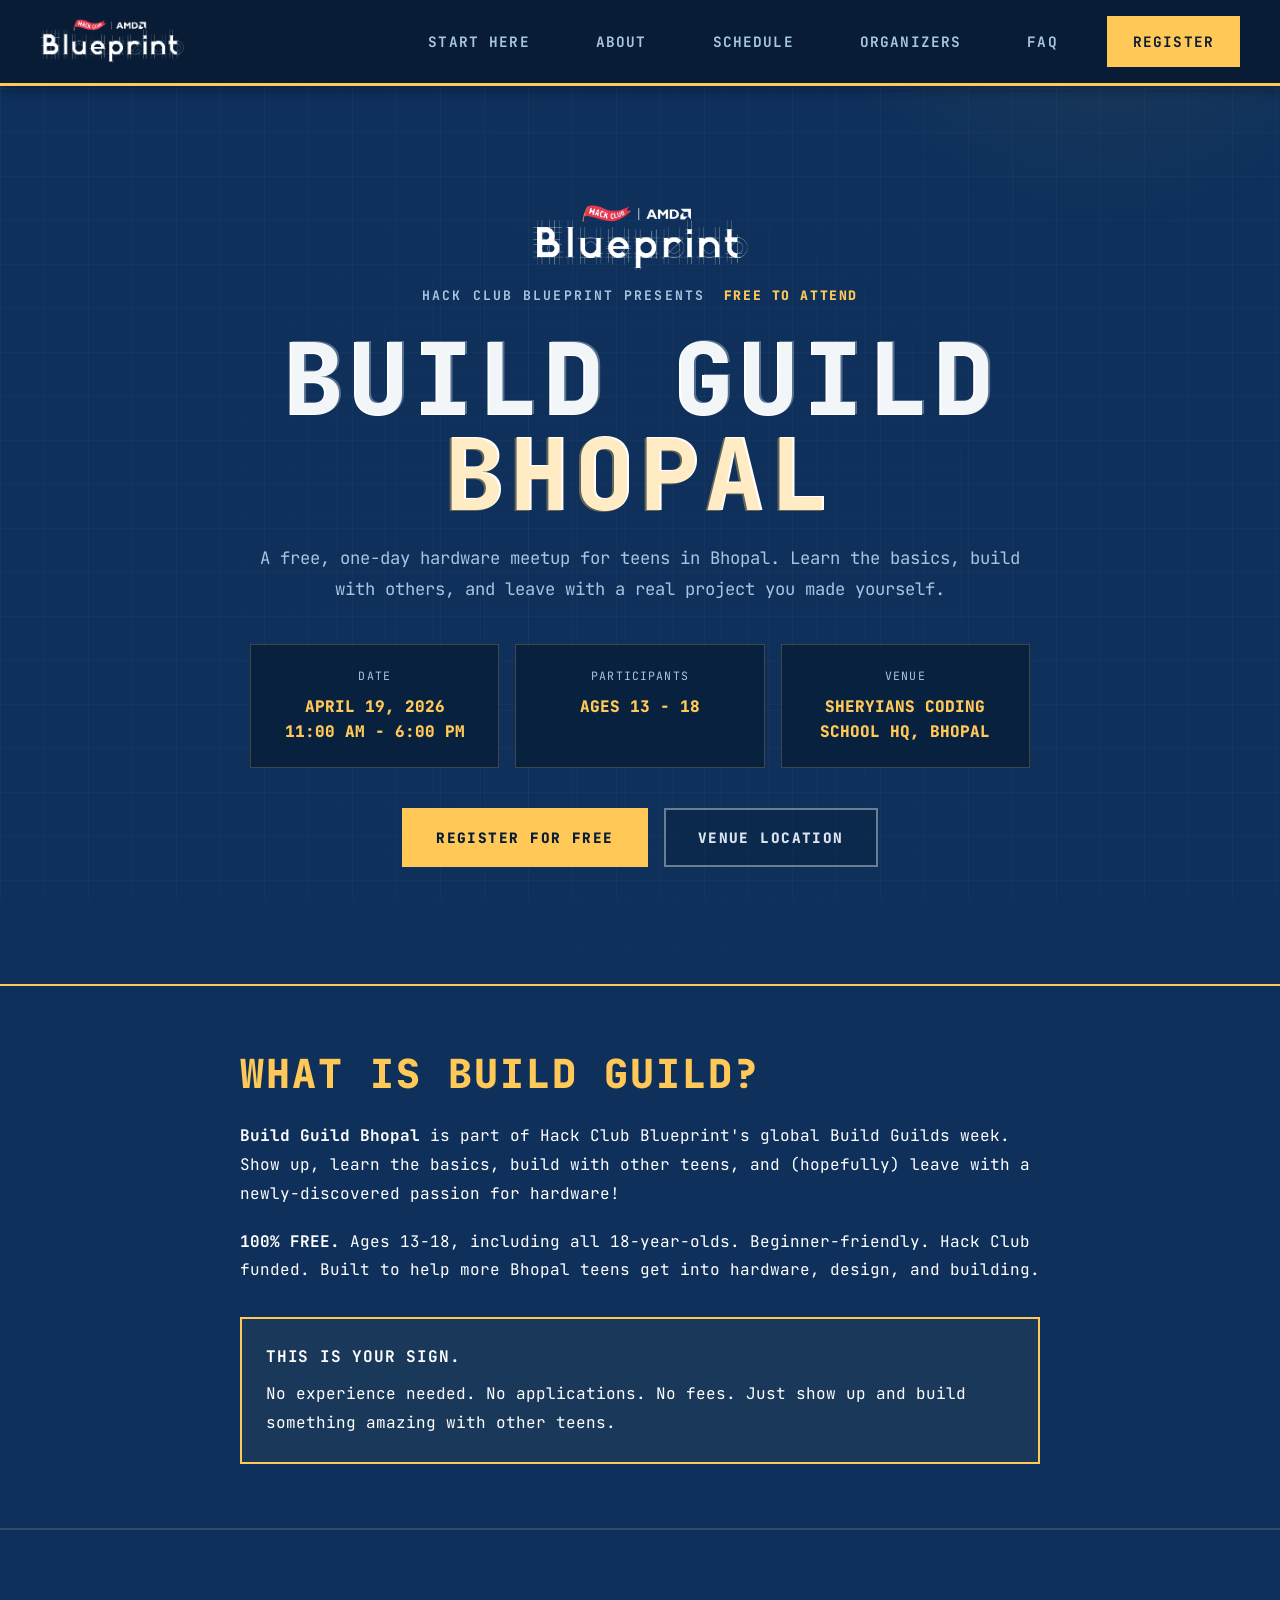
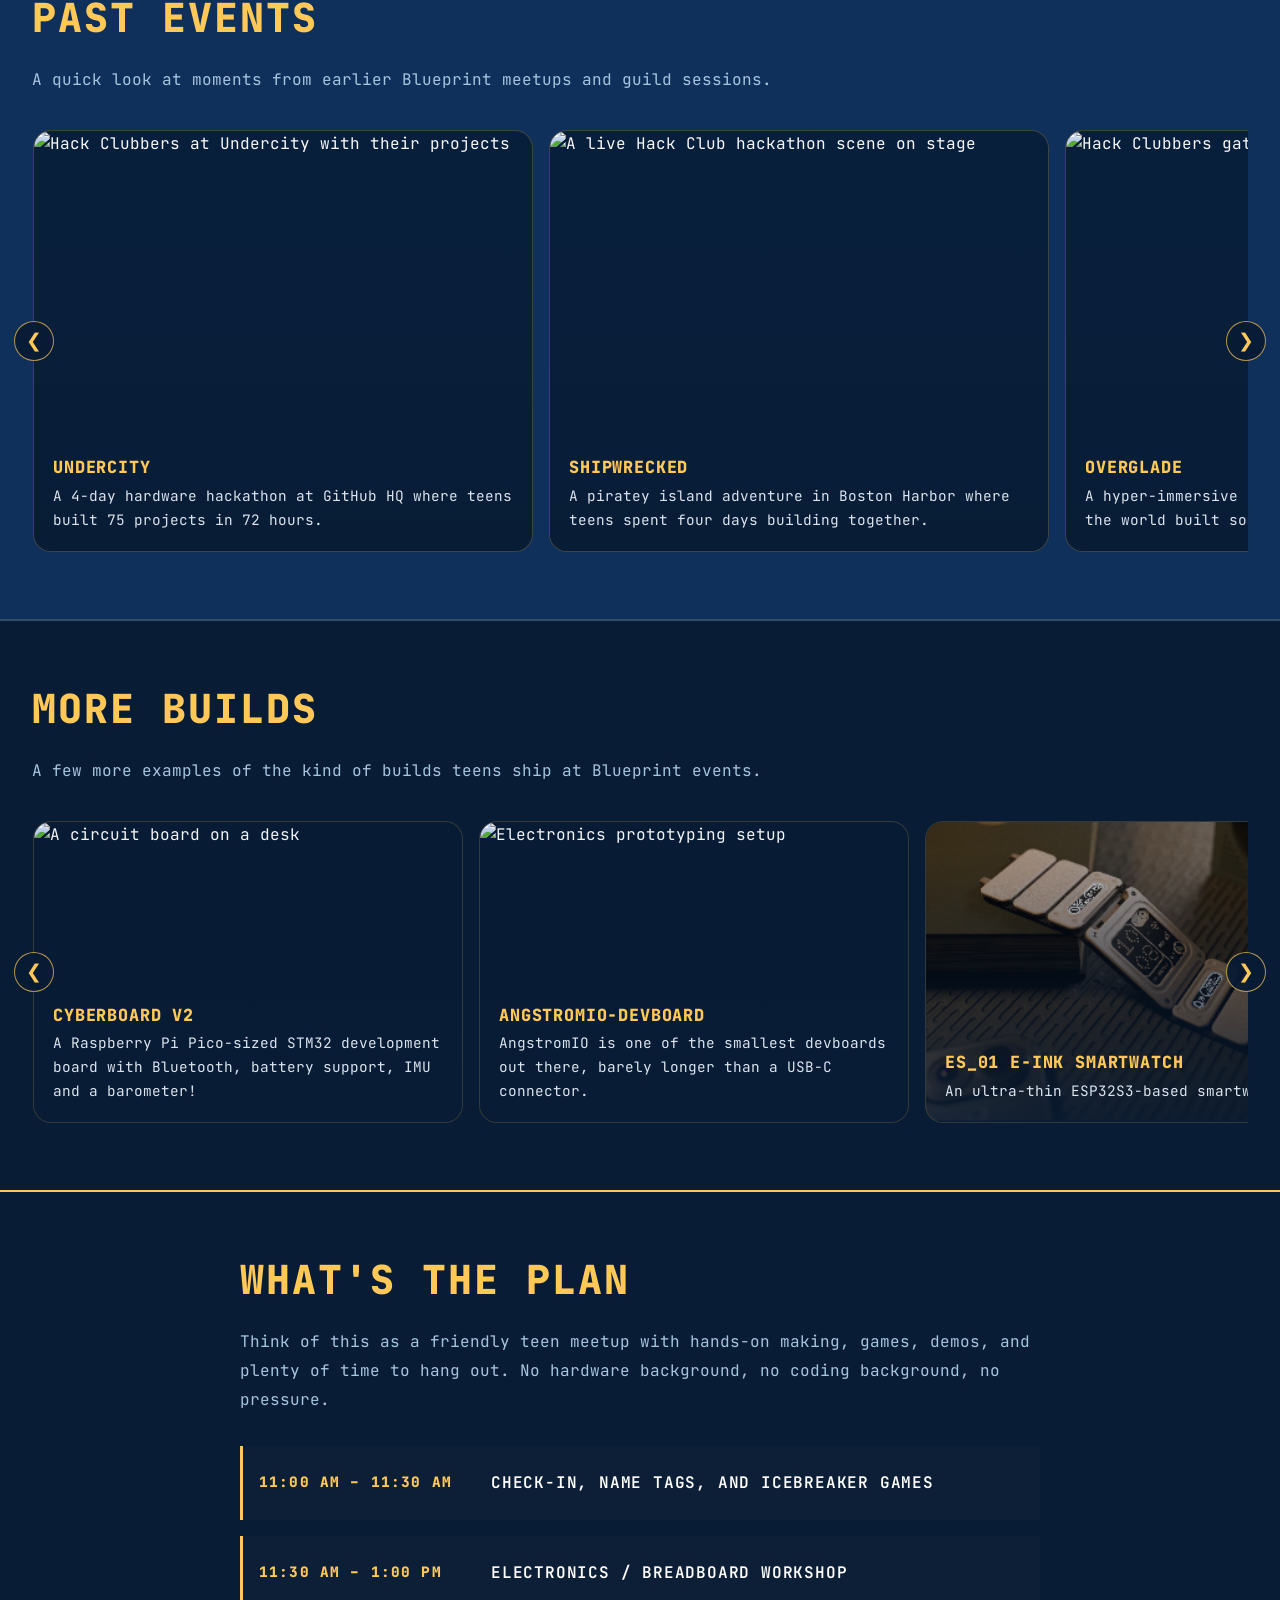
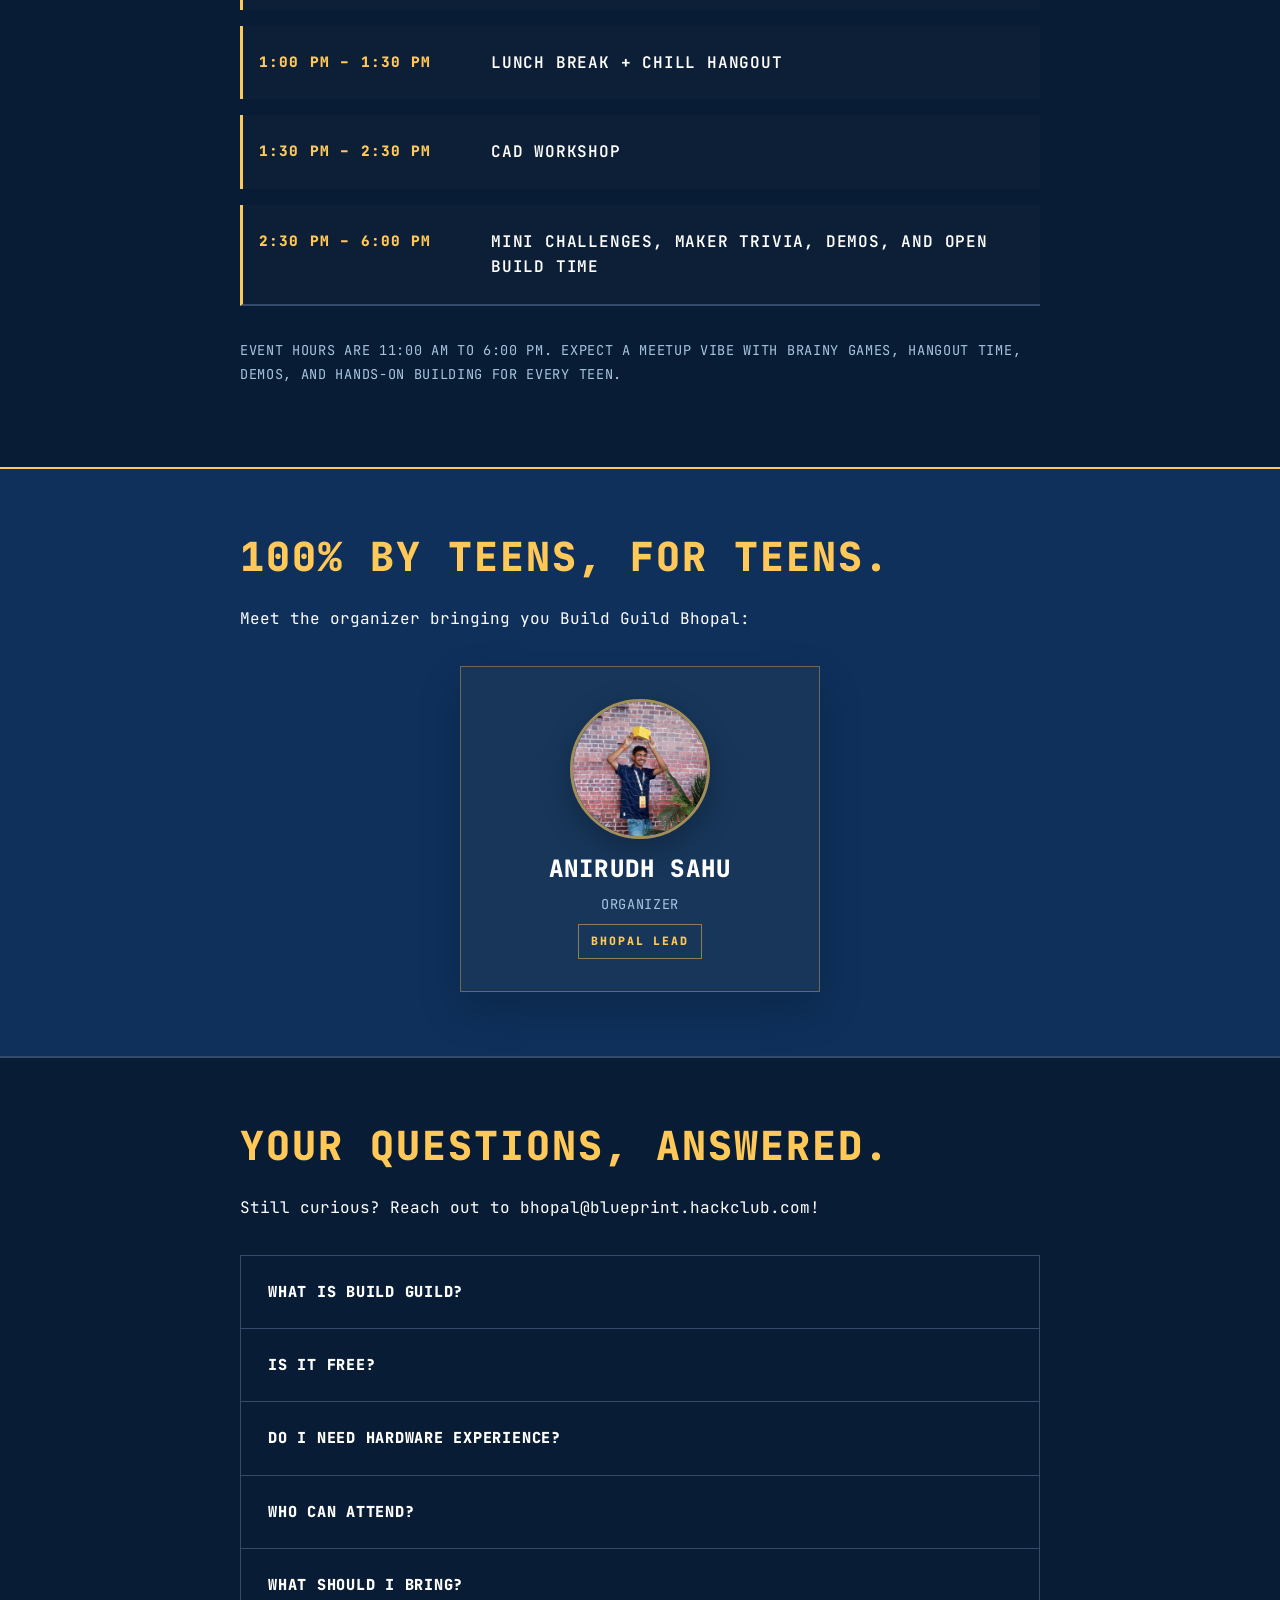
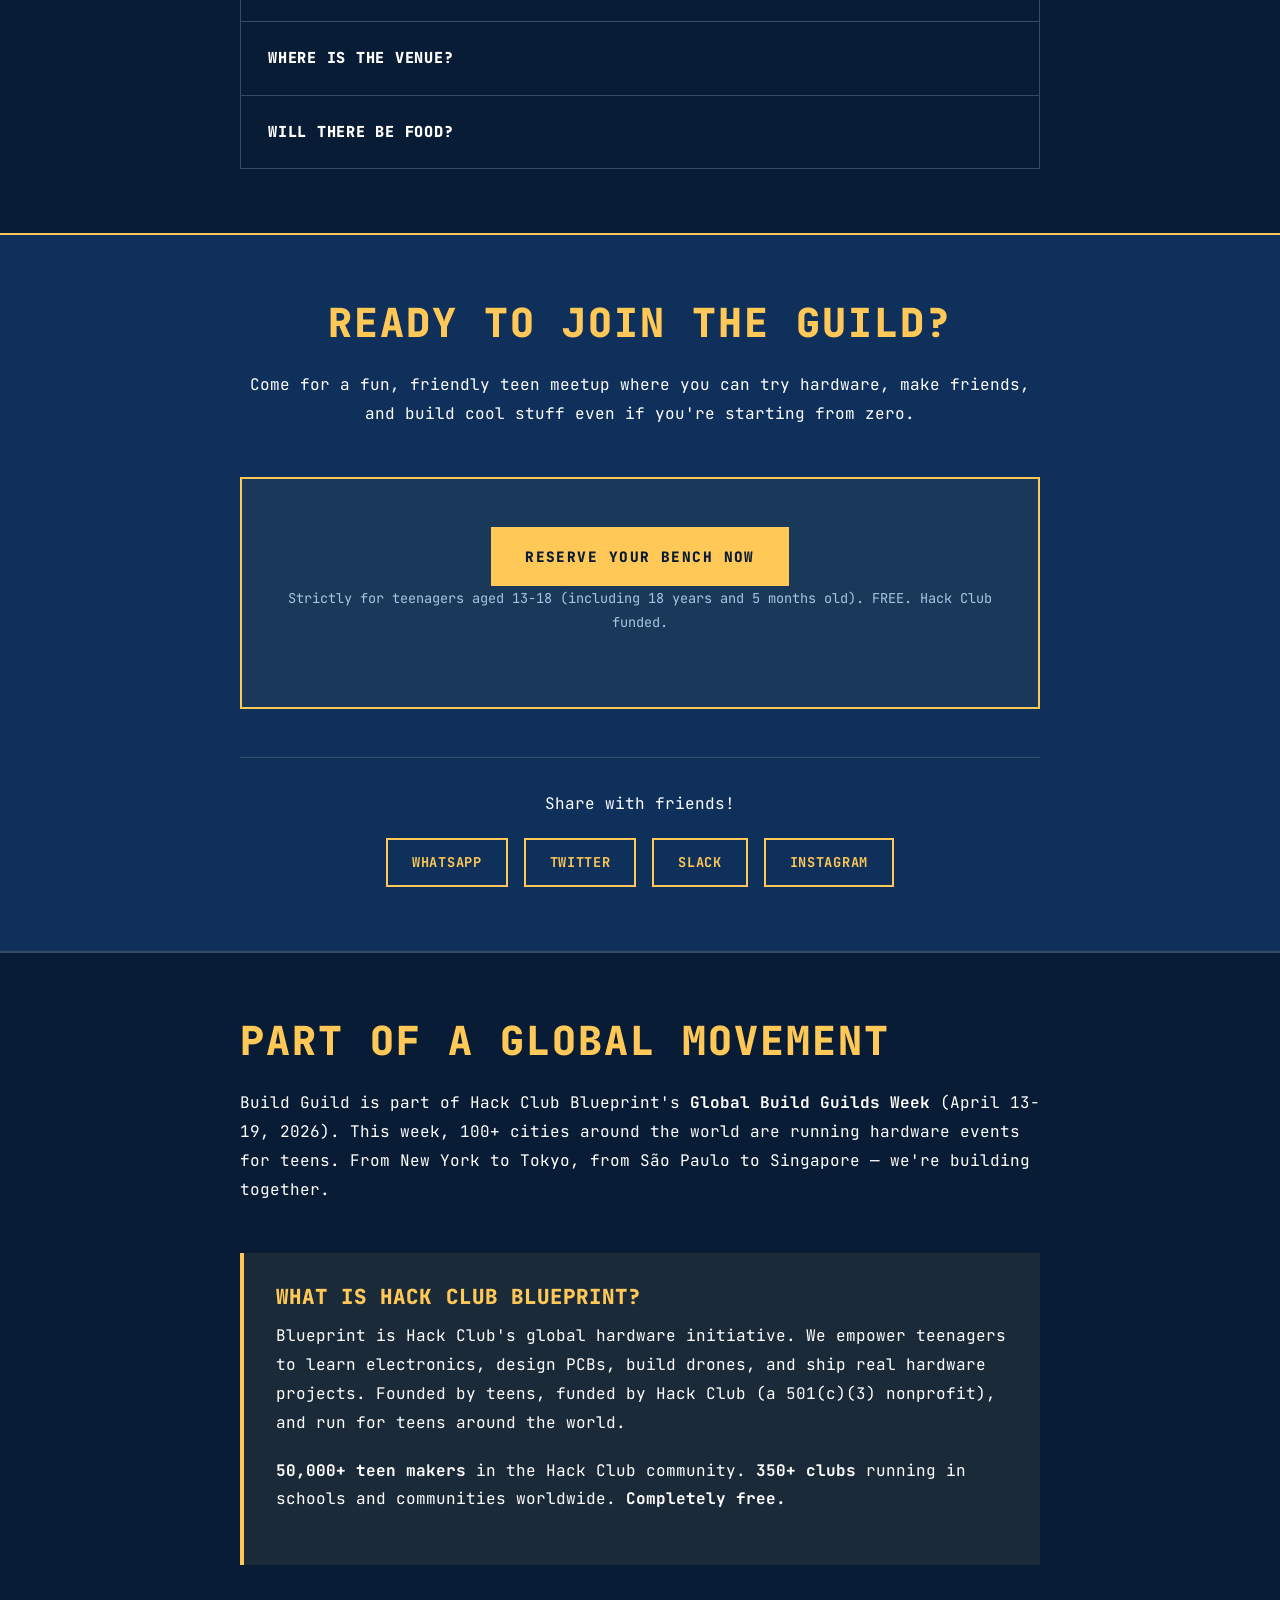
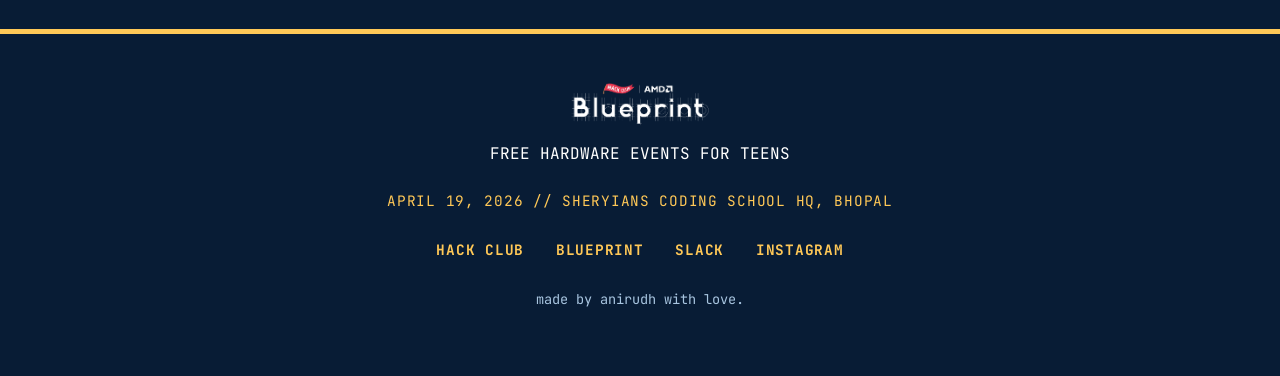
==== index.html @ 74295d8b "feat: Remove "start here" section" (unnecessary repetition of details)" ====
<!DOCTYPE html>
<html lang="en">

<head>
  <meta charset="UTF-8" />
  <meta name="viewport" content="width=device-width, initial-scale=1.0" />
  <meta property="og:description"
    content="Build Guild Bhopal: A 1-day hardware meetup for teens. Part of Hack Club Blueprint's global Build Guilds week.">
  <meta property="og:title" content="Build Guild Bhopal - Hack Club">
  <title>Build Guild Bhopal - Hack Club</title>
  <link rel="preconnect" href="https://fonts.googleapis.com">
  <link rel="preconnect" href="https://fonts.gstatic.com" crossorigin>
  <link href="https://fonts.googleapis.com/css2?family=JetBrains+Mono:wght@300;400;500;600;700;800&display=swap"
    rel="stylesheet">
  <link rel="icon" type="image/webp" href="favicon.webp" />
  <link href="./style.css" rel="stylesheet">
  <script defer src="https://cloud.umami.is/script.js" data-website-id="be37ddaf-a453-4d2b-8418-302409d62cfe"></script>
</head>

<body>

  <!-- HEADER / NAV -->
  <header class="header">
    <div class="header-inner">
      <div class="logo">
        <a href="#" class="logo-link" aria-label="Hack Club Blueprint">
          <img src="image.png" alt="Hack Club Blueprint, Hack Club, and AMD logo" class="brand-logo-img">
        </a>
      </div>
      <nav class="nav">
        <a href="#start">START HERE</a>
        <a href="#about">ABOUT</a>
        <a href="#schedule">SCHEDULE</a>
        <a href="#organizers">ORGANIZERS</a>
        <a href="#faq">FAQ</a>
        <a href="https://blueprint.hackclub.com/guilds/invite/bhopal" target="_blank" class="cta-btn">REGISTER</a>
      </nav>
      <button class="hamburger" id="hamburger">
        <span></span><span></span><span></span>
      </button>
    </div>
  </header>

  <!-- HERO SECTION -->
  <section class="hero">
    <div class="hero-content">
      <div class="hero-brand-row">
        <img src="image.png" alt="Hack Club Blueprint, Hack Club, and AMD logo" class="hero-brand-image">
        <p class="hero-presented-by">HACK CLUB BLUEPRINT PRESENTS <span class="hero-free-inline">FREE TO ATTEND</span>
        </p>
      </div>
      <h1 class="glitch-text" data-text="BUILD GUILD BHOPAL">BUILD GUILD BHOPAL</h1>
      <p class="hero-subtitle">A free, one-day hardware meetup for teens in Bhopal. Learn the basics, build with others,
        and leave with a real project you made yourself.</p>

      <div class="hero-info">
        <div class="info-box">
          <div class="info-label">DATE</div>
          <div class="info-value">APRIL 19, 2026<br>11:00 AM - 6:00 PM</div>
        </div>
        <div class="info-box">
          <div class="info-label">PARTICIPANTS</div>
          <div class="info-value">AGES 13 - 18</div>
        </div>
        <div class="info-box">
          <div class="info-label">VENUE</div>
          <a href="https://share.google/5u9k2aOpxYssXwZyP" target="_blank" rel="noreferrer">

            <div class="info-value">SHERYIANS CODING SCHOOL HQ, BHOPAL</div>
          </a>
        </div>
      </div>

      <div class="hero-actions">
        <a href="https://blueprint.hackclub.com/guilds/invite/bhopal" target="_blank" class="btn btn-primary">REGISTER
          FOR FREE</a>
        <a href="https://share.google/5u9k2aOpxYssXwZyP" target="_blank" rel="noreferrer"
          class="btn btn-secondary">VENUE LOCATION</a>
      </div>
    </div>
  </section>


  <!-- ABOUT SECTION -->
  <section class="section" id="about">
    <div class="section-content">
      <h2>WHAT IS BUILD GUILD?</h2>
      <p><strong>Build Guild Bhopal</strong> is part of Hack Club Blueprint's global Build Guilds week. Show up, learn
        the basics, build with other teens, and (hopefully) leave with a newly-discovered passion for hardware!</p>
      <p><strong>100% FREE.</strong> Ages 13-18, including all 18-year-olds. Beginner-friendly. Hack Club funded. Built
        to help more Bhopal teens get into hardware, design, and building.</p>
      <div style="margin-top: 2rem; padding: 1.5rem; border: 2px solid #ffc857; background: rgba(255,200,87,0.05);">
        <p style="margin: 0; font-weight: 700; text-transform: uppercase; letter-spacing: 0.05em;">This is your sign.
        </p>
        <p style="margin: 0.5rem 0 0;">No experience needed. No applications. No fees. Just show up and build something
          amazing with other teens.</p>
      </div>
    </div>
  </section>

  <!-- PAST EVENTS SECTION -->
  <section class="section" id="past-events">
    <div class="section-content section-content-wide">
      <h2>PAST EVENTS</h2>
      <p class="section-subtitle">A quick look at moments from earlier Blueprint meetups and guild sessions.</p>

      <div class="carousel-shell">
        <button class="carousel-btn carousel-btn-prev" data-target="pastEventsGrid"
          aria-label="Previous past event">&#10094;</button>
        <div class="carousel-track past-events-grid" id="pastEventsGrid"></div>
        <button class="carousel-btn carousel-btn-next" data-target="pastEventsGrid"
          aria-label="Next past event">&#10095;</button>
      </div>
    </div>
  </section>

  <!-- BUILDS HIGHLIGHT SECTION -->
  <section class="section alt-bg" id="builds-highlights">
    <div class="section-content section-content-wide">
      <h2>MORE BUILDS</h2>
      <p class="section-subtitle">A few more examples of the kind of builds teens ship at Blueprint events.</p>

      <div class="carousel-shell">
        <button class="carousel-btn carousel-btn-prev" data-target="projectStrip"
          aria-label="Previous build">&#10094;</button>
        <div class="carousel-track projects-strip" id="projectStrip"></div>
        <button class="carousel-btn carousel-btn-next" data-target="projectStrip"
          aria-label="Next build">&#10095;</button>
      </div>
    </div>
  </section>

  <!-- SCHEDULE SECTION -->
  <section class="section alt-bg" id="schedule">
    <div class="section-content">
      <h2>WHAT'S THE PLAN</h2>
      <p class="section-subtitle">Think of this as a friendly teen meetup with hands-on making, games, demos, and plenty
        of time to hang out. No hardware background, no coding background, no pressure.</p>

      <div class="timeline">
        <div class="timeline-item">
          <div class="timeline-time">11:00 AM – 11:30 AM</div>
          <div class="timeline-label">Check-in, Name Tags, and Icebreaker Games</div>
        </div>
        <div class="timeline-item">
          <div class="timeline-time">11:30 AM – 1:00 PM</div>
          <div class="timeline-label">Electronics / Breadboard Workshop</div>
        </div>
        <div class="timeline-item">
          <div class="timeline-time">1:00 PM – 1:30 PM</div>
          <div class="timeline-label">Lunch Break + Chill Hangout</div>
        </div>
        <div class="timeline-item">
          <div class="timeline-time">1:30 PM – 2:30 PM</div>
          <div class="timeline-label">CAD Workshop</div>
        </div>
        <div class="timeline-item">
          <div class="timeline-time">2:30 PM – 6:00 PM</div>
          <div class="timeline-label">Mini Challenges, Maker Trivia, Demos, and Open Build Time</div>
        </div>
      </div>

      <p class="timeline-note">EVENT HOURS ARE 11:00 AM TO 6:00 PM. EXPECT A MEETUP VIBE WITH BRAINY GAMES, HANGOUT
        TIME, DEMOS, AND HANDS-ON BUILDING FOR EVERY TEEN.</p>
    </div>
  </section>

  <!-- ORGANIZERS SECTION -->
  <section class="section" id="organizers">
    <div class="section-content">
      <h2>100% BY TEENS, FOR TEENS.</h2>
      <p>Meet the organizer bringing you Build Guild Bhopal:</p>

      <div class="organizers-grid single-organizer">
        <a href="https://www.instagram.com/anirudh_sahu_12/" target="_blank" rel="noreferrer" class="organizer-link"
          aria-label="Open Anirudh Sahu Instagram">
          <div class="organizer-card organizer-card-featured">
            <img src="ani.png" alt="Anirudh Sahu" class="organizer-photo">
            <h3>Anirudh Sahu</h3>
            <p>Organizer</p>
            <span class="organizer-chip">Bhopal Lead</span>
          </div>
        </a>
      </div>
    </div>
  </section>

  <!-- FAQ SECTION -->
  <section class="section alt-bg" id="faq">
    <div class="section-content">
      <h2>YOUR QUESTIONS, ANSWERED.</h2>
      <p>Still curious? Reach out to bhopal@blueprint.hackclub.com!</p>

      <div class="faq-list">
        <details class="faq-item">
          <summary>WHAT IS BUILD GUILD?</summary>
          <p>A 1-day hardware meetup organized as part of Hack Club Blueprint's global Build Guilds week. Hack Club
            funds local organizers to run events in their cities. Free, open to any teen who's curious about circuits,
            boards, and hardware.</p>
        </details>

        <details class="faq-item">
          <summary>IS IT FREE?</summary>
          <p>Yes! 100% free. Hack Club covers all costs including materials, tools, food, and venue. No hidden fees.</p>
        </details>

        <details class="faq-item">
          <summary>DO I NEED HARDWARE EXPERIENCE?</summary>
          <p>Absolutely not! This event is designed for complete beginners. We'll teach you everything. Just bring
            curiosity and enthusiasm.</p>
        </details>

        <details class="faq-item">
          <summary>WHO CAN ATTEND?</summary>
          <p>Anyone aged 13-18 can attend, including someone who is 18 years and 5 months old. Beginners and experienced
            builders are all welcome.</p>
        </details>

        <details class="faq-item">
          <summary>WHAT SHOULD I BRING?</summary>
          <p>Just yourself! Bring a laptop if you have one, but we have spares. All tools and components are provided.
          </p>
        </details>

        <details class="faq-item">
          <summary>WHERE IS THE VENUE?</summary>
          <p>Sheryians Coding School HQ, Bhopal. Address: 17C, Indrapuri C sector, Sector C, Indrapuri, Bhopal, Madhya
            Pradesh 462022. Venue location link: <a href="https://share.google/5u9k2aOpxYssXwZyP" target="_blank"
              rel="noreferrer">open location</a>.</p>
        </details>

        <details class="faq-item">
          <summary>WILL THERE BE FOOD?</summary>
          <p>Yes! Lunch and snacks are included throughout the day. Let us know about dietary restrictions during
            registration.</p>
        </details>
      </div>
    </div>
  </section>

  <!-- RSVP SECTION -->
  <section class="section" id="rsvp">
    <div class="section-content rsvp-content">
      <h2>READY TO JOIN THE GUILD?</h2>
      <p>Come for a fun, friendly teen meetup where you can try hardware, make friends, and build cool stuff even if
        you're starting from zero.</p>

      <div class="rsvp-box">
        <a href="https://blueprint.hackclub.com/guilds/invite/bhopal" target="_blank" class="btn btn-primary">RESERVE
          YOUR BENCH NOW</a>
        <p class="rsvp-note">Strictly for teenagers aged 13-18 (including 18 years and 5 months old). FREE. Hack Club
          funded.</p>
      </div>

      <div class="share-section">
        <p>Share with friends!</p>
        <div class="share-buttons">
          <a href="https://wa.me/?text=Build%20amazing%20hardware%20with%20Build%20Guild%20Bhopal%20by%20Hack%20Club%20-%20FREE%20on%20April%2019th.%20Register%3A%20https%3A%2F%2Fblueprint.hackclub.com%2Fguilds%2Finvite%2Fbhopal"
            target="_blank" class="share-btn">WhatsApp</a>
          <a href="https://twitter.com/intent/tweet?text=Building%20hardware%20%F0%9F%8E%89%20Build%20Guild%20Bhopal%20by%20%40HackClub%20-%20FREE%20on%20April%2019.%20Sign%20up%3A%20https%3A%2F%2Fblueprint.hackclub.com%2Fguilds%2Finvite%2Fbhopal"
            target="_blank" class="share-btn">Twitter</a>
          <a href="https://hackclub.slack.com/archives/C0AMW19RRL5" target="_blank" class="share-btn">Slack</a>
          <a href="https://www.instagram.com/buildguildbhopal/" target="_blank" class="share-btn">Instagram</a>
        </div>
      </div>
    </div>
  </section>

  <!-- BLUEPRINT SECTION -->
  <section class="section alt-bg" id="blueprint">
    <div class="section-content">
      <h2>PART OF A GLOBAL MOVEMENT</h2>
      <p>Build Guild is part of Hack Club Blueprint's <strong>Global Build Guilds Week</strong> (April 13-19, 2026).
        This week, 100+ cities around the world are running hardware events for teens. From New York to Tokyo, from São
        Paulo to Singapore — we're building together.</p>

      <div style="margin-top: 3rem; padding: 2rem; border-left: 4px solid #ffc857; background: rgba(255,200,87,0.08);">
        <h3 style="font-size: 1.3rem; margin-bottom: 0.8rem; color: #ffc857;">WHAT IS HACK CLUB BLUEPRINT?</h3>
        <p>Blueprint is Hack Club's global hardware initiative. We empower teenagers to learn electronics, design PCBs,
          build drones, and ship real hardware projects. Founded by teens, funded by Hack Club (a 501(c)(3) nonprofit),
          and run for teens around the world.</p>
        <p style="margin-top: 1rem;"><strong>50,000+ teen makers</strong> in the Hack Club community. <strong>350+
            clubs</strong> running in schools and communities worldwide. <strong>Completely free.</strong></p>
      </div>
    </div>
  </section>

  <!-- FOOTER -->
  <footer class="footer">
    <div class="footer-inner">
      <img src="image.png" alt="Hack Club Blueprint, Hack Club, and AMD logo" class="footer-brand-image">
      <p>FREE HARDWARE EVENTS FOR TEENS</p>
      <p
        style="margin: 1rem 0 1.5rem; font-size: 0.9rem; text-transform: uppercase; letter-spacing: 0.05em; color: #ffc857;">
        APRIL 19, 2026 // SHERYIANS CODING SCHOOL HQ, BHOPAL</p>
      <div class="footer-links">
        <a href="https://hackclub.com/" target="_blank">HACK CLUB</a>
        <a href="https://blueprint.hackclub.com/" target="_blank">BLUEPRINT</a>
        <a href="https://hackclub.com/slack/" target="_blank">SLACK</a>
        <a href="https://www.instagram.com/buildguildbhopal/" target="_blank">INSTAGRAM</a>
      </div>
      <p style="margin-top: 1.5rem; font-size: 0.85rem; color: #a8c5e0;">made by anirudh with love.</p>
    </div>
  </footer>

  <script src="./script.js"></script>
</body>

</html>
---- style.css ----
:root {
  --text: #ffffff;
  --bg: #0e305b;
  --bg-darker: #081c35;
  --border: #344b6a;
  --accent: #ffc857;
  --muted: #a8c5e0;
  --light-blue: #dbe4ee;
}

* {
  margin: 0;
  padding: 0;
  box-sizing: border-box;
}

html, body {
  font-family: "JetBrains Mono", monospace;
  background: var(--bg);
  color: var(--text);
  line-height: 1.6;
  overflow-x: hidden;
}

body {
  position: relative;
}

body::before {
  content: '';
  position: fixed;
  inset: 0;
  background-image:
    linear-gradient(rgba(219, 228, 238, 0.08) 1px, transparent 1px),
    linear-gradient(90deg, rgba(219, 228, 238, 0.08) 1px, transparent 1px);
  background-size: 44px 44px;
  opacity: 0.41;
  pointer-events: none;
  z-index: 0;
}

body > * {
  position: relative;
  z-index: 1;
}

/* Typography */
h1, h2, h3, h4, h5, h6 {
  font-weight: 800;
  text-transform: uppercase;
  letter-spacing: 0.05em;
  line-height: 1.2;
  margin-bottom: 1.2em;
}

h1 { font-size: 3.5rem; }
h2 { font-size: 2.5rem; }
h3 { font-size: 1.5rem; }
h4 { font-size: 1.2rem; }

p {
  margin-bottom: 1.2em;
  font-size: 1rem;
  line-height: 1.8;
}

a {
  color: var(--accent);
  text-decoration: none;
  transition: opacity 0.2s ease;
}

a:hover {
  opacity: 0.7;
}

/* Header / Nav */
.header {
  border-bottom: 3px solid var(--accent);
  padding: 1rem 2rem;
  position: sticky;
  top: 0;
  background: var(--bg-darker);
  z-index: 100;
  box-shadow: 0 4px 12px rgba(0,0,0,0.3);
}

.header-inner {
  max-width: 1200px;
  margin: 0 auto;
  display: flex;
  justify-content: flex-start;
  align-items: center;
  gap: 2rem;
}

.logo {
  font-weight: 800;
  font-size: 1.2rem;
  text-transform: uppercase;
  letter-spacing: 0.1em;
  display: flex;
  align-items: center;
  gap: 0.8rem;
}

.logo-link {
  color: var(--text);
  text-decoration: none;
  display: inline-flex;
  align-items: center;
}

.brand-logo-img {
  display: block;
  width: auto;
  height: 48px;
  max-width: min(320px, 44vw);
  object-fit: contain;
}

.hero-brand-image {
  display: block;
  width: auto;
  height: 72px;
  max-width: min(520px, 80vw);
  object-fit: contain;
  margin: 0;
}

.nav {
  display: flex;
  gap: 2rem;
  align-items: center;
  flex: 1;
  justify-content: flex-end;
  margin-left: auto;
}

.nav a {
  font-size: 0.9rem;
  font-weight: 700;
  text-transform: uppercase;
  letter-spacing: 0.08em;
  padding: 0.5rem 1rem;
  border: 1px solid transparent;
  transition: border-color 0.2s ease, color 0.2s ease;
  color: var(--muted);
}

.nav a:hover {
  border-bottom: 2px solid var(--accent);
  color: var(--accent);
}

.cta-btn {
  background: var(--accent) !important;
  color: var(--bg-darker) !important;
  padding: 0.75rem 1.5rem !important;
  border: 2px solid var(--accent) !important;
  transition: all 0.2s ease;
  font-weight: 900;
}

.cta-btn:hover {
  background: var(--light-blue) !important;
  color: var(--bg-darker) !important;
  border-color: var(--light-blue) !important;
  opacity: 1;
}

.hamburger {
  display: none;
  flex-direction: column;
  gap: 0.4rem;
  background: none;
  border: none;
  cursor: pointer;
  padding: 0;
}

.hamburger span {
  width: 24px;
  height: 2px;
  background: var(--text);
  transition: all 0.3s ease;
}

@media (max-width: 768px) {
  .hamburger {
    display: flex;
  }
  
  .nav {
    display: none;
    position: absolute;
    top: 100%;
    left: 0;
    right: 0;
    flex-direction: column;
    background: var(--bg);
    border-bottom: 1px solid var(--border);
    padding: 2rem;
    gap: 1rem;
    z-index: 50;
  }
  
  .nav.open {
    display: flex;
  }
}

/* Hero  */
.hero {
  padding: 4rem 2rem;
  min-height: 100vh;
  display: flex;
  align-items: center;
  justify-content: center;
  text-align: center;
  border-bottom: 2px solid var(--accent);
  position: relative;
  overflow: hidden;
}

.hero::after {
  content: '';
  position: absolute;
  inset: 0;
  background-image:
    linear-gradient(rgba(255, 255, 255, 0.08) 1px, transparent 1px),
    linear-gradient(90deg, rgba(255, 255, 255, 0.08) 1px, transparent 1px);
  background-size: 48px 48px;
  mask-image: radial-gradient(circle at center, black 35%, transparent 95%);
  -webkit-mask-image: radial-gradient(circle at center, black 35%, transparent 95%);
  opacity: 0.22;
  pointer-events: none;
}

.hero::before {
  content: '';
  position: absolute;
  top: -50%;
  right: -10%;
  width: 600px;
  height: 600px;
  background: radial-gradient(circle, rgba(255,200,87,0.08) 0%, transparent 70%);
  border-radius: 50%;
  pointer-events: none;
}

.hero-content {
  position: relative;
  z-index: 1;
}

.hero-content {
  max-width: 980px;
  width: 100%;
}

.hero-brand-row {
  display: flex;
  flex-direction: column;
  align-items: center;
  justify-content: center;
  gap: 0.6rem;
  margin-bottom: 1.5rem;
}

.hero-presented-by {
  margin: 0;
  font-size: 0.82rem;
  color: var(--muted);
  letter-spacing: 0.16em;
  text-transform: uppercase;
  font-weight: 700;
}

.hero-free-inline {
  color: var(--accent);
  font-weight: 900;
  letter-spacing: 0.12em;
  margin-left: 0.55rem;
}

.hero h1 {
  font-size: clamp(3rem, 8vw, 6.25rem);
  margin-bottom: 1.25rem;
  line-height: 0.95;
}

.hero-subtitle {
  max-width: 760px;
  margin: 0 auto 2.5rem;
  font-size: 1.08rem;
  color: var(--muted);
  line-height: 1.8;
}

.hero-info {
  display: grid;
  grid-template-columns: repeat(3, minmax(0, 1fr));
  gap: 1rem;
  margin: 2.5rem auto 0;
  max-width: 780px;
}

.info-box {
  padding: 1.4rem 1rem;
  border: 1px solid rgba(255, 200, 87, 0.22);
  text-align: center;
  background: rgba(8, 28, 53, 0.72);
  transition: transform 0.2s ease, border-color 0.2s ease, background 0.2s ease;
}

.info-box:hover {
  transform: translateY(-3px);
  border-color: rgba(255, 200, 87, 0.55);
  background: rgba(8, 28, 53, 0.9);
}

.info-label {
  font-size: 0.72rem;
  text-transform: uppercase;
  letter-spacing: 0.1em;
  color: var(--muted);
  margin-bottom: 0.5rem;
}

.info-value {
  font-size: 1rem;
  font-weight: 800;
  margin: 0;
  color: var(--accent);
}

.hero-actions {
  margin-top: 2.5rem;
  display: flex;
  justify-content: center;
  gap: 1rem;
  flex-wrap: wrap;
}

.glitch-text {
  position: relative;
  display: inline-block;
}

.glitch-text::before,
.glitch-text::after {
  content: attr(data-text);
  position: absolute;
  inset: 0;
  opacity: 0.35;
  pointer-events: none;
}

.glitch-text::before {
  transform: translate(2px, -1px);
  color: #dbe4ee;
  clip-path: inset(0 0 52% 0);
  animation: glitch-slide 3.2s infinite linear alternate-reverse;
}

.glitch-text::after {
  transform: translate(-2px, 1px);
  color: var(--accent);
  clip-path: inset(48% 0 0 0);
  animation: glitch-slide 2.6s infinite linear alternate-reverse;
}

@keyframes glitch-slide {
  0% { transform: translate(1px, -1px); }
  50% { transform: translate(-1px, 1px); }
  100% { transform: translate(2px, 0); }
}

.btn {
  display: inline-block;
  padding: 1rem 2rem;
  border: 2px solid var(--accent);
  font-weight: 800;
  text-transform: uppercase;
  letter-spacing: 0.1em;
  font-size: 0.9rem;
  cursor: pointer;
  transition: all 0.3s ease;
  background: transparent;
  color: var(--accent);
}

.hero-actions .btn,
.hero-actions .btn-secondary {
  cursor: pointer !important;
}

.btn-primary {
  background: var(--accent);
  color: var(--bg-darker);
}

.btn-primary:hover {
  background: var(--light-blue);
  border-color: var(--light-blue);
  color: var(--bg-darker);
  transform: translateY(-2px);
  box-shadow: 0 8px 24px rgba(255,200,87,0.3);
}

.btn-secondary {
  color: var(--light-blue);
  border-color: rgba(219, 228, 238, 0.45);
  background: rgba(8, 28, 53, 0.35);
  cursor: pointer;
}

.btn-secondary:hover {
  color: var(--text);
  border-color: var(--accent);
  background: rgba(255, 200, 87, 0.12);
  transform: translateY(-2px);
}

/* Sections */
.section {
  padding: 4rem 2rem;
  border-bottom: 2px solid var(--border);
  background: var(--bg);
}

.section.alt-bg {
  background: var(--bg-darker);
  border-bottom-color: var(--accent);
}

.section-content {
  max-width: 800px;
  margin: 0 auto;
}

.section-content-wide {
  max-width: 1240px;
}

.section h2 {
  margin-bottom: 1.5rem;
  color: var(--accent);
}

.section-subtitle {
  font-size: 1rem;
  color: var(--muted);
  margin-bottom: 2rem;
  line-height: 1.8;
}

.start-grid {
  display: grid;
  grid-template-columns: repeat(3, minmax(0, 1fr));
  gap: 1rem;
  margin-top: 2rem;
}

.start-card {
  padding: 1.5rem;
  border: 1px solid rgba(255, 200, 87, 0.22);
  background: rgba(8, 28, 53, 0.65);
  min-height: 100%;
}

.start-card h3 {
  font-size: 1.1rem;
  margin-bottom: 0.8rem;
  color: var(--text);
}

.start-card p {
  margin-bottom: 0.9rem;
  color: var(--light-blue);
  line-height: 1.7;
}

.start-step {
  display: inline-flex;
  align-items: center;
  justify-content: center;
  width: 2.3rem;
  height: 2.3rem;
  margin-bottom: 1rem;
  border: 1px solid rgba(255, 200, 87, 0.6);
  border-radius: 999px;
  color: var(--accent);
  font-size: 0.8rem;
  font-weight: 900;
  letter-spacing: 0.08em;
}

.text-link {
  display: inline-flex;
  align-items: center;
  gap: 0.4rem;
  font-size: 0.82rem;
  font-weight: 900;
  letter-spacing: 0.12em;
  text-transform: uppercase;
  color: var(--accent);
  border-bottom: 1px solid rgba(255, 200, 87, 0.45);
  padding-bottom: 0.1rem;
}

.text-link:hover {
  opacity: 0.75;
}

/* Timeline */
.timeline {
  margin: 2rem 0;
}

.timeline-item {
  display: grid;
  grid-template-columns: 200px 1fr;
  gap: 2rem;
  padding: 1.5rem 1rem;
  border-left: 3px solid var(--accent);
  background: rgba(255,200,87,0.02);
  margin: 1rem 0;
}

.timeline-item:last-child {
  border-bottom: 2px solid var(--border);
}

.timeline-time {
  font-weight: 800;
  text-transform: uppercase;
  letter-spacing: 0.08em;
  font-size: 0.9rem;
  color: var(--accent);
}

.timeline-label {
  font-weight: 600;
  text-transform: uppercase;
  letter-spacing: 0.05em;
}

.timeline-note {
  font-size: 0.85rem;
  color: var(--muted);
  margin-top: 2rem;
  text-transform: uppercase;
  letter-spacing: 0.05em;
}

/* Organizers */
.organizers-grid {
  display: grid;
  grid-template-columns: repeat(auto-fit, minmax(200px, 1fr));
  gap: 2rem;
  margin-top: 2rem;
}

.single-organizer {
  grid-template-columns: minmax(0, 360px);
  justify-content: center;
}

.organizer-link {
  display: block;
  color: inherit;
  text-decoration: none;
}

.organizer-link:hover .organizer-card-featured,
.organizer-link:focus-visible .organizer-card-featured {
  transform: translateY(-4px);
  border-color: rgba(255, 200, 87, 0.6);
}

.organizer-card {
  text-align: center;
  padding: 2rem;
  border: 1px solid var(--border);
  transition: transform 0.2s ease, border-color 0.2s ease;
}

.organizer-card-featured {
  background: rgba(255, 200, 87, 0.04);
  border-color: rgba(255, 200, 87, 0.35);
  box-shadow: 0 18px 40px rgba(0, 0, 0, 0.18);
}

.organizer-avatar {
  width: 80px;
  height: 80px;
  background: linear-gradient(135deg, var(--accent) 0%, #ffd966 100%);
  color: var(--bg-darker);
  border-radius: 50%;
  display: flex;
  align-items: center;
  justify-content: center;
  font-size: 2rem;
  font-weight: 800;
  margin: 0 auto 1rem;
}

.organizer-card h3 {
  margin-bottom: 0.5rem;
}

.organizer-card p {
  font-size: 0.85rem;
  color: var(--muted);
  margin: 0;
  text-transform: uppercase;
  letter-spacing: 0.05em;
}

.organizer-photo {
  width: 140px;
  height: 140px;
  border-radius: 50%;
  object-fit: cover;
  border: 3px solid rgba(255, 200, 87, 0.6);
  margin: 0 auto 1rem;
  display: block;
  box-shadow: 0 10px 30px rgba(0, 0, 0, 0.25);
}

.organizer-chip {
  display: inline-flex;
  align-items: center;
  justify-content: center;
  padding: 0.45rem 0.75rem;
  margin-top: 0.5rem;
  border: 1px solid rgba(255, 200, 87, 0.5);
  color: var(--accent);
  font-size: 0.72rem;
  font-weight: 800;
  letter-spacing: 0.16em;
  text-transform: uppercase;
}

.carousel-shell {
  position: relative;
  margin-top: 2rem;
}

.carousel-track {
  display: flex;
  gap: 1rem;
  overflow-x: auto;
  scroll-snap-type: x mandatory;
  scroll-behavior: smooth;
  padding: 0.2rem 0.3rem;
}

.carousel-track::-webkit-scrollbar {
  height: 7px;
}

.carousel-track::-webkit-scrollbar-thumb {
  background: rgba(255, 200, 87, 0.5);
  border-radius: 999px;
}

.carousel-btn {
  position: absolute;
  top: 50%;
  transform: translateY(-50%);
  width: 40px;
  height: 40px;
  border-radius: 50%;
  border: 1px solid rgba(255, 200, 87, 0.7);
  background: rgba(8, 28, 53, 0.92);
  color: var(--accent);
  font-size: 1.2rem;
  line-height: 1;
  cursor: pointer;
  z-index: 2;
}

.carousel-btn:hover {
  background: rgba(255, 200, 87, 0.2);
}

.carousel-btn-prev {
  left: -1.1rem;
}

.carousel-btn-next {
  right: -1.1rem;
}

.projects-strip,
.past-events-grid {
  min-height: 280px;
}

.project-link {
  display: block;
  flex: 0 0 min(430px, 88vw);
  scroll-snap-align: start;
  color: inherit;
  text-decoration: none;
}

.project-card {
  position: relative;
  min-height: 300px;
  overflow: hidden;
  border: 1px solid rgba(255, 200, 87, 0.18);
  border-radius: 18px;
  background: rgba(8, 28, 53, 0.8);
  transition: transform 0.2s ease, border-color 0.2s ease;
}

.project-link:hover .project-card,
.project-link:focus-visible .project-card {
  transform: translateY(-4px);
  border-color: rgba(255, 200, 87, 0.55);
}

.project-card img {
  width: 100%;
  height: 300px;
  object-fit: cover;
  display: block;
}

.project-overlay {
  position: absolute;
  inset: 0;
  display: flex;
  flex-direction: column;
  justify-content: flex-end;
  padding: 1.2rem;
  background: linear-gradient(180deg, rgba(8,28,53,0.05) 10%, rgba(8,28,53,0.86) 100%);
}

.project-overlay h3 {
  font-size: 1.05rem;
  margin-bottom: 0.4rem;
  color: var(--accent);
}

.project-overlay p {
  margin: 0;
  font-size: 0.9rem;
  line-height: 1.65;
  color: var(--light-blue);
}

.past-events-grid {
  min-height: 420px;
}

.past-event-link {
  display: block;
  flex: 0 0 min(500px, 92vw);
  scroll-snap-align: start;
  color: inherit;
  text-decoration: none;
}

.past-event-card {
  position: relative;
  min-height: 420px;
  overflow: hidden;
  border: 1px solid rgba(255, 200, 87, 0.22);
  border-radius: 18px;
  background: rgba(8, 28, 53, 0.8);
  transition: transform 0.2s ease, border-color 0.2s ease;
}

.past-event-link:hover .past-event-card,
.past-event-link:focus-visible .past-event-card {
  transform: translateY(-4px);
  border-color: rgba(255, 200, 87, 0.55);
}

.past-event-card img {
  width: 100%;
  height: 420px;
  object-fit: cover;
  display: block;
}

.past-event-overlay {
  position: absolute;
  inset: 0;
  display: flex;
  flex-direction: column;
  justify-content: flex-end;
  padding: 1.2rem;
  background: linear-gradient(180deg, rgba(8,28,53,0.03) 15%, rgba(8,28,53,0.9) 100%);
}

.past-event-overlay h3 {
  font-size: 1.05rem;
  margin-bottom: 0.45rem;
  color: var(--accent);
}

.past-event-overlay p {
  margin: 0;
  font-size: 0.9rem;
  line-height: 1.65;
  color: var(--light-blue);
}

.past-event-meta {
  display: inline-flex;
  margin-top: 0.85rem;
  font-size: 0.72rem;
  text-transform: uppercase;
  letter-spacing: 0.14em;
  color: var(--accent);
}

/* FAQ */
.faq-list {
  margin-top: 2rem;
}

.faq-item {
  border: 1px solid var(--border);
  border-bottom: none;
}

.faq-item:last-child {
  border-bottom: 1px solid var(--border);
}

.faq-item summary {
  padding: 1.5rem;
  cursor: pointer;
  font-weight: 800;
  text-transform: uppercase;
  letter-spacing: 0.05em;
  font-size: 0.95rem;
  list-style: none;
  user-select: none;
  transition: background 0.2s ease, border-color 0.2s ease;
  border-left: 3px solid transparent;
}

.faq-item summary:hover {
  background: rgba(255,200,87,0.05);
  border-left-color: var(--accent);
}

.faq-item summary::marker,
.faq-item summary::-webkit-details-marker {
  display: none;
}

.faq-item details[open] summary {
  background: rgba(255,200,87,0.08);
  border-left-color: var(--accent);
  border-bottom: 1px solid var(--border);
}

.faq-item p {
  padding: 1.5rem;
  margin: 0;
  background: rgba(0,0,0,0.2);
  font-size: 0.95rem;
  color: var(--muted);
  line-height: 1.8;
}

/* RSVP */
.rsvp-content {
  text-align: center;
}

.rsvp-box {
  border: 2px solid var(--accent);
  padding: 3rem 2rem;
  margin: 3rem 0;
  background: rgba(255,200,87,0.05);
}

.rsvp-box p {
  margin-bottom: 1.5rem;
}

.rsvp-note {
  font-size: 0.85rem;
  color: var(--muted);
}

.share-section {
  margin-top: 2rem;
  padding-top: 2rem;
  border-top: 1px solid var(--border);
}

.share-buttons {
  display: flex;
  gap: 1rem;
  justify-content: center;
  flex-wrap: wrap;
  margin-top: 1rem;
}

.share-btn {
  padding: 0.75rem 1.5rem;
  border: 2px solid var(--accent);
  font-weight: 700;
  text-transform: uppercase;
  letter-spacing: 0.05em;
  font-size: 0.85rem;
  transition: all 0.2s ease;
  background: transparent;
  color: var(--accent);
  cursor: pointer;
}

.share-btn:hover {
  background: var(--accent);
  color: var(--bg-darker);
  transform: translateY(-2px);
  box-shadow: 0 4px 16px rgba(255,200,87,0.25);
}

/* Footer  */
.footer {
  border-top: 3px solid var(--accent);
  padding: 3rem 2rem;
  text-align: center;
  background: var(--bg-darker);
}

.footer-inner {
  max-width: 800px;
  margin: 0 auto;
}

.footer-brand-image {
  display: block;
  width: auto;
  height: 46px;
  max-width: min(320px, 70vw);
  object-fit: contain;
  margin: 0 auto 0.75rem;
}

.footer-links {
  display: flex;
  justify-content: center;
  gap: 2rem;
  margin: 1.5rem 0;
  flex-wrap: wrap;
}

.footer-links a {
  text-transform: uppercase;
  letter-spacing: 0.05em;
  font-weight: 700;
  font-size: 0.9rem;
  color: var(--accent);
  border-bottom: 2px solid transparent;
  transition: border-color 0.2s ease, color 0.2s ease;
}

.footer-links a:hover {
  border-bottom-color: var(--accent);
  color: var(--light-blue);
}

.footer-date {
  font-size: 0.85rem;
  color: var(--muted);
  margin: 1rem 0 0;
  text-transform: uppercase;
  letter-spacing: 0.05em;
}

/* Responsive */
@media (max-width: 768px) {
  h1 { font-size: 2.75rem; }
  h2 { font-size: 1.8rem; }
  
  .hero-info {
    grid-template-columns: 1fr;
  }

  .start-grid {
    grid-template-columns: 1fr;
  }

  .start-card {
    padding: 1.3rem;
  }
  
  .timeline-item {
    grid-template-columns: 1fr;
    gap: 0.5rem;
  }

  .hero-brand-row {
    gap: 0.7rem;
    flex-wrap: wrap;
  }

  .hero-presented-by {
    order: 2;
  }

  .brand-logo-img {
    height: 38px;
    max-width: min(240px, 56vw);
  }

  .hero-brand-image {
    height: 60px;
    max-width: min(380px, 88vw);
  }

  .single-organizer {
    grid-template-columns: 1fr;
  }

  .organizer-photo {
    width: 124px;
    height: 124px;
  }

  .carousel-btn {
    width: 34px;
    height: 34px;
    font-size: 1rem;
  }

  .carousel-btn-prev {
    left: -0.45rem;
  }

  .carousel-btn-next {
    right: -0.45rem;
  }

  .project-card {
    min-height: 280px;
  }

  .project-link {
    flex-basis: min(360px, 92vw);
  }

  .project-card img {
    height: 280px;
  }

  .past-event-card {
    min-height: 380px;
  }

  .past-event-card img {
    height: 380px;
  }

  .footer-brand-image {
    height: 38px;
    max-width: min(240px, 72vw);
  }
}
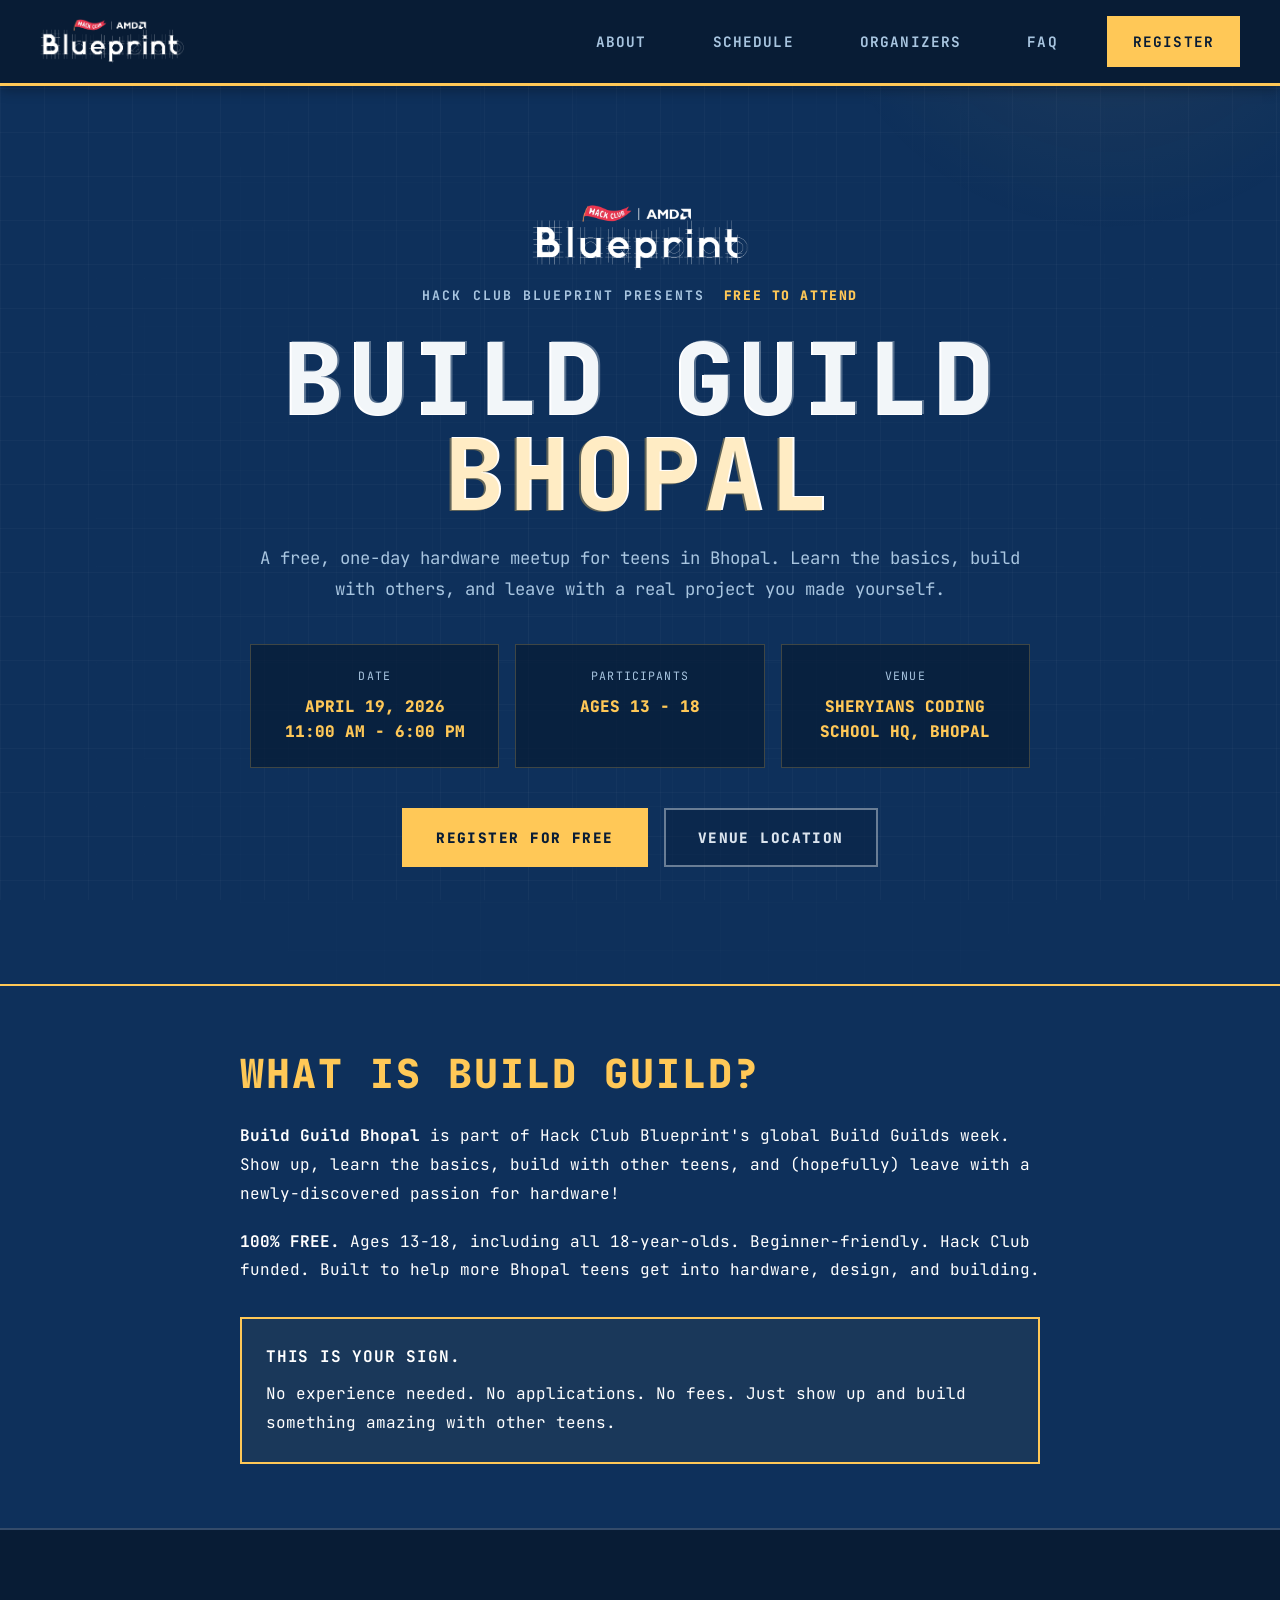
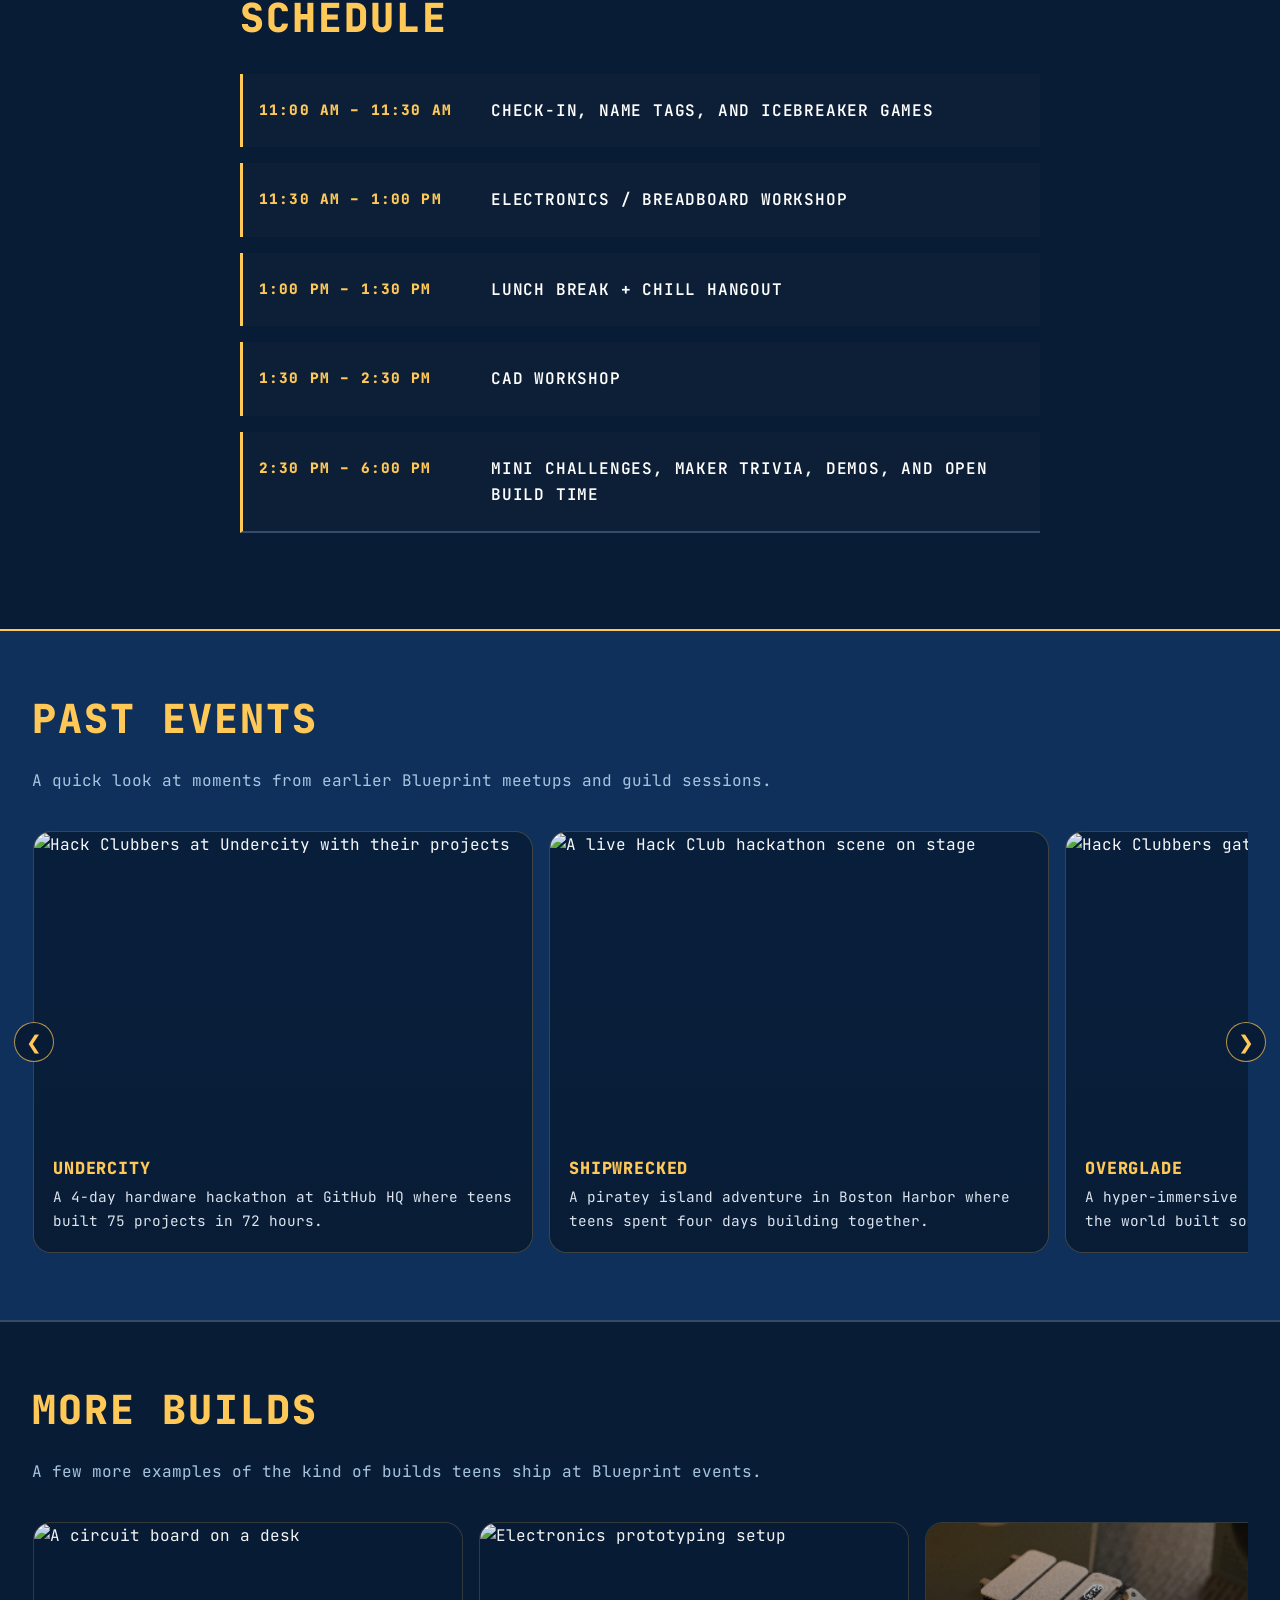
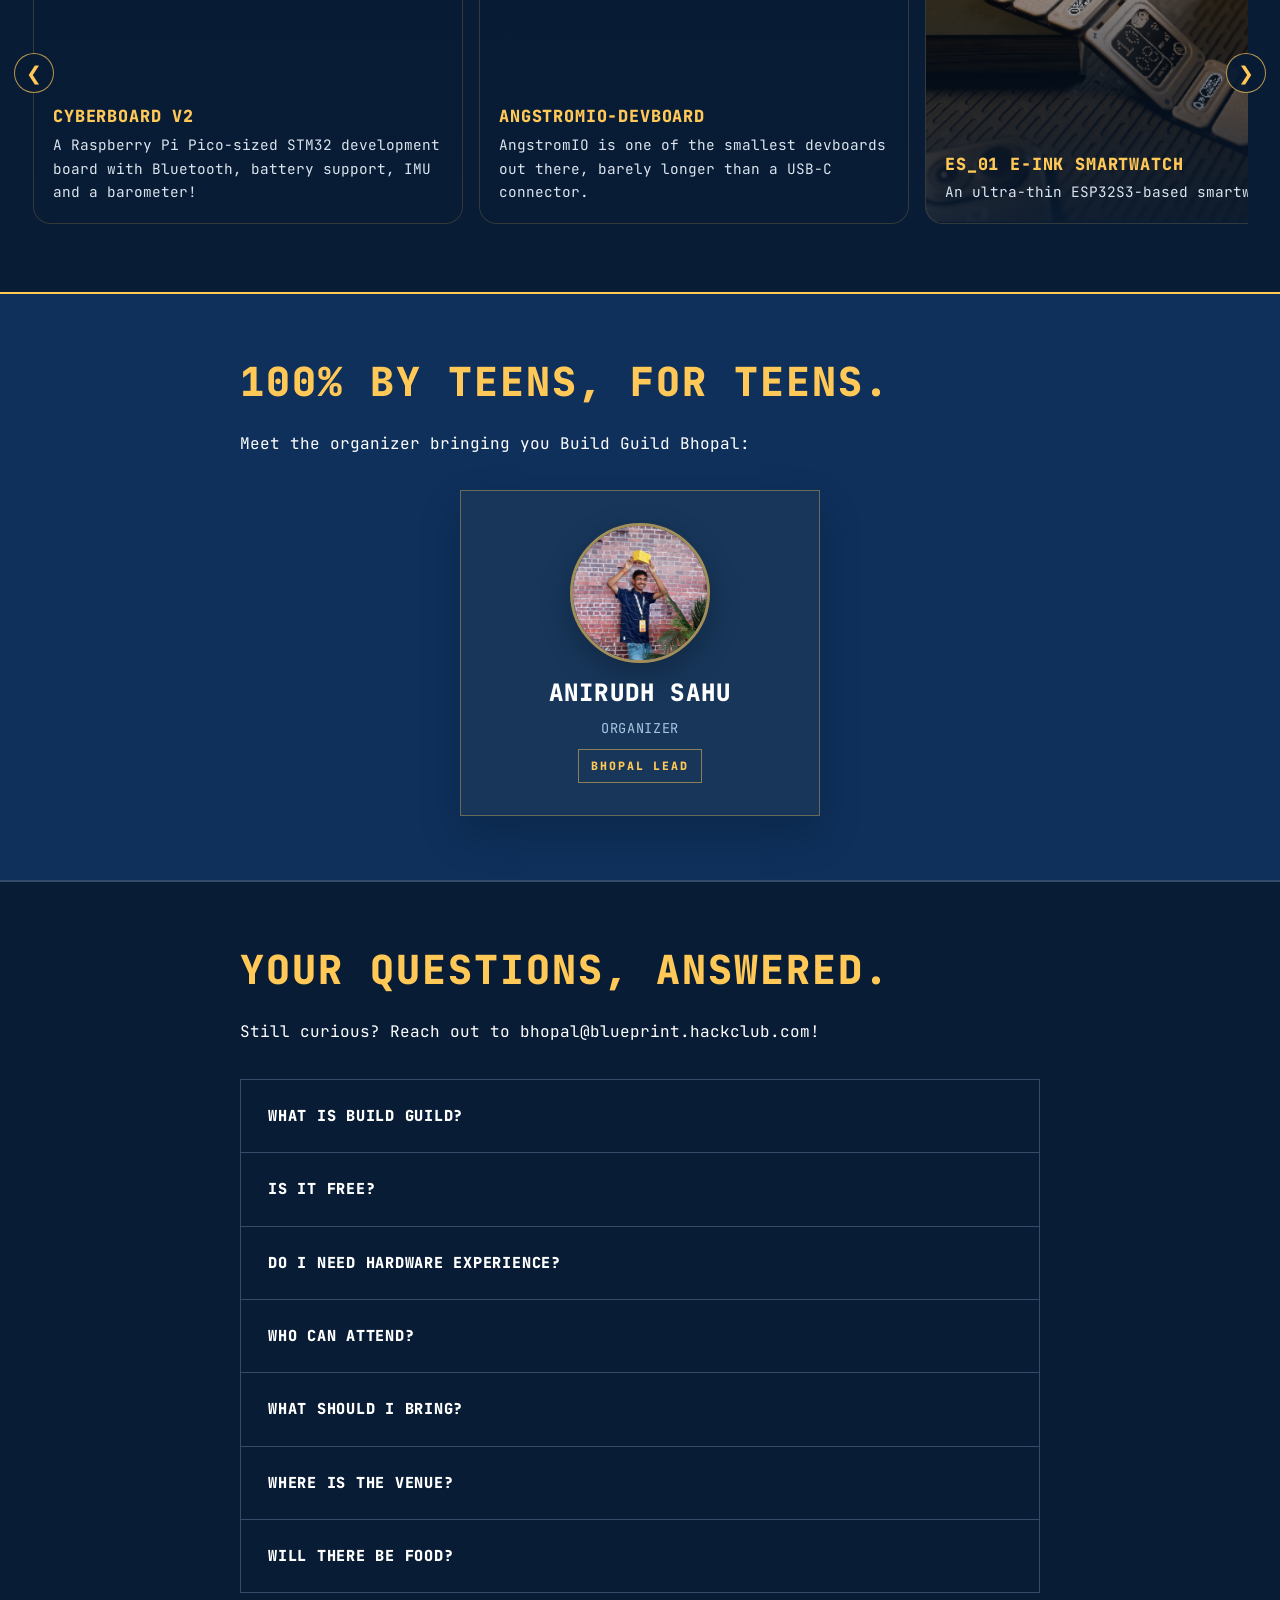
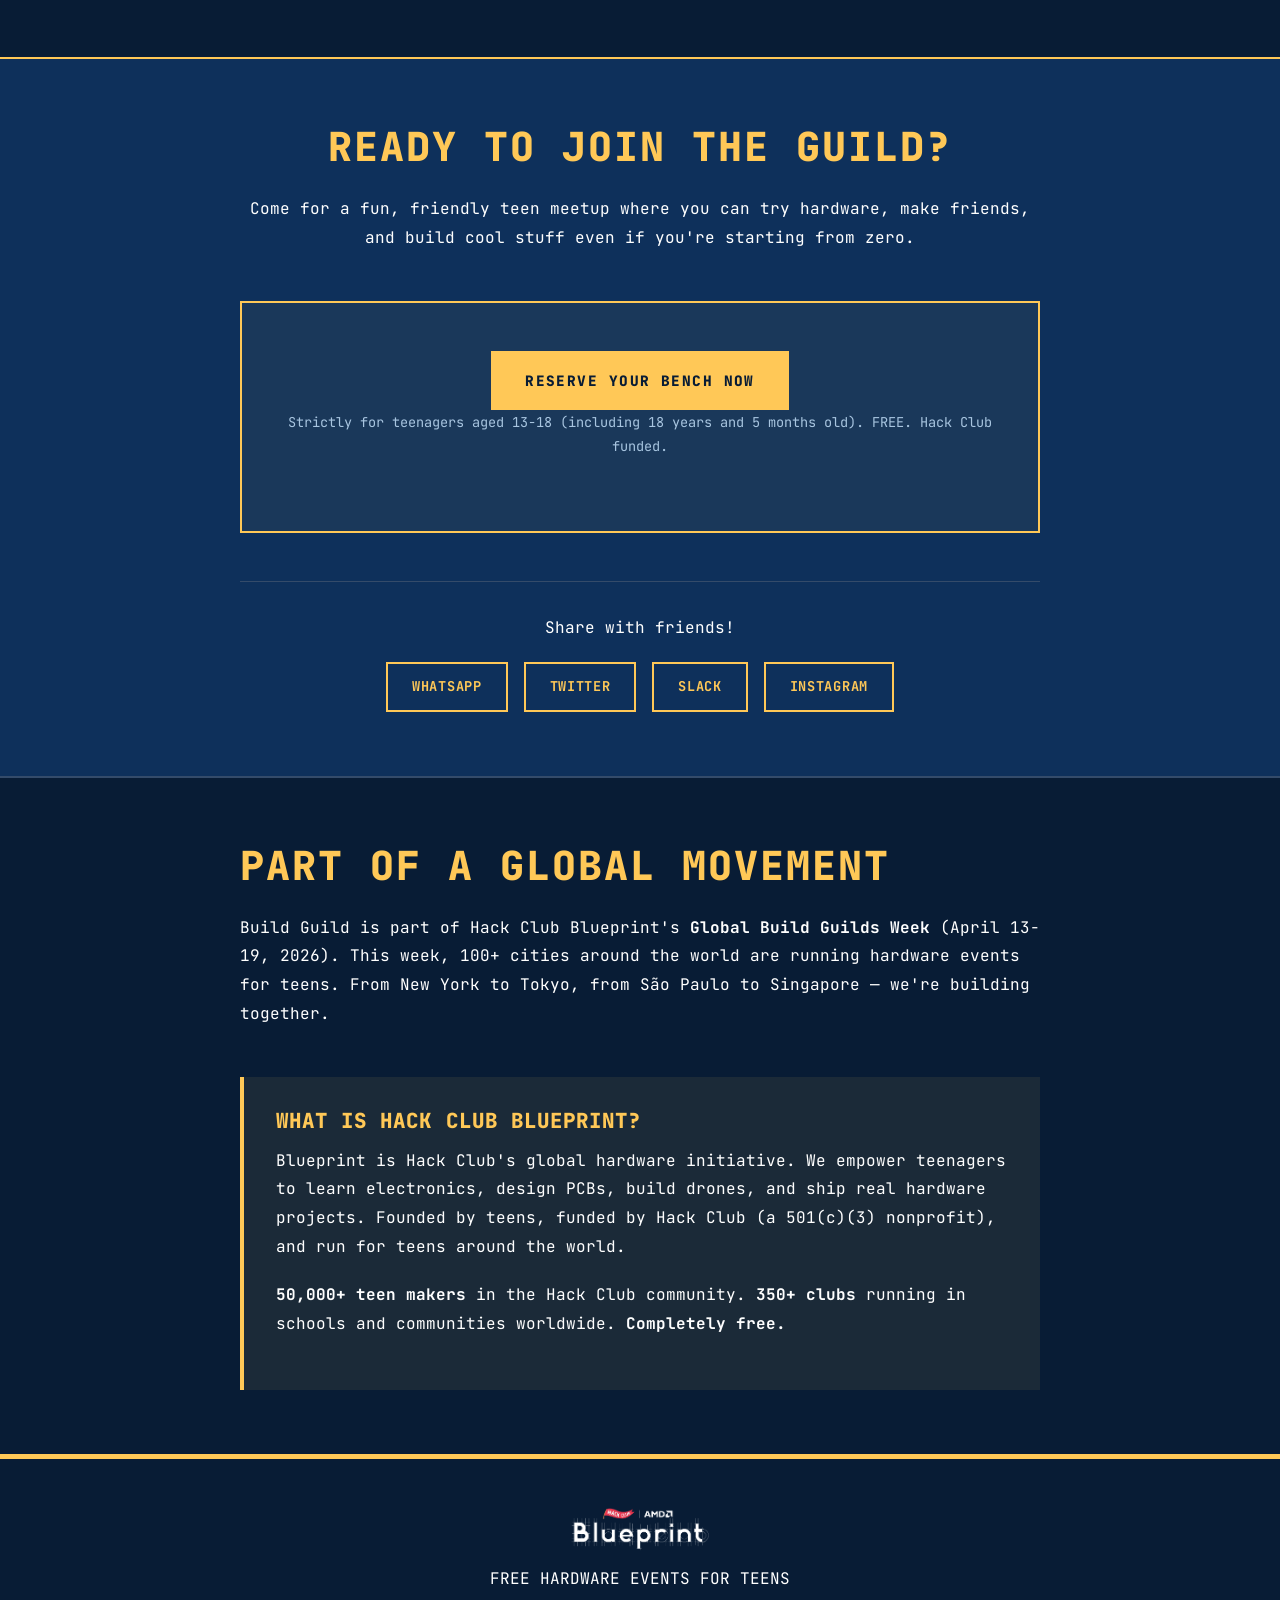
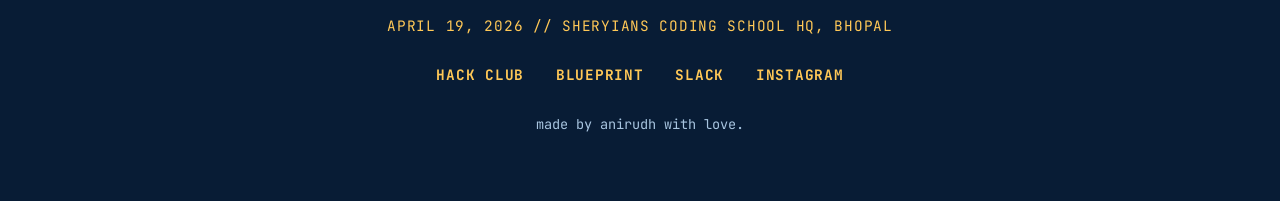
==== commit 3f33392b: "feat: Move the Schedule section upwards and simplify details" ====
--- a/index.html
+++ b/index.html
@@ -28,7 +28,6 @@
         </a>
       </div>
       <nav class="nav">
-        <a href="#start">START HERE</a>
         <a href="#about">ABOUT</a>
         <a href="#schedule">SCHEDULE</a>
         <a href="#organizers">ORGANIZERS</a>
@@ -98,6 +97,36 @@
     </div>
   </section>
 
+  <!-- SCHEDULE SECTION -->
+  <section class="section alt-bg" id="schedule">
+    <div class="section-content">
+      <h2>SCHEDULE</h2>
+      <div class="timeline">
+        <div class="timeline-item">
+          <div class="timeline-time">11:00 AM – 11:30 AM</div>
+          <div class="timeline-label">Check-in, Name Tags, and Icebreaker Games</div>
+        </div>
+        <div class="timeline-item">
+          <div class="timeline-time">11:30 AM – 1:00 PM</div>
+          <div class="timeline-label">Electronics / Breadboard Workshop</div>
+        </div>
+        <div class="timeline-item">
+          <div class="timeline-time">1:00 PM – 1:30 PM</div>
+          <div class="timeline-label">Lunch Break + Chill Hangout</div>
+        </div>
+        <div class="timeline-item">
+          <div class="timeline-time">1:30 PM – 2:30 PM</div>
+          <div class="timeline-label">CAD Workshop</div>
+        </div>
+        <div class="timeline-item">
+          <div class="timeline-time">2:30 PM – 6:00 PM</div>
+          <div class="timeline-label">Mini Challenges, Maker Trivia, Demos, and Open Build Time</div>
+        </div>
+      </div>
+    </div>
+  </section>
+
+
   <!-- PAST EVENTS SECTION -->
   <section class="section" id="past-events">
     <div class="section-content section-content-wide">
@@ -127,41 +156,6 @@
         <button class="carousel-btn carousel-btn-next" data-target="projectStrip"
           aria-label="Next build">&#10095;</button>
       </div>
-    </div>
-  </section>
-
-  <!-- SCHEDULE SECTION -->
-  <section class="section alt-bg" id="schedule">
-    <div class="section-content">
-      <h2>WHAT'S THE PLAN</h2>
-      <p class="section-subtitle">Think of this as a friendly teen meetup with hands-on making, games, demos, and plenty
-        of time to hang out. No hardware background, no coding background, no pressure.</p>
-
-      <div class="timeline">
-        <div class="timeline-item">
-          <div class="timeline-time">11:00 AM – 11:30 AM</div>
-          <div class="timeline-label">Check-in, Name Tags, and Icebreaker Games</div>
-        </div>
-        <div class="timeline-item">
-          <div class="timeline-time">11:30 AM – 1:00 PM</div>
-          <div class="timeline-label">Electronics / Breadboard Workshop</div>
-        </div>
-        <div class="timeline-item">
-          <div class="timeline-time">1:00 PM – 1:30 PM</div>
-          <div class="timeline-label">Lunch Break + Chill Hangout</div>
-        </div>
-        <div class="timeline-item">
-          <div class="timeline-time">1:30 PM – 2:30 PM</div>
-          <div class="timeline-label">CAD Workshop</div>
-        </div>
-        <div class="timeline-item">
-          <div class="timeline-time">2:30 PM – 6:00 PM</div>
-          <div class="timeline-label">Mini Challenges, Maker Trivia, Demos, and Open Build Time</div>
-        </div>
-      </div>
-
-      <p class="timeline-note">EVENT HOURS ARE 11:00 AM TO 6:00 PM. EXPECT A MEETUP VIBE WITH BRAINY GAMES, HANGOUT
-        TIME, DEMOS, AND HANDS-ON BUILDING FOR EVERY TEEN.</p>
     </div>
   </section>
 
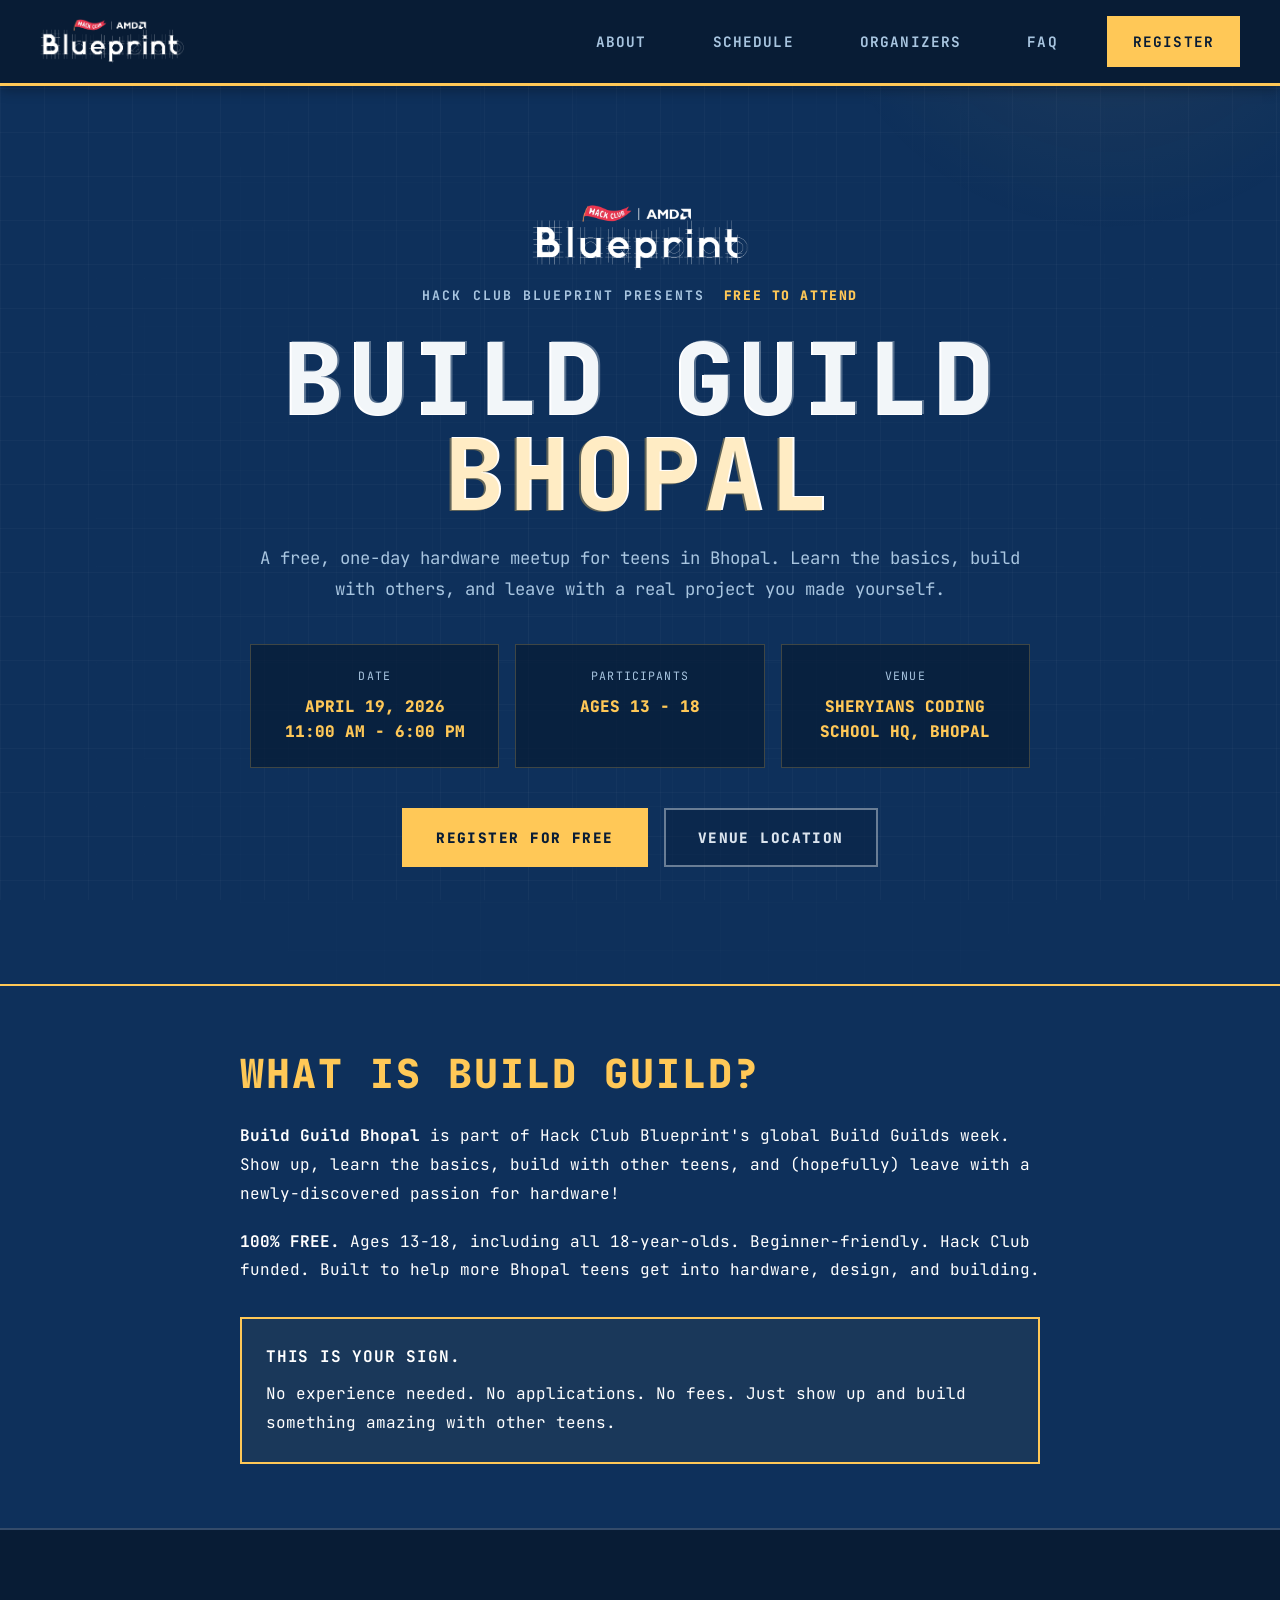
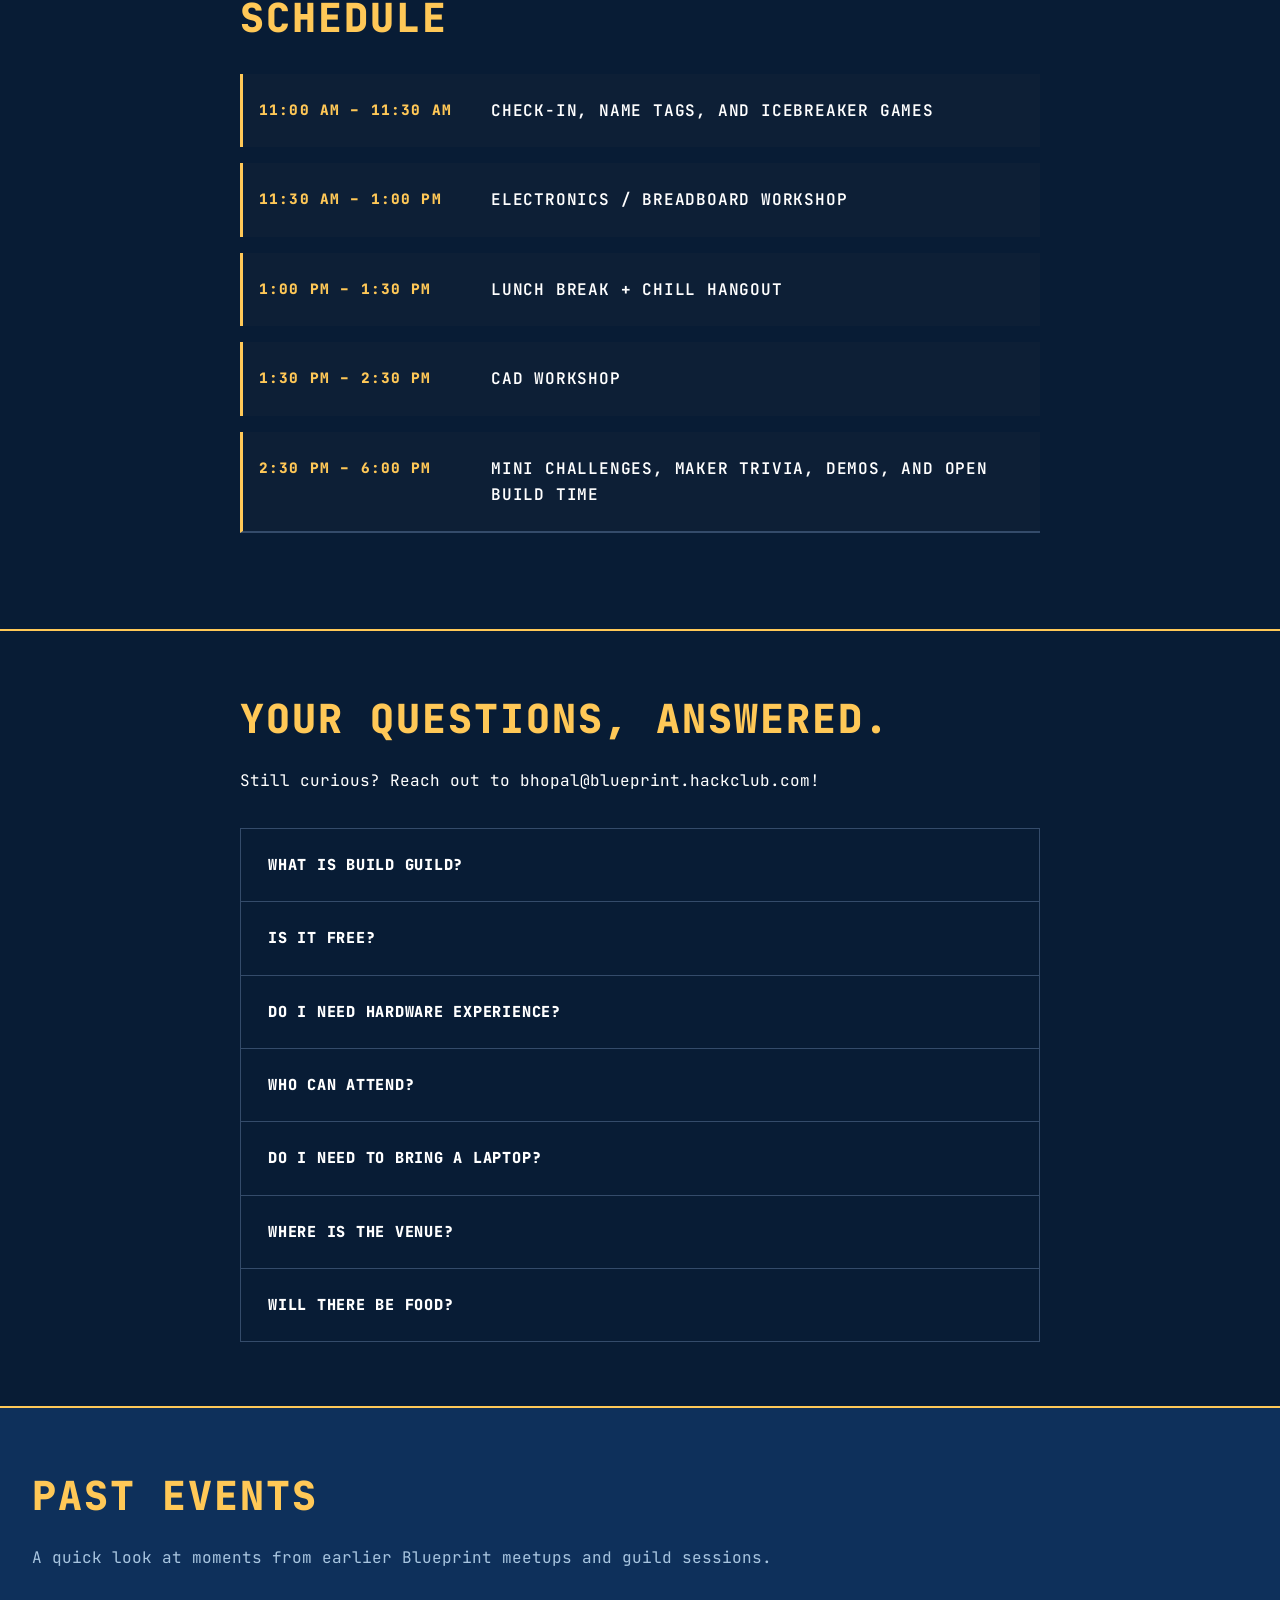
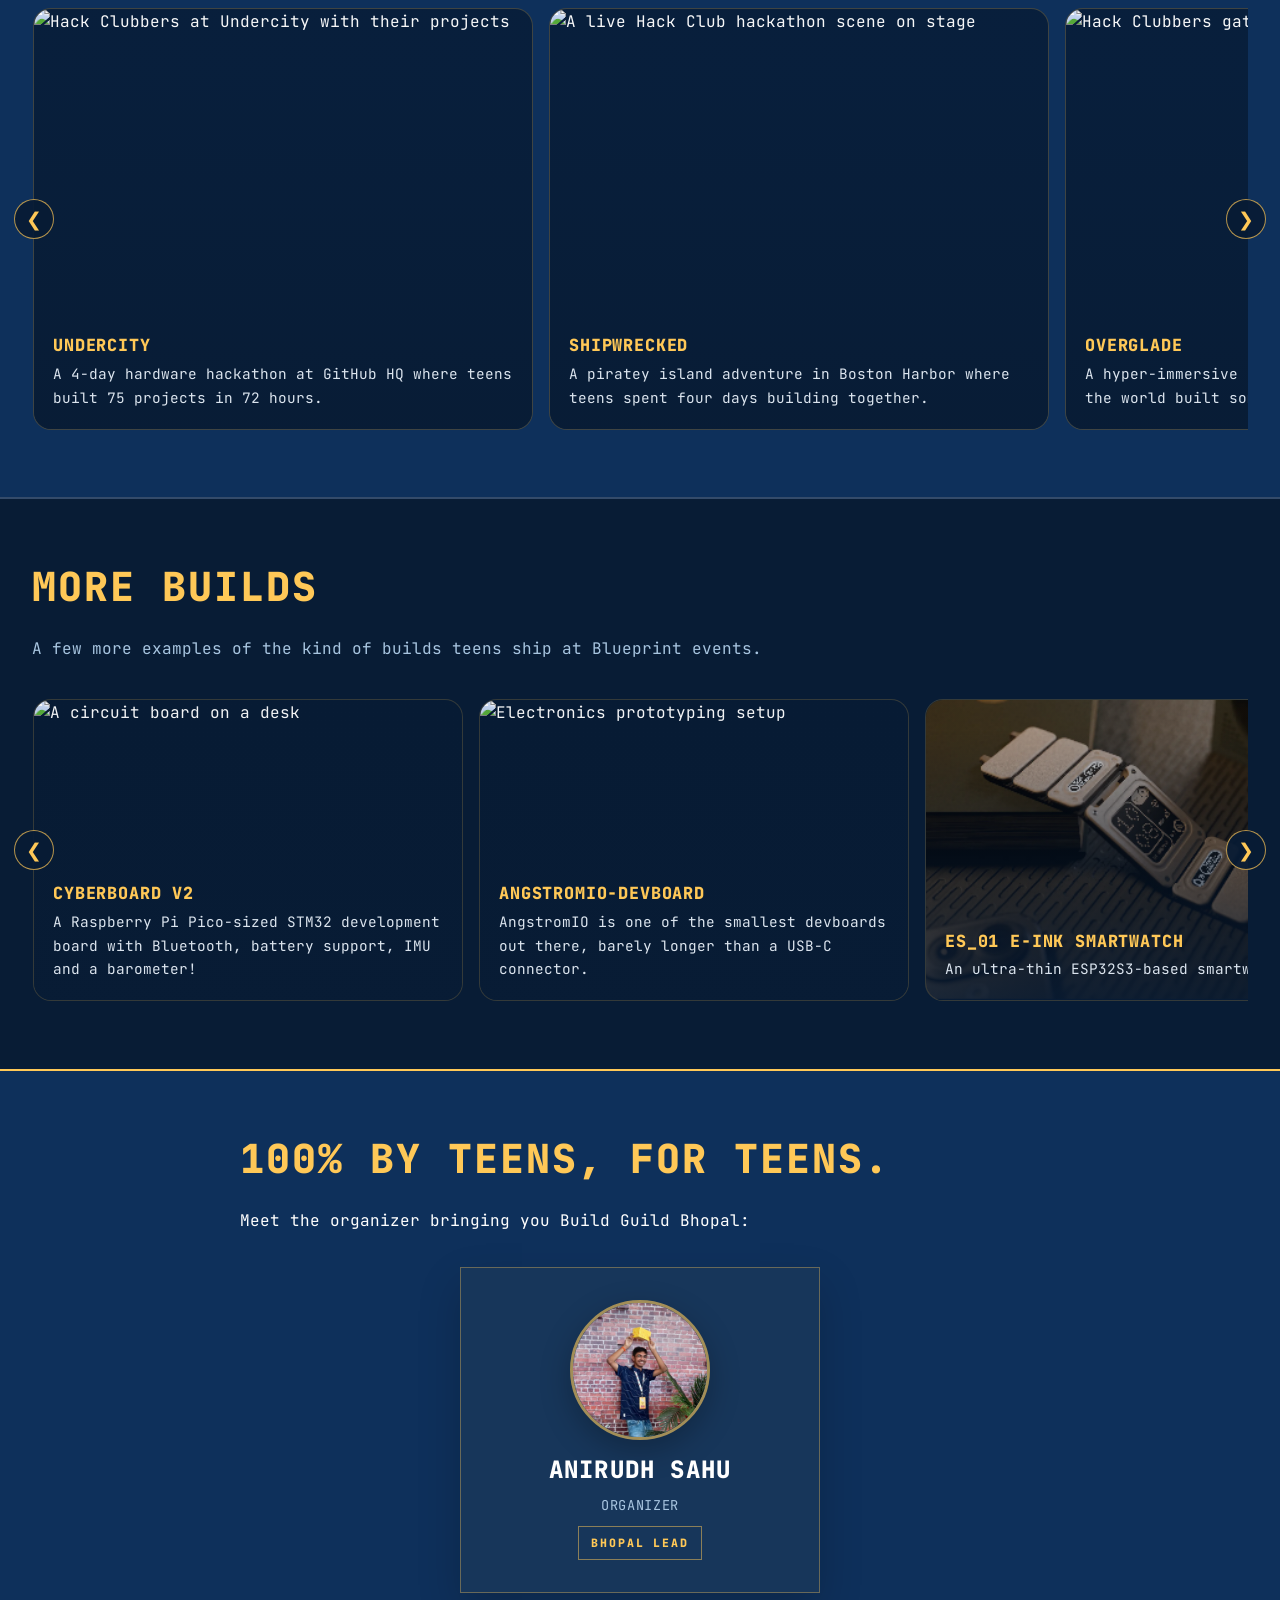
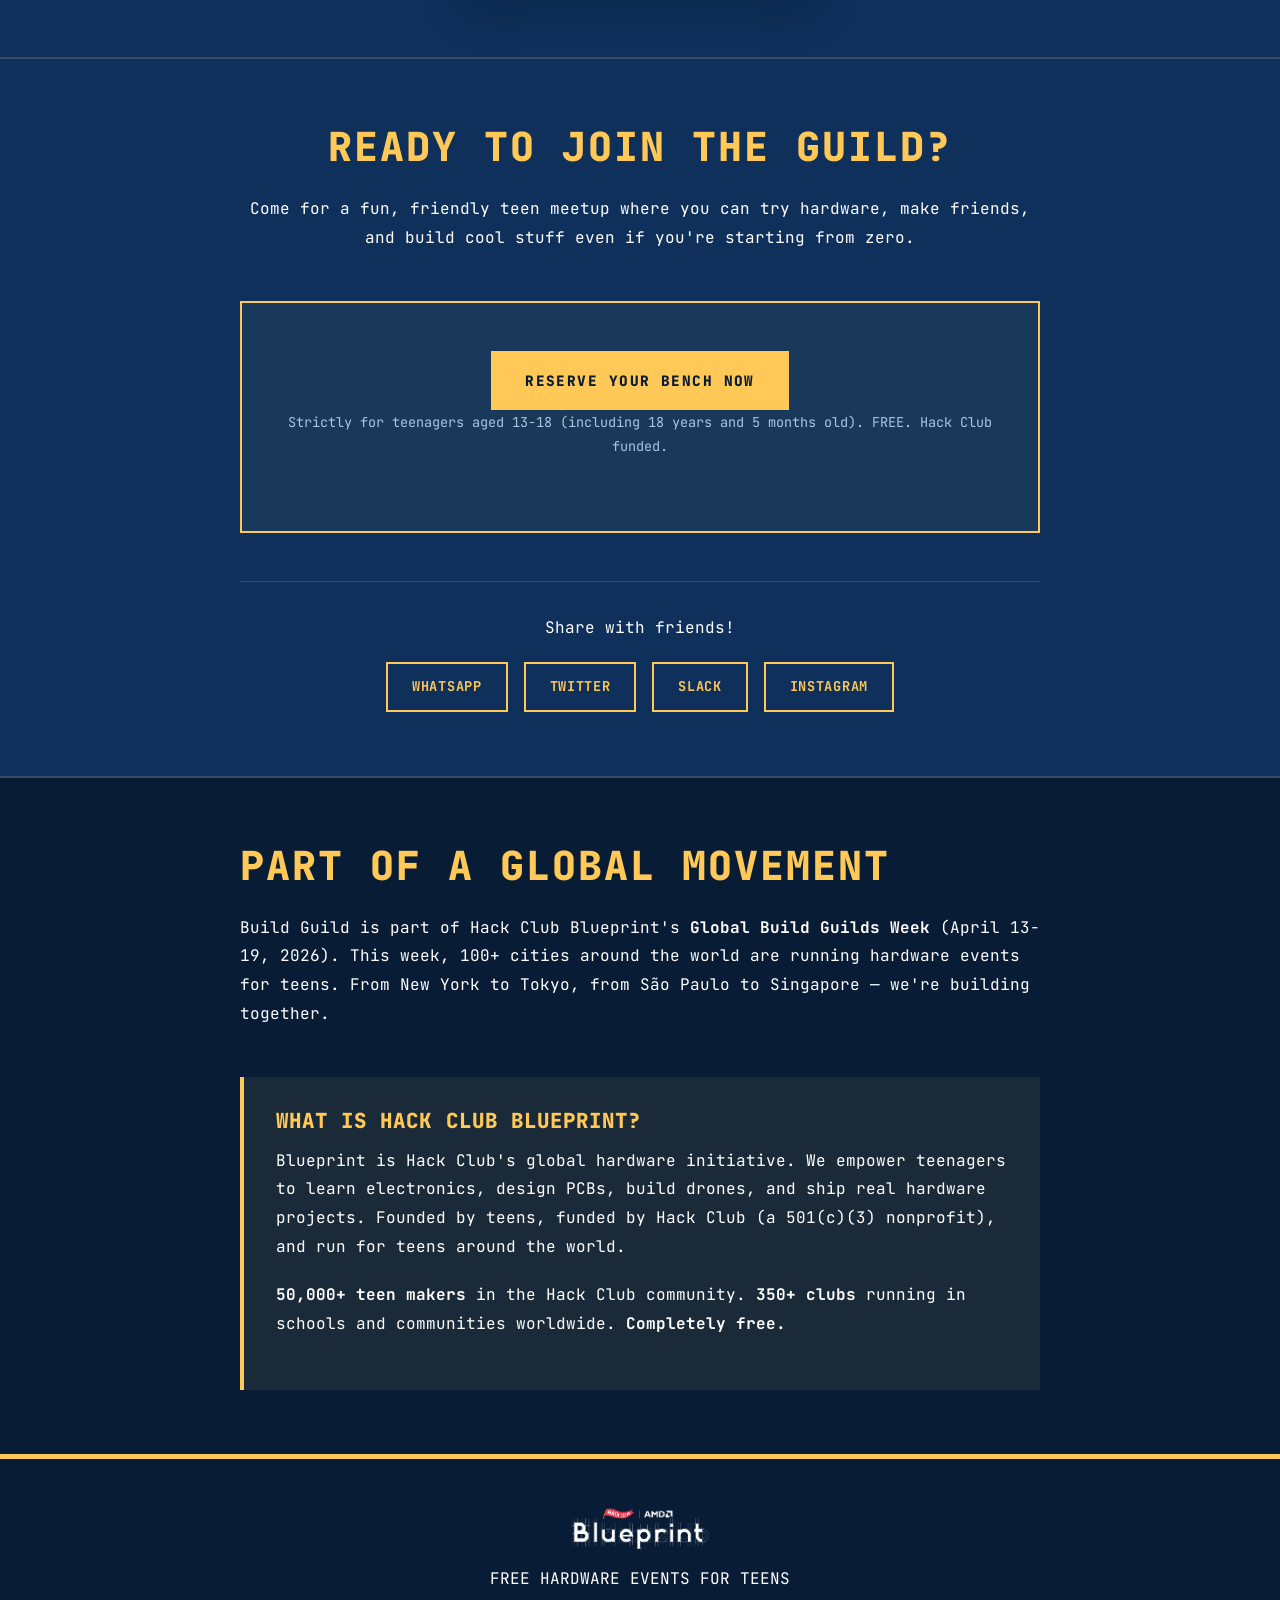
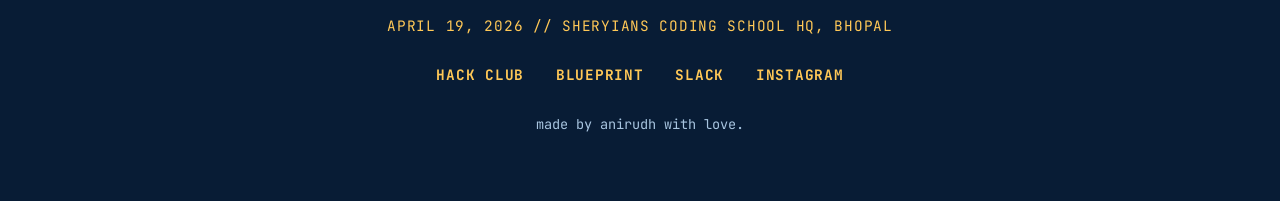
==== commit 21284dd6: "feat: Move the FAQ section upwards + update faq" ====
--- a/index.html
+++ b/index.html
@@ -126,6 +126,60 @@
     </div>
   </section>
 
+  <!-- FAQ SECTION -->
+  <section class="section alt-bg" id="faq">
+    <div class="section-content">
+      <h2>YOUR QUESTIONS, ANSWERED.</h2>
+      <p>Still curious? Reach out to bhopal@blueprint.hackclub.com!</p>
+
+      <div class="faq-list">
+        <details class="faq-item">
+          <summary>WHAT IS BUILD GUILD?</summary>
+          <p>A 1-day hardware meetup organized as part of Hack Club Blueprint's global Build Guilds week. Hack Club
+            funds local organizers to run events in their cities. Free, open to any teen who's curious about circuits,
+            boards, and hardware.</p>
+        </details>
+
+        <details class="faq-item">
+          <summary>IS IT FREE?</summary>
+          <p>Yes! 100% free. Hack Club covers all costs including materials, tools, food, and venue. No hidden fees.</p>
+        </details>
+
+        <details class="faq-item">
+          <summary>DO I NEED HARDWARE EXPERIENCE?</summary>
+          <p>Absolutely not! This event is designed for complete beginners. We'll teach you everything. Just bring
+            curiosity and enthusiasm.</p>
+        </details>
+
+        <details class="faq-item">
+          <summary>WHO CAN ATTEND?</summary>
+          <p>Anyone aged 13-18 can attend, including someone who is 18 years and 5 months old. Beginners and experienced
+            builders are all welcome.</p>
+        </details>
+
+        <details class="faq-item">
+          <summary>DO I NEED TO BRING A LAPTOP?</summary>
+          <p>Bringing a laptop is optional. But if you have one, please to brint it! All tools and components are
+            provided.
+          </p>
+        </details>
+
+        <details class="faq-item">
+          <summary>WHERE IS THE VENUE?</summary>
+          <p>Sheryians Coding School HQ, Bhopal. Address: 17C, Indrapuri C sector, Sector C, Indrapuri, Bhopal, Madhya
+            Pradesh 462022. Venue location link: <a href="https://share.google/5u9k2aOpxYssXwZyP" target="_blank"
+              rel="noreferrer">open location</a>.</p>
+        </details>
+
+        <details class="faq-item">
+          <summary>WILL THERE BE FOOD?</summary>
+          <p>Yes! Lunch and snacks are included throughout the day. Let us know about dietary restrictions via <a
+              href="mailto:bhopal@blueprint.hackclub.com">email</a>.</p>
+        </details>
+      </div>
+    </div>
+  </section>
+
 
   <!-- PAST EVENTS SECTION -->
   <section class="section" id="past-events">
@@ -179,58 +233,6 @@
     </div>
   </section>
 
-  <!-- FAQ SECTION -->
-  <section class="section alt-bg" id="faq">
-    <div class="section-content">
-      <h2>YOUR QUESTIONS, ANSWERED.</h2>
-      <p>Still curious? Reach out to bhopal@blueprint.hackclub.com!</p>
-
-      <div class="faq-list">
-        <details class="faq-item">
-          <summary>WHAT IS BUILD GUILD?</summary>
-          <p>A 1-day hardware meetup organized as part of Hack Club Blueprint's global Build Guilds week. Hack Club
-            funds local organizers to run events in their cities. Free, open to any teen who's curious about circuits,
-            boards, and hardware.</p>
-        </details>
-
-        <details class="faq-item">
-          <summary>IS IT FREE?</summary>
-          <p>Yes! 100% free. Hack Club covers all costs including materials, tools, food, and venue. No hidden fees.</p>
-        </details>
-
-        <details class="faq-item">
-          <summary>DO I NEED HARDWARE EXPERIENCE?</summary>
-          <p>Absolutely not! This event is designed for complete beginners. We'll teach you everything. Just bring
-            curiosity and enthusiasm.</p>
-        </details>
-
-        <details class="faq-item">
-          <summary>WHO CAN ATTEND?</summary>
-          <p>Anyone aged 13-18 can attend, including someone who is 18 years and 5 months old. Beginners and experienced
-            builders are all welcome.</p>
-        </details>
-
-        <details class="faq-item">
-          <summary>WHAT SHOULD I BRING?</summary>
-          <p>Just yourself! Bring a laptop if you have one, but we have spares. All tools and components are provided.
-          </p>
-        </details>
-
-        <details class="faq-item">
-          <summary>WHERE IS THE VENUE?</summary>
-          <p>Sheryians Coding School HQ, Bhopal. Address: 17C, Indrapuri C sector, Sector C, Indrapuri, Bhopal, Madhya
-            Pradesh 462022. Venue location link: <a href="https://share.google/5u9k2aOpxYssXwZyP" target="_blank"
-              rel="noreferrer">open location</a>.</p>
-        </details>
-
-        <details class="faq-item">
-          <summary>WILL THERE BE FOOD?</summary>
-          <p>Yes! Lunch and snacks are included throughout the day. Let us know about dietary restrictions during
-            registration.</p>
-        </details>
-      </div>
-    </div>
-  </section>
 
   <!-- RSVP SECTION -->
   <section class="section" id="rsvp">
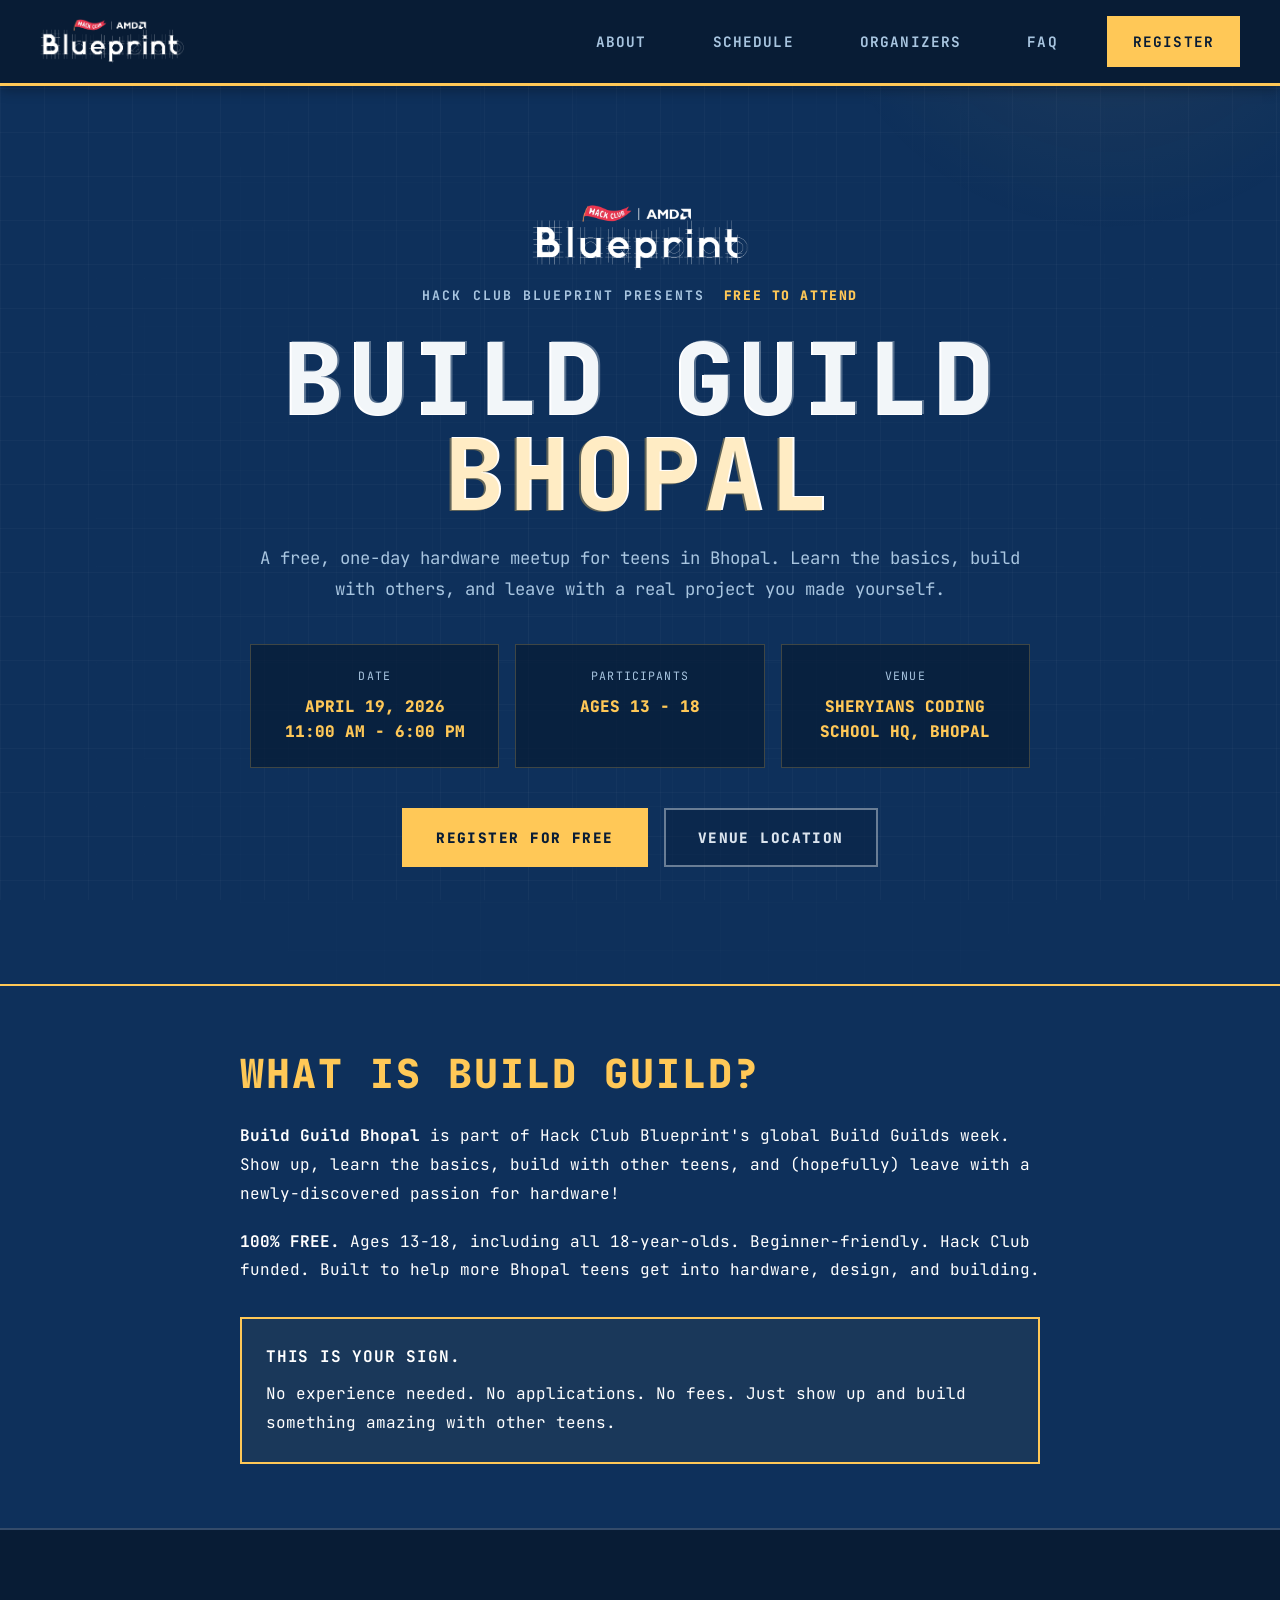
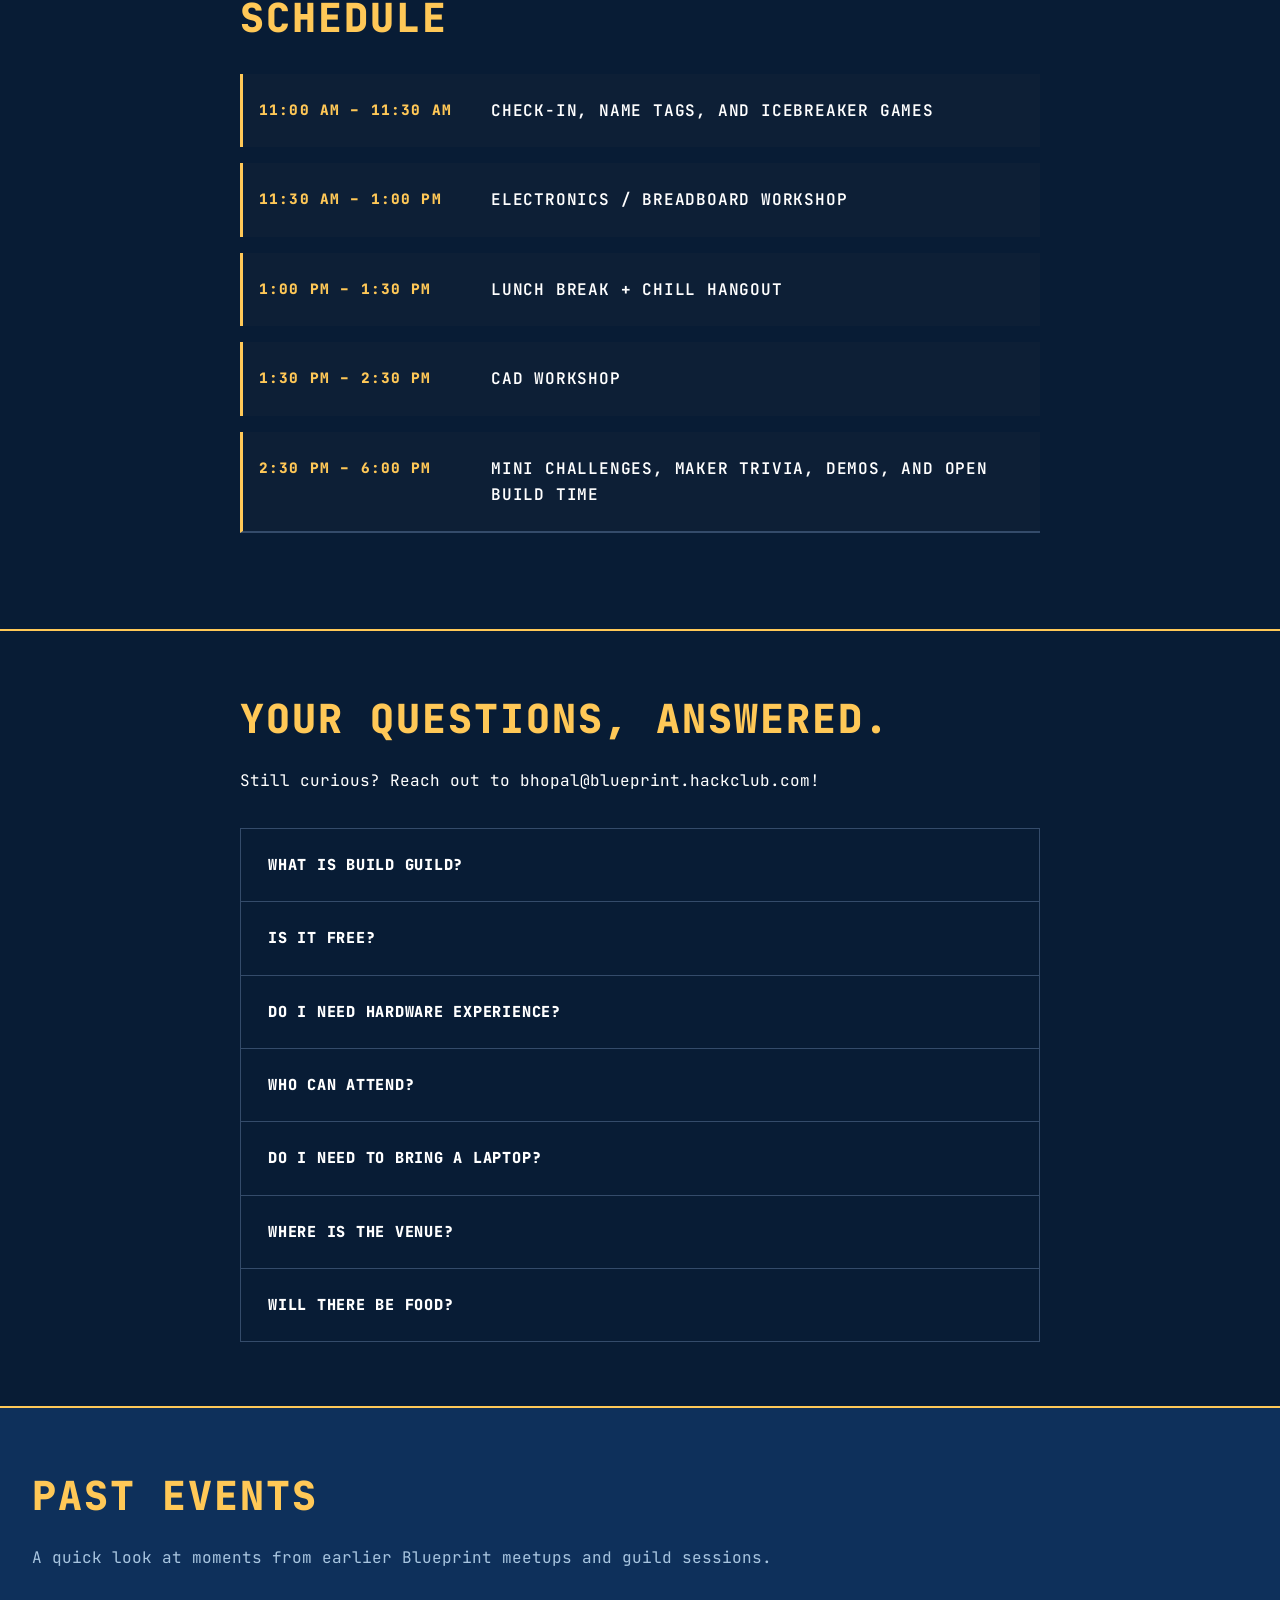
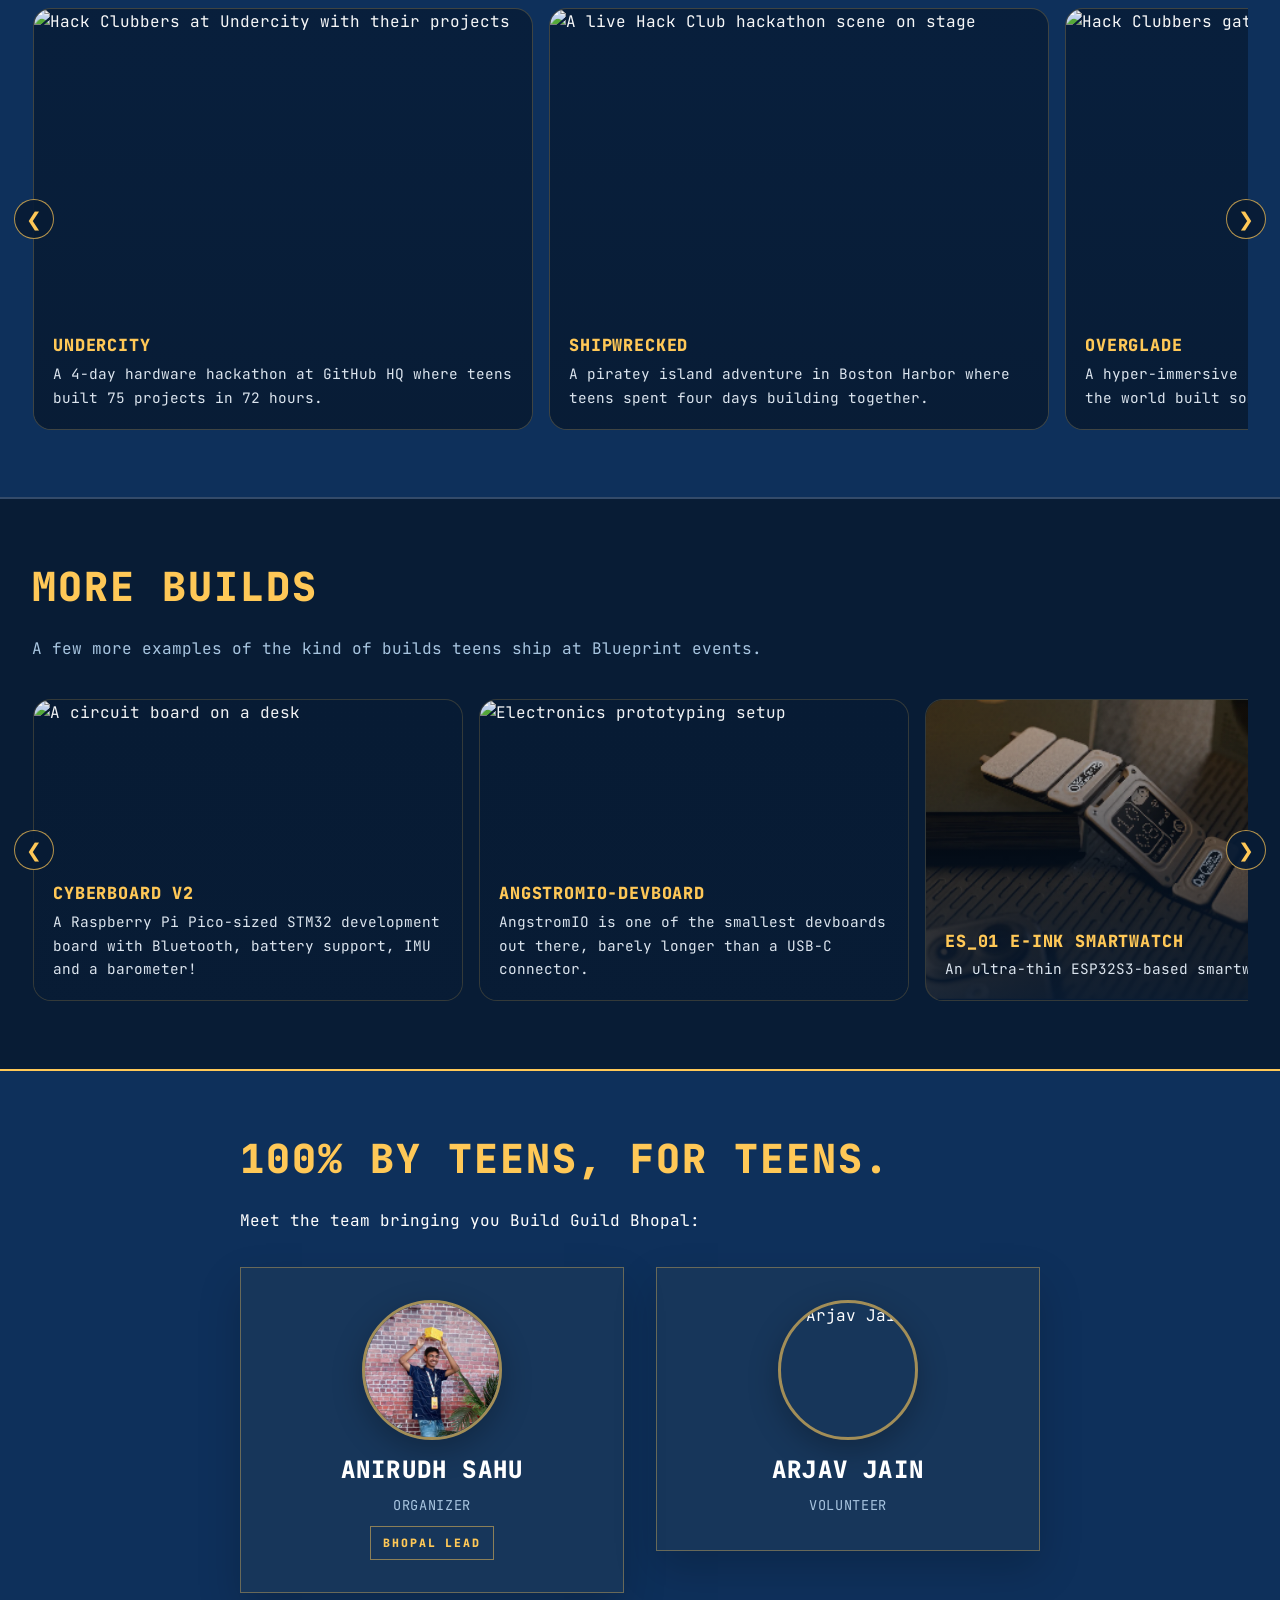
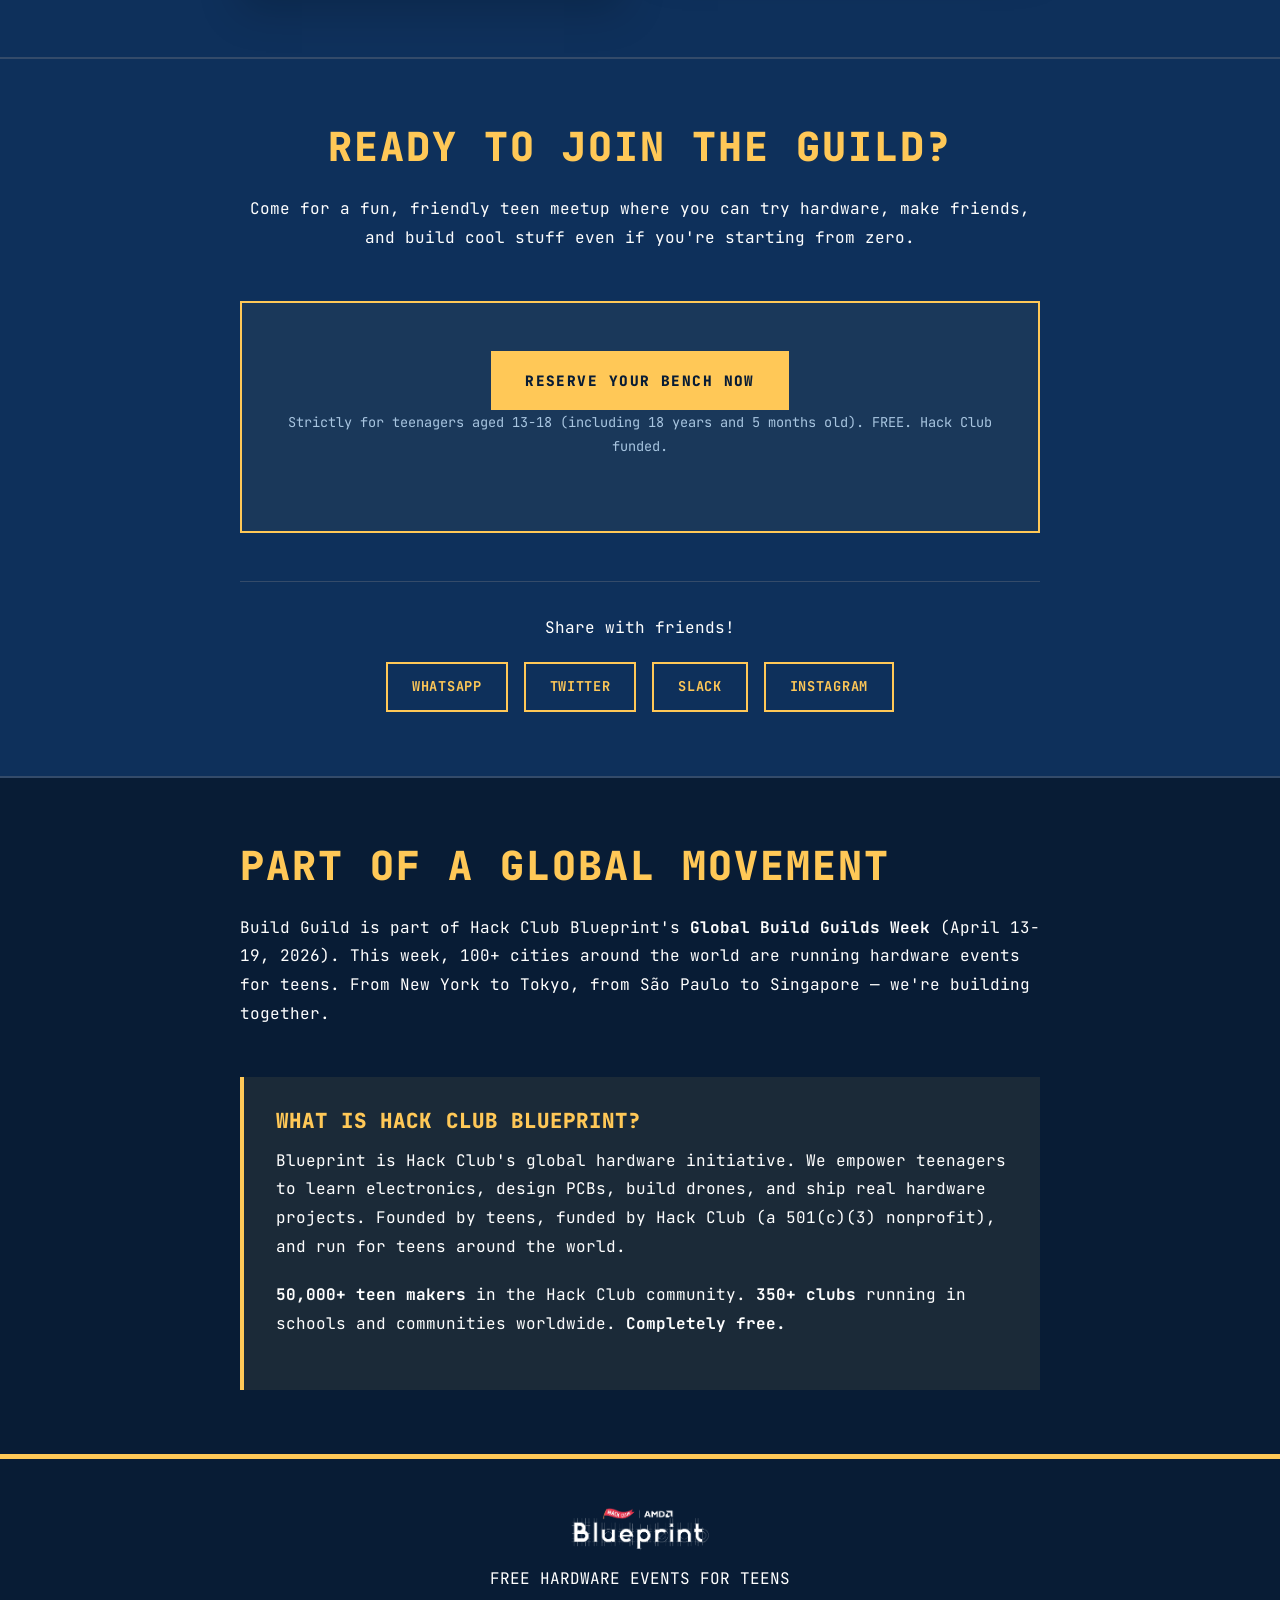
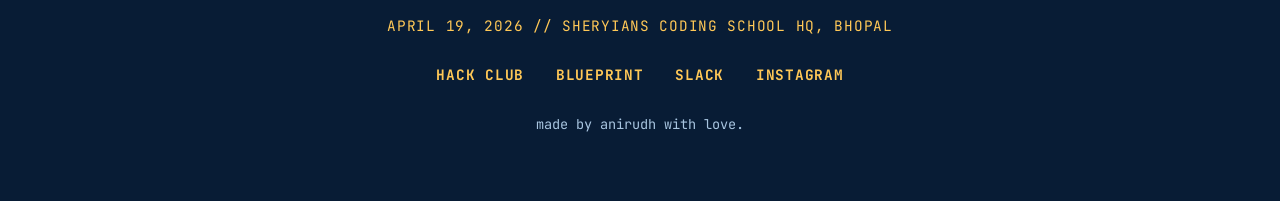
==== commit 6a29df1e: "feat: add volunteer :p" ====
--- a/index.html
+++ b/index.html
@@ -217,9 +217,9 @@
   <section class="section" id="organizers">
     <div class="section-content">
       <h2>100% BY TEENS, FOR TEENS.</h2>
-      <p>Meet the organizer bringing you Build Guild Bhopal:</p>
-
-      <div class="organizers-grid single-organizer">
+      <p>Meet the team bringing you Build Guild Bhopal:</p>
+
+      <div class="organizers-grid">
         <a href="https://www.instagram.com/anirudh_sahu_12/" target="_blank" rel="noreferrer" class="organizer-link"
           aria-label="Open Anirudh Sahu Instagram">
           <div class="organizer-card organizer-card-featured">
@@ -227,6 +227,16 @@
             <h3>Anirudh Sahu</h3>
             <p>Organizer</p>
             <span class="organizer-chip">Bhopal Lead</span>
+          </div>
+        </a>
+        <a href="https://arjav.dino.icu" target="_blank" rel="noreferrer" class="organizer-link"
+          aria-label="Open Arjav's website">
+          <div class="organizer-card organizer-card-featured">
+            <img src="https://cdn.hackclub.com/019d8088-e1b7-7f91-8f7e-fff20bca0b50/IMG_4885.jpeg" alt="Arjav Jain"
+              class="organizer-photo">
+            <h3>Arjav Jain</h3>
+            <p>Volunteer</p>
+            <!-- <span class="organizer-chip">Bhopal Lead</span> -->
           </div>
         </a>
       </div>
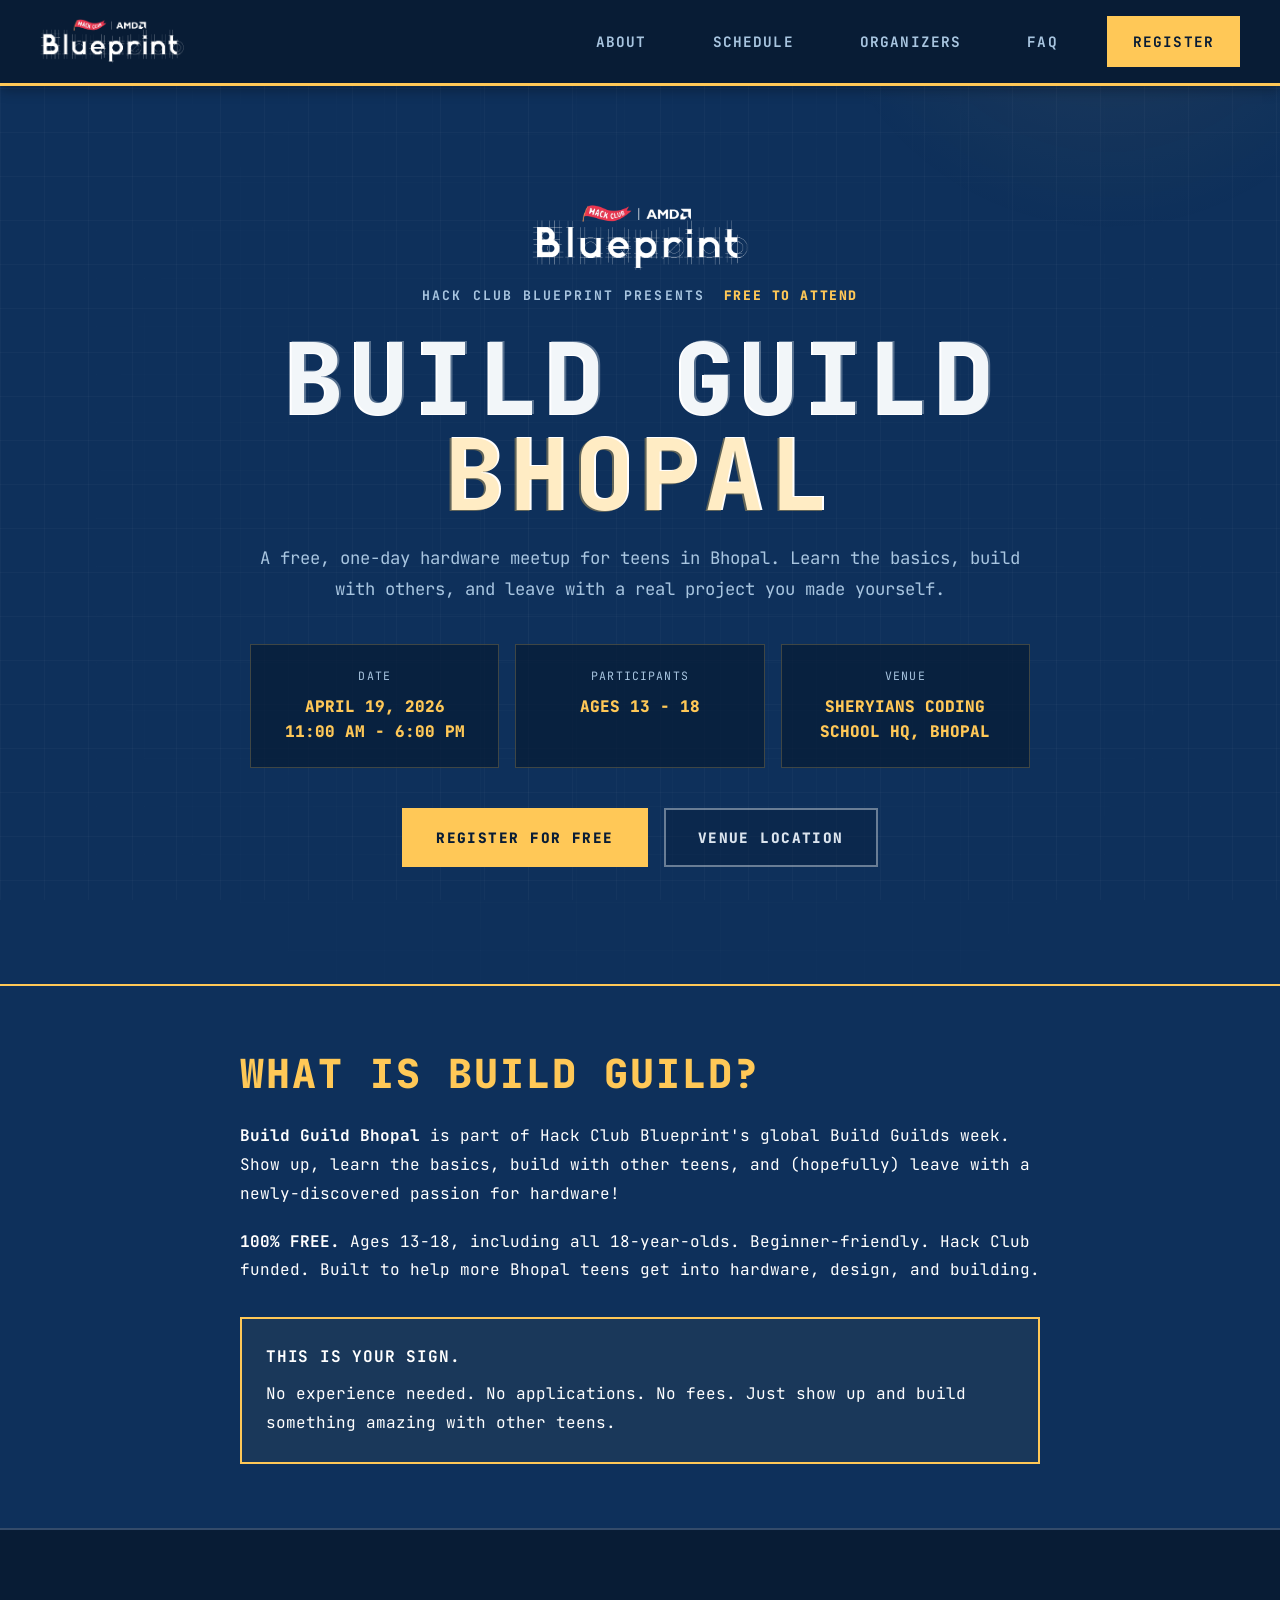
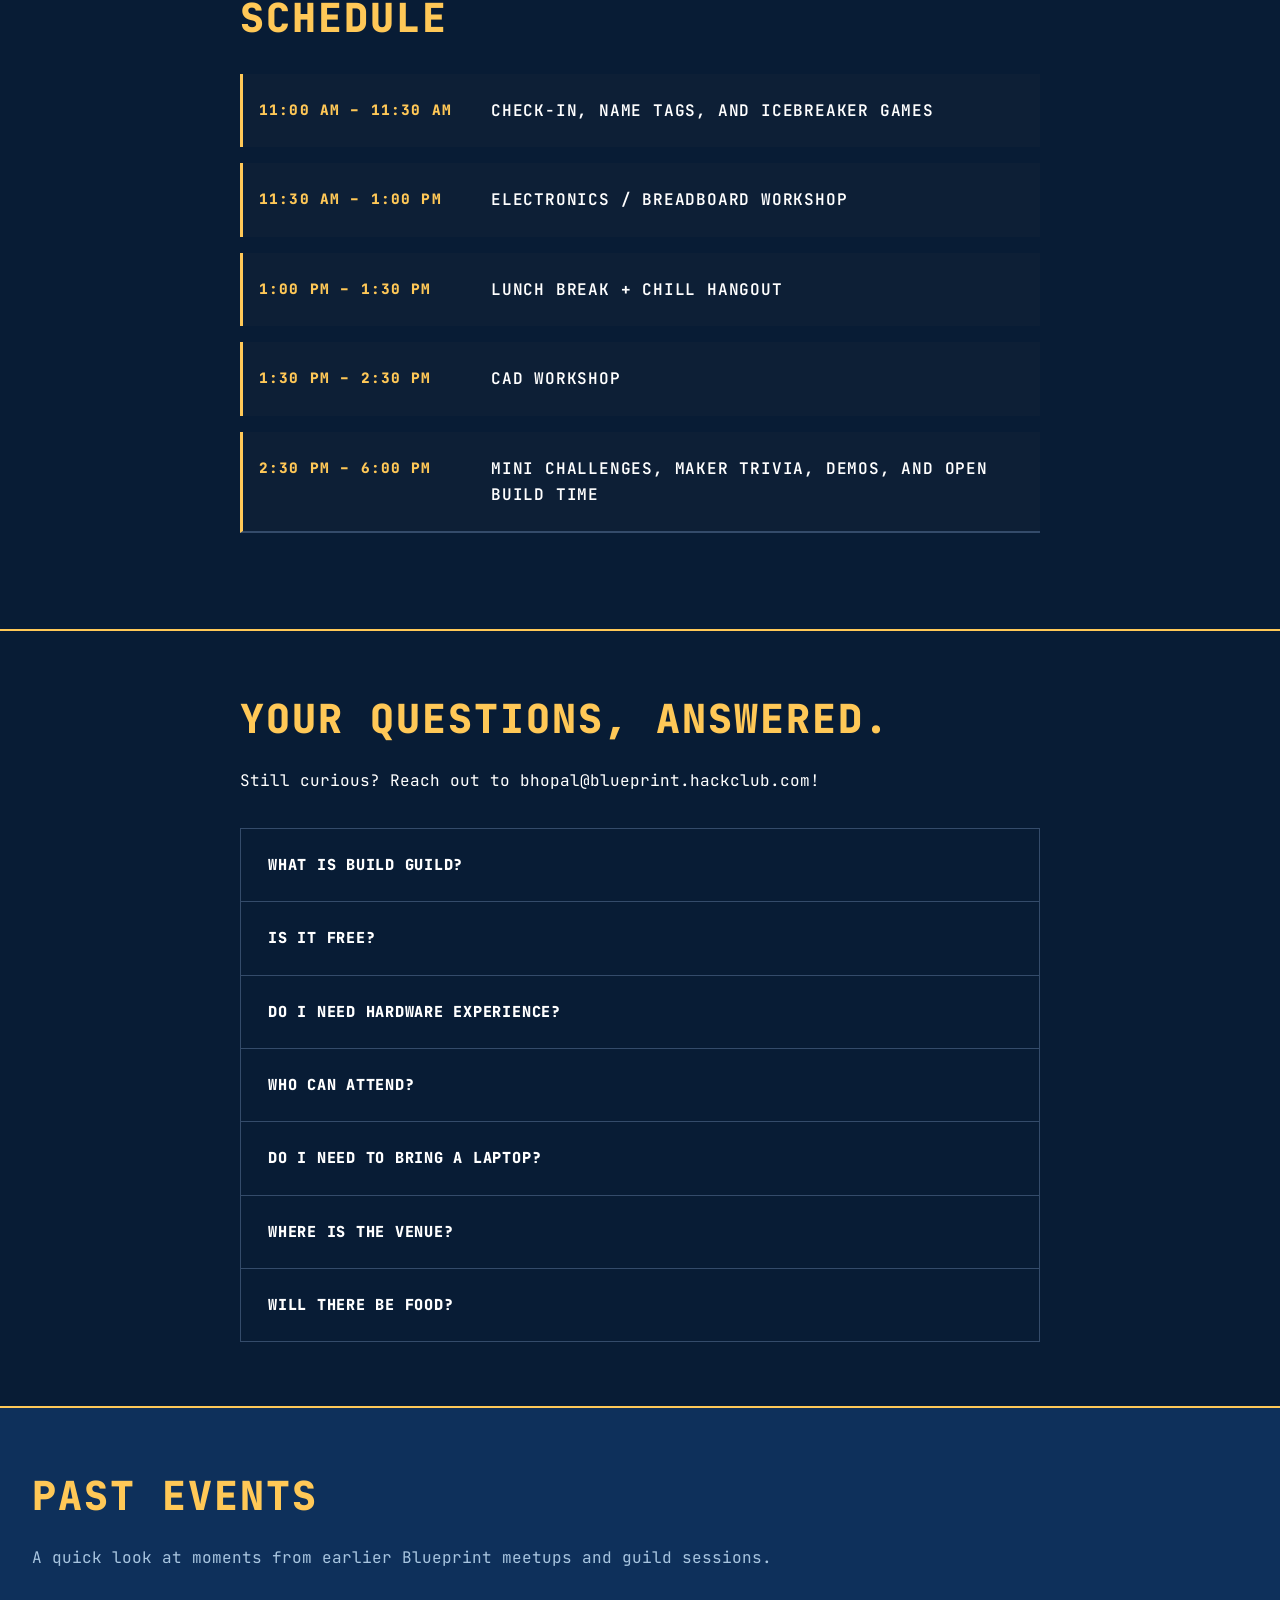
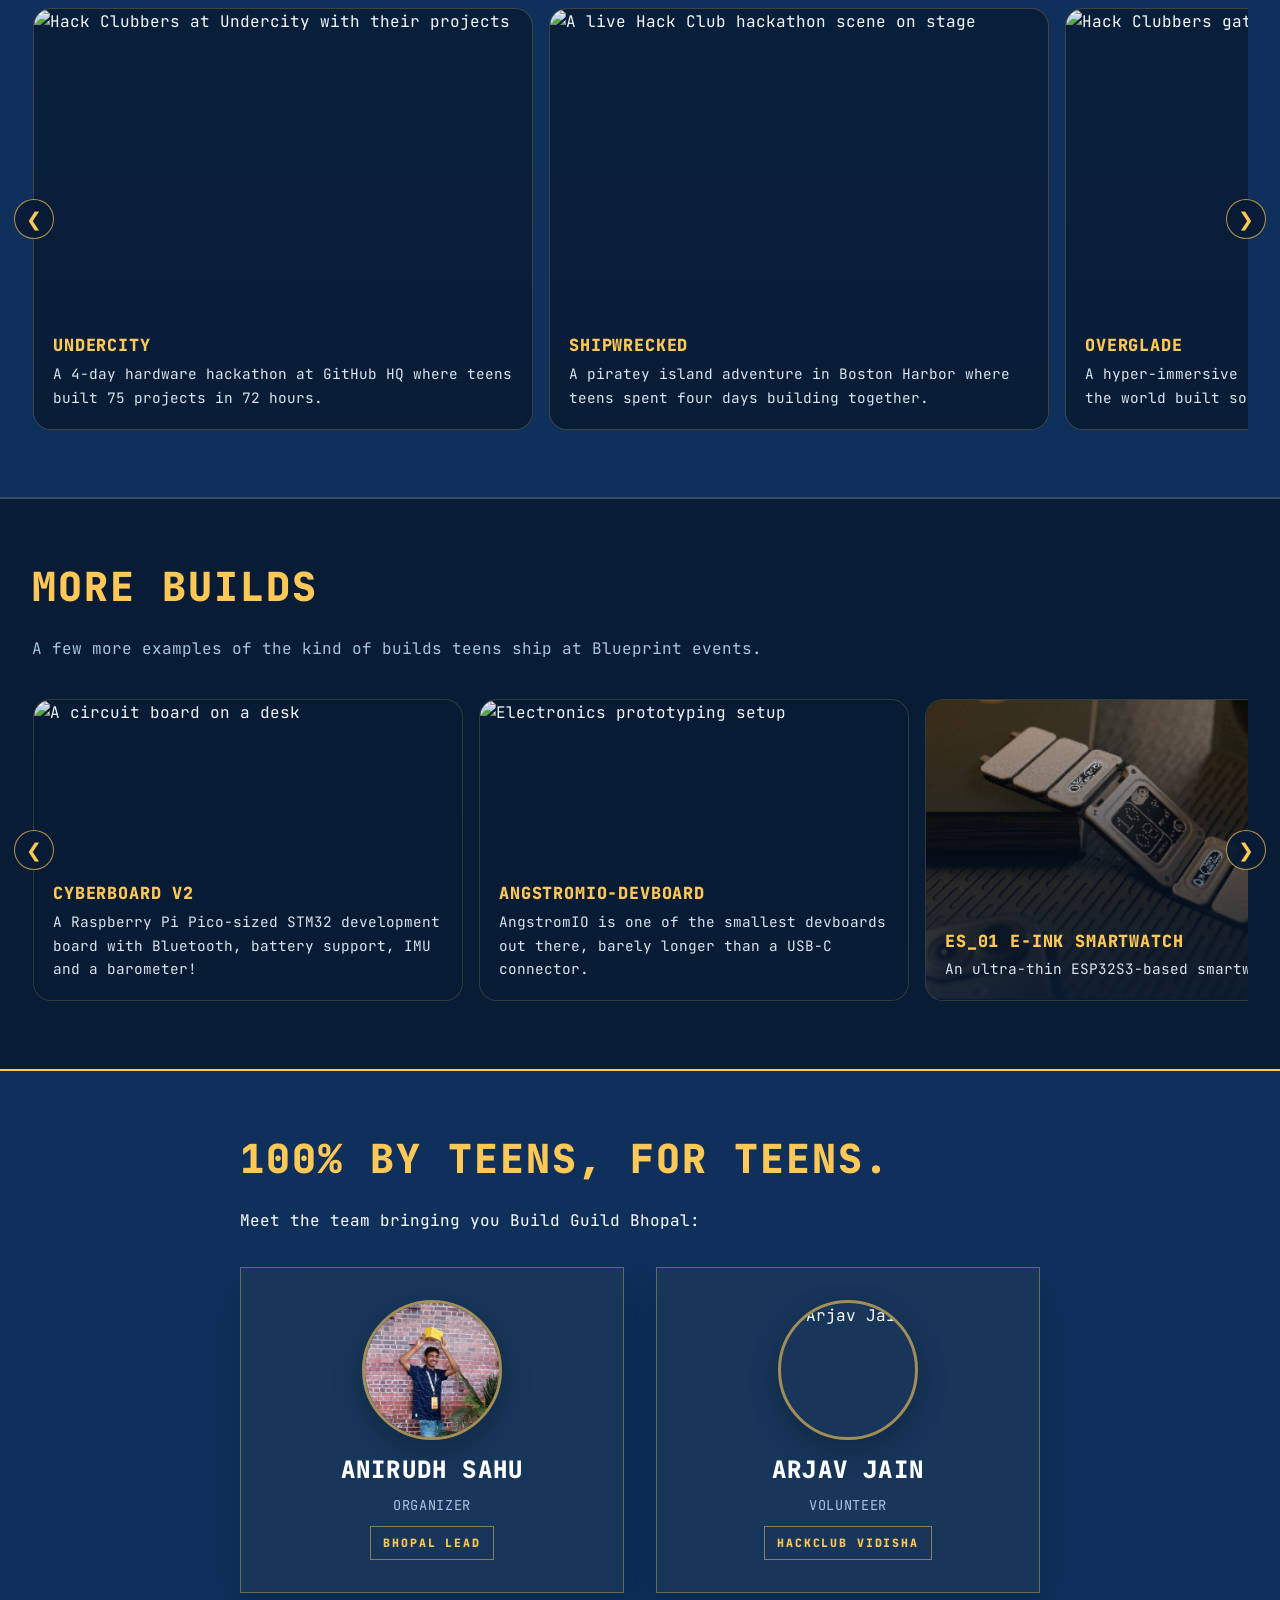
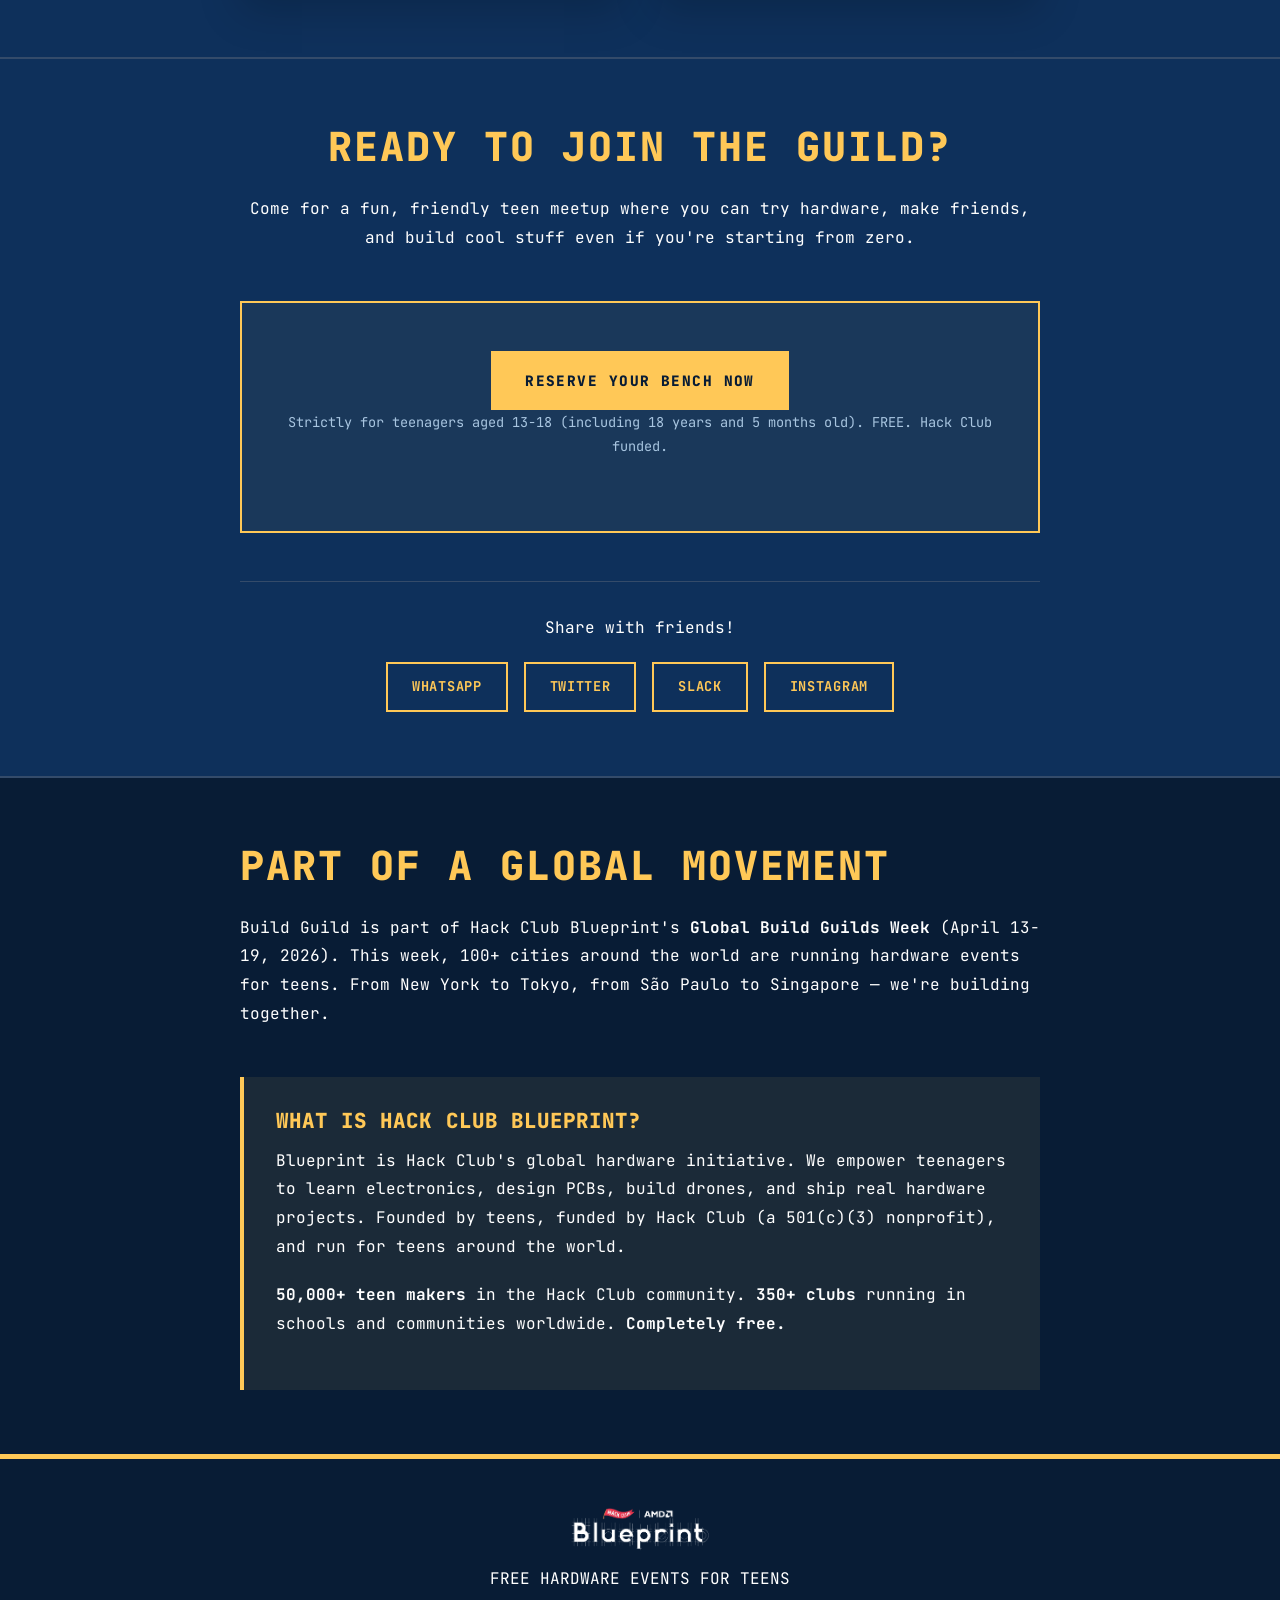
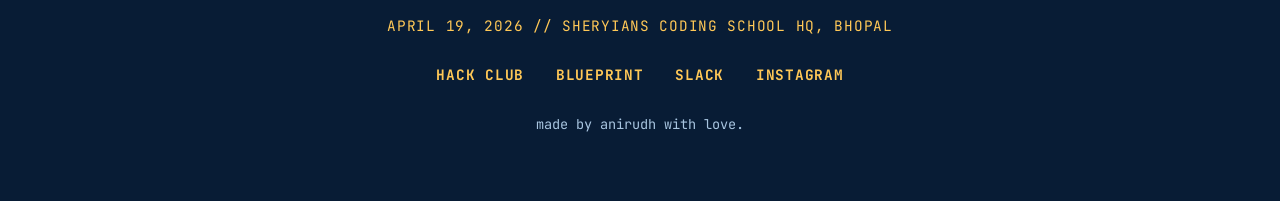
==== commit 785cb92c: "fix: sizing of organizer card" ====
--- a/index.html
+++ b/index.html
@@ -236,7 +236,7 @@
               class="organizer-photo">
             <h3>Arjav Jain</h3>
             <p>Volunteer</p>
-            <!-- <span class="organizer-chip">Bhopal Lead</span> -->
+            <span class="organizer-chip">Hackclub Vidisha</span>
           </div>
         </a>
       </div>
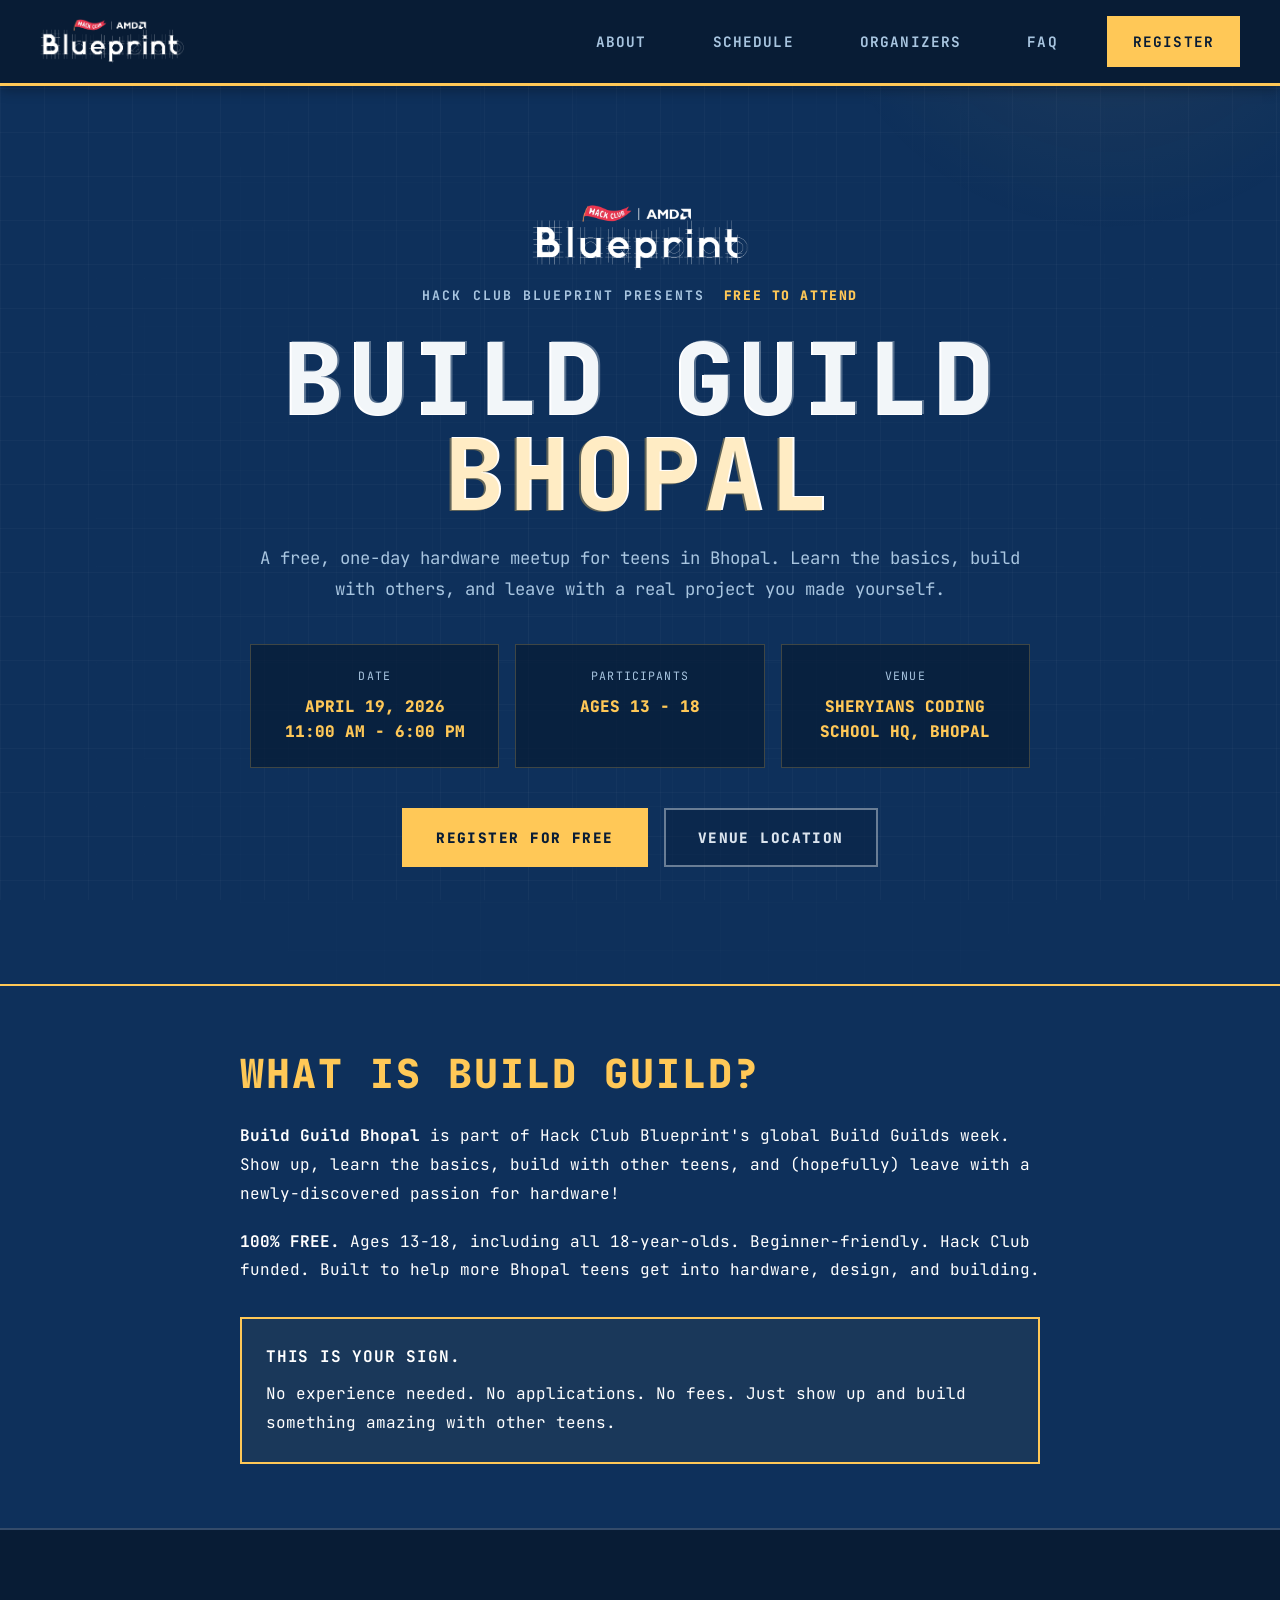
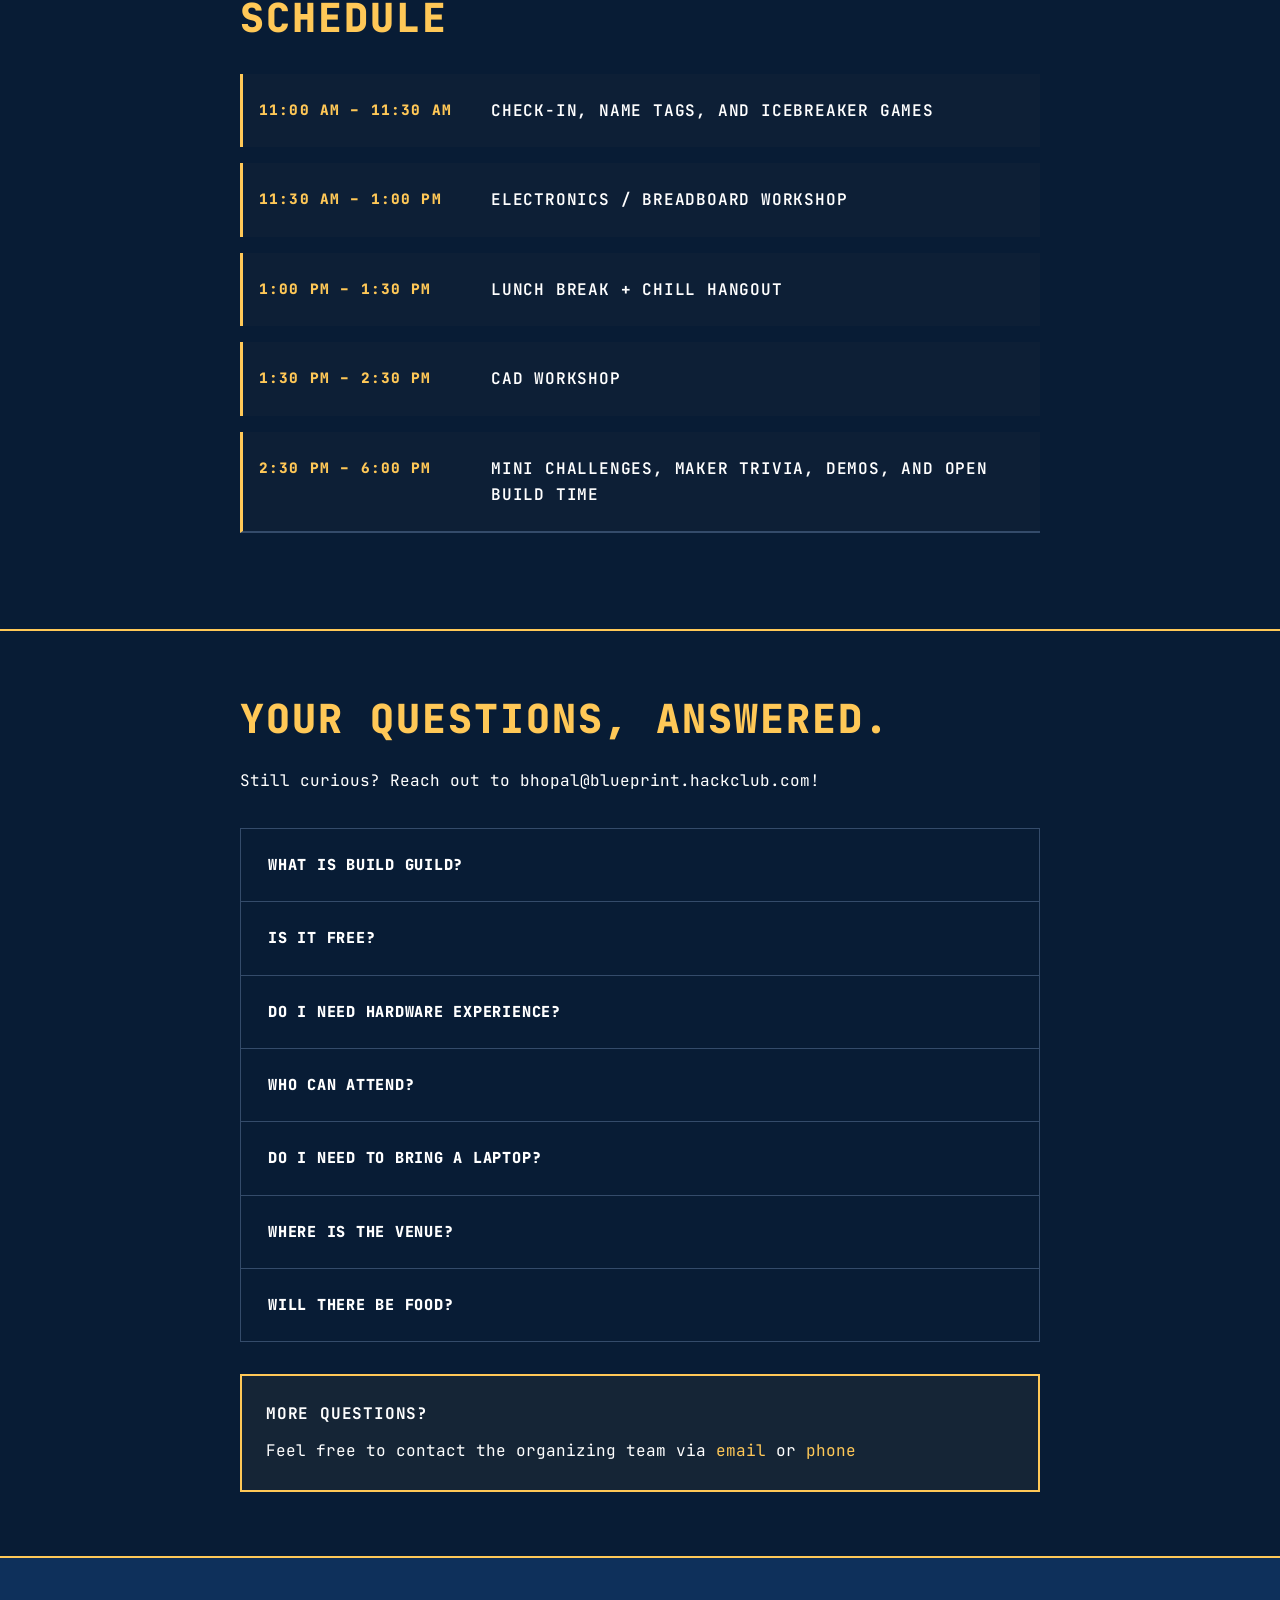
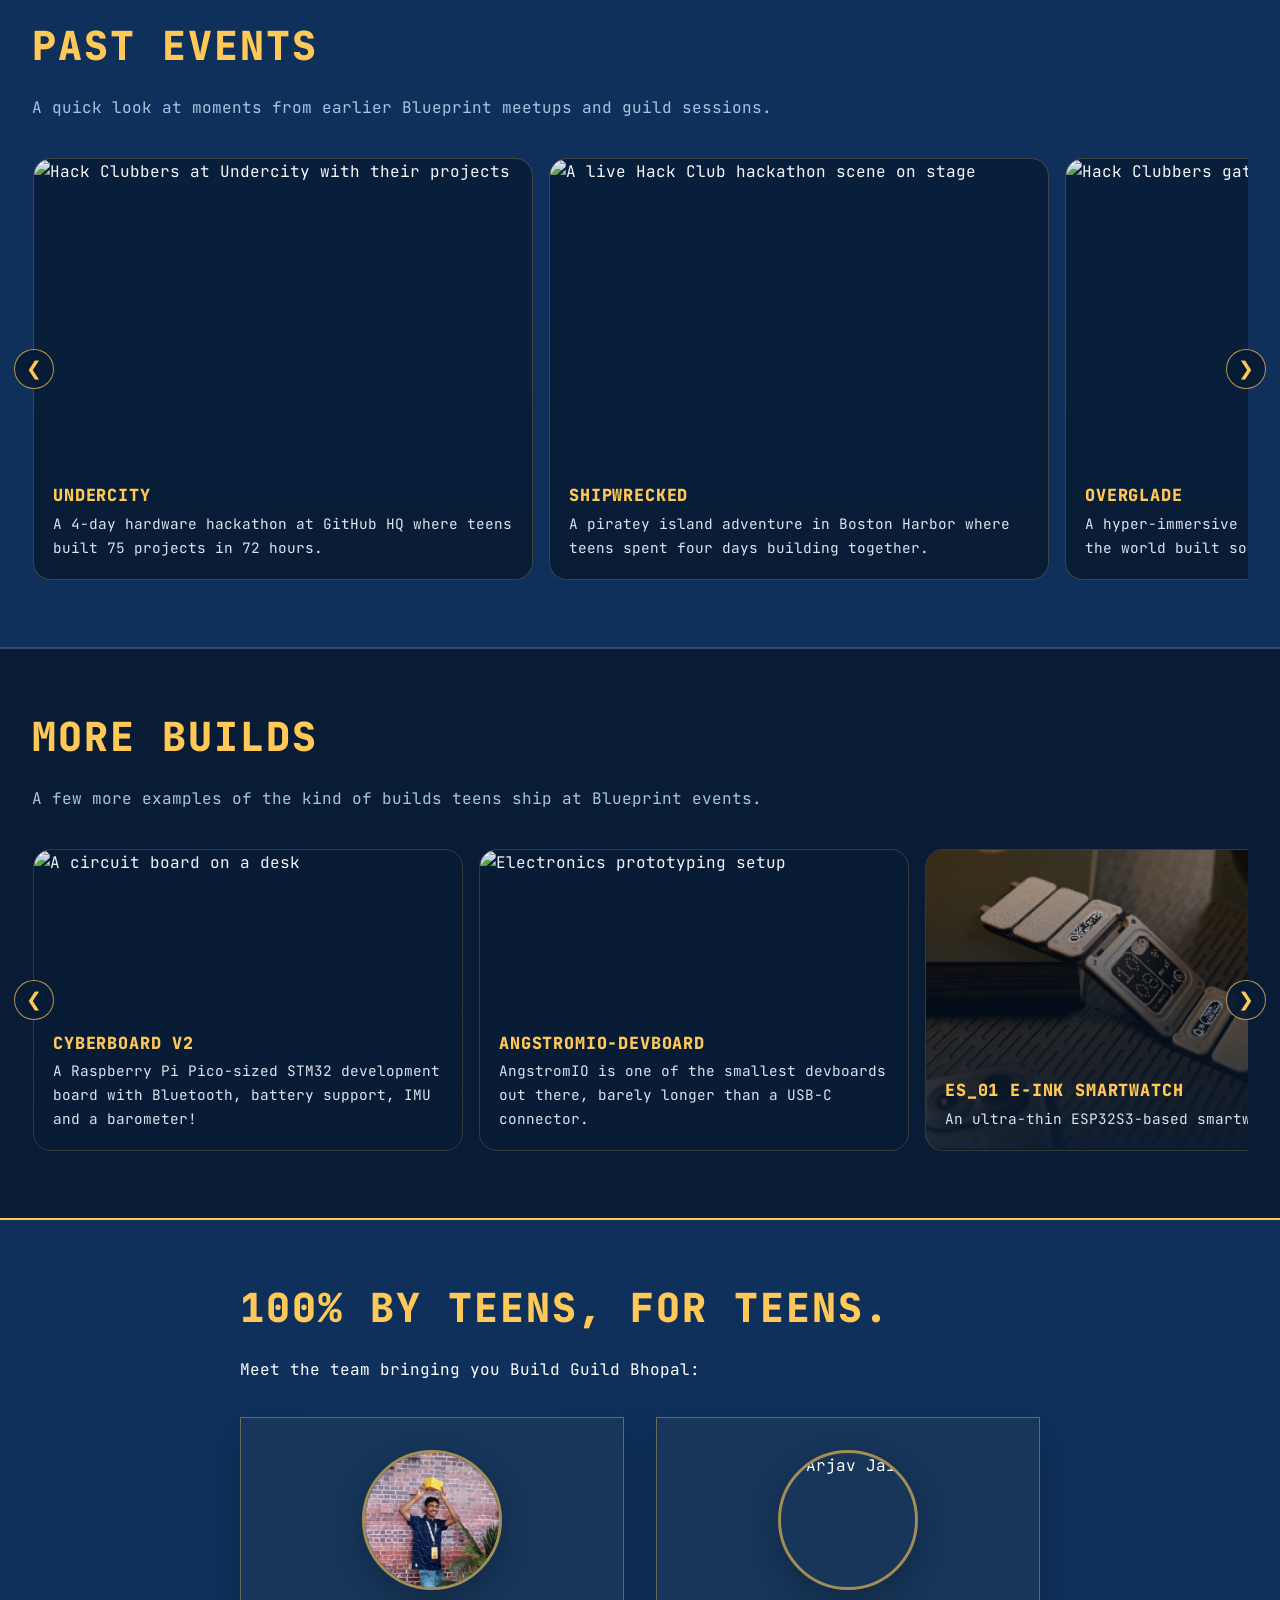
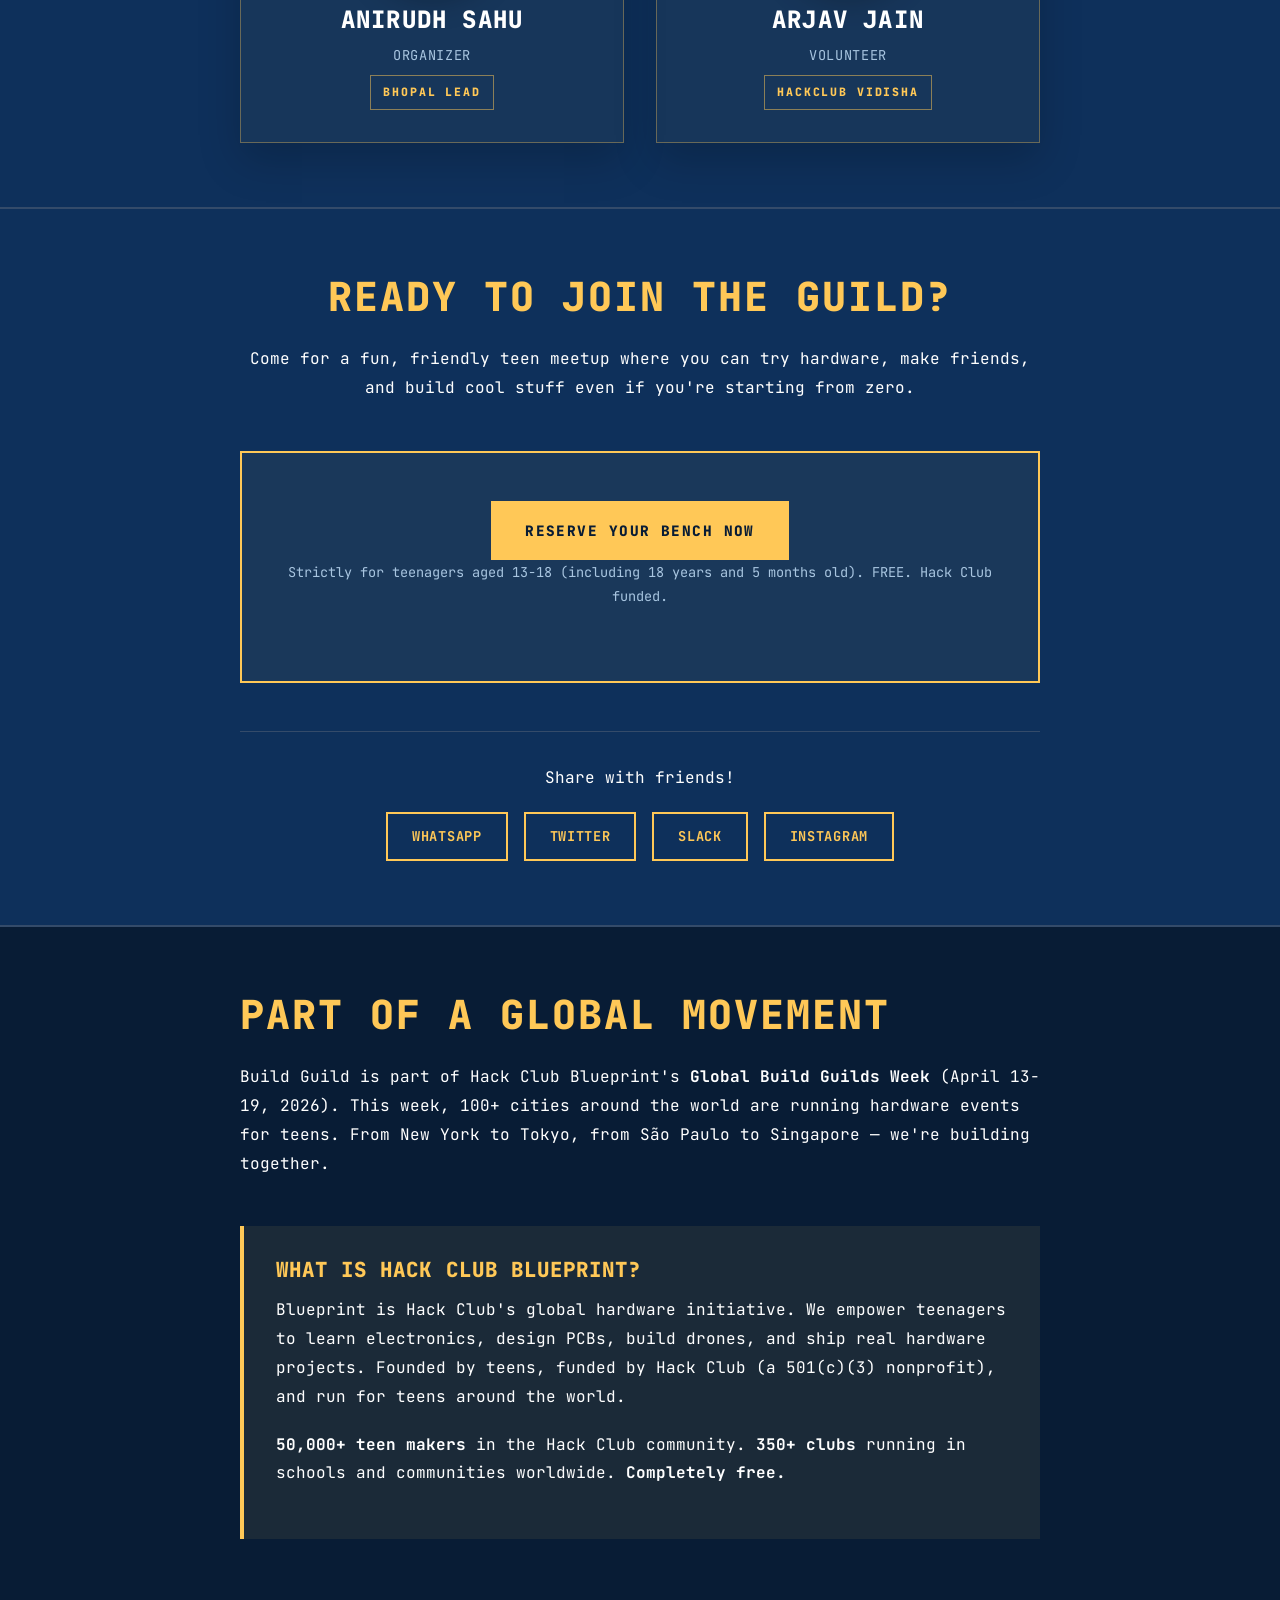
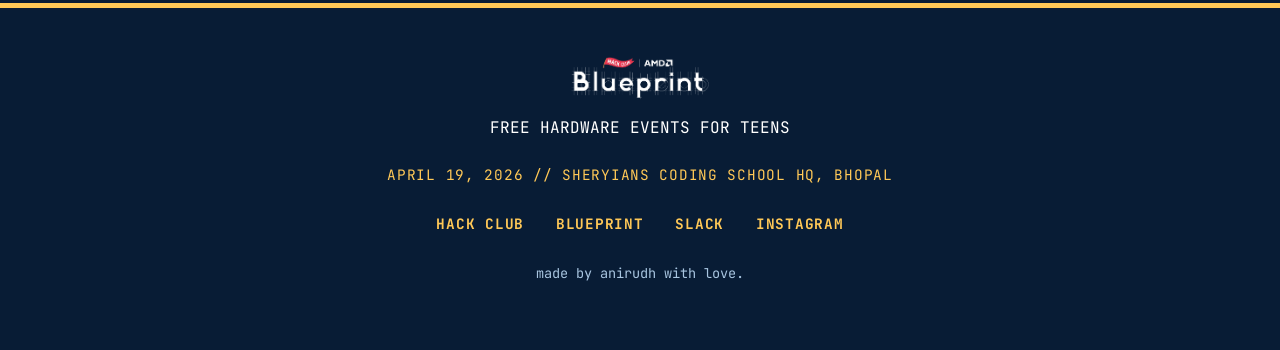
==== commit f2a80ffe: "feat: add contact details" ====
--- a/index.html
+++ b/index.html
@@ -176,6 +176,12 @@
           <p>Yes! Lunch and snacks are included throughout the day. Let us know about dietary restrictions via <a
               href="mailto:bhopal@blueprint.hackclub.com">email</a>.</p>
         </details>
+      </div>
+      <div style="margin-top: 2rem; padding: 1.5rem; border: 2px solid #ffc857; background: rgba(255,200,87,0.05);">
+        <p style="margin: 0; font-weight: 700; text-transform: uppercase; letter-spacing: 0.05em;">More Questions?
+        </p>
+        <p style="margin: 0.5rem 0 0;">Feel free to contact the organizing team via <a
+            href="mailto:bhopal@blueprint.hackclub.com">email</a> or <a href="tel:9238288161">phone</a></p>
       </div>
     </div>
   </section>
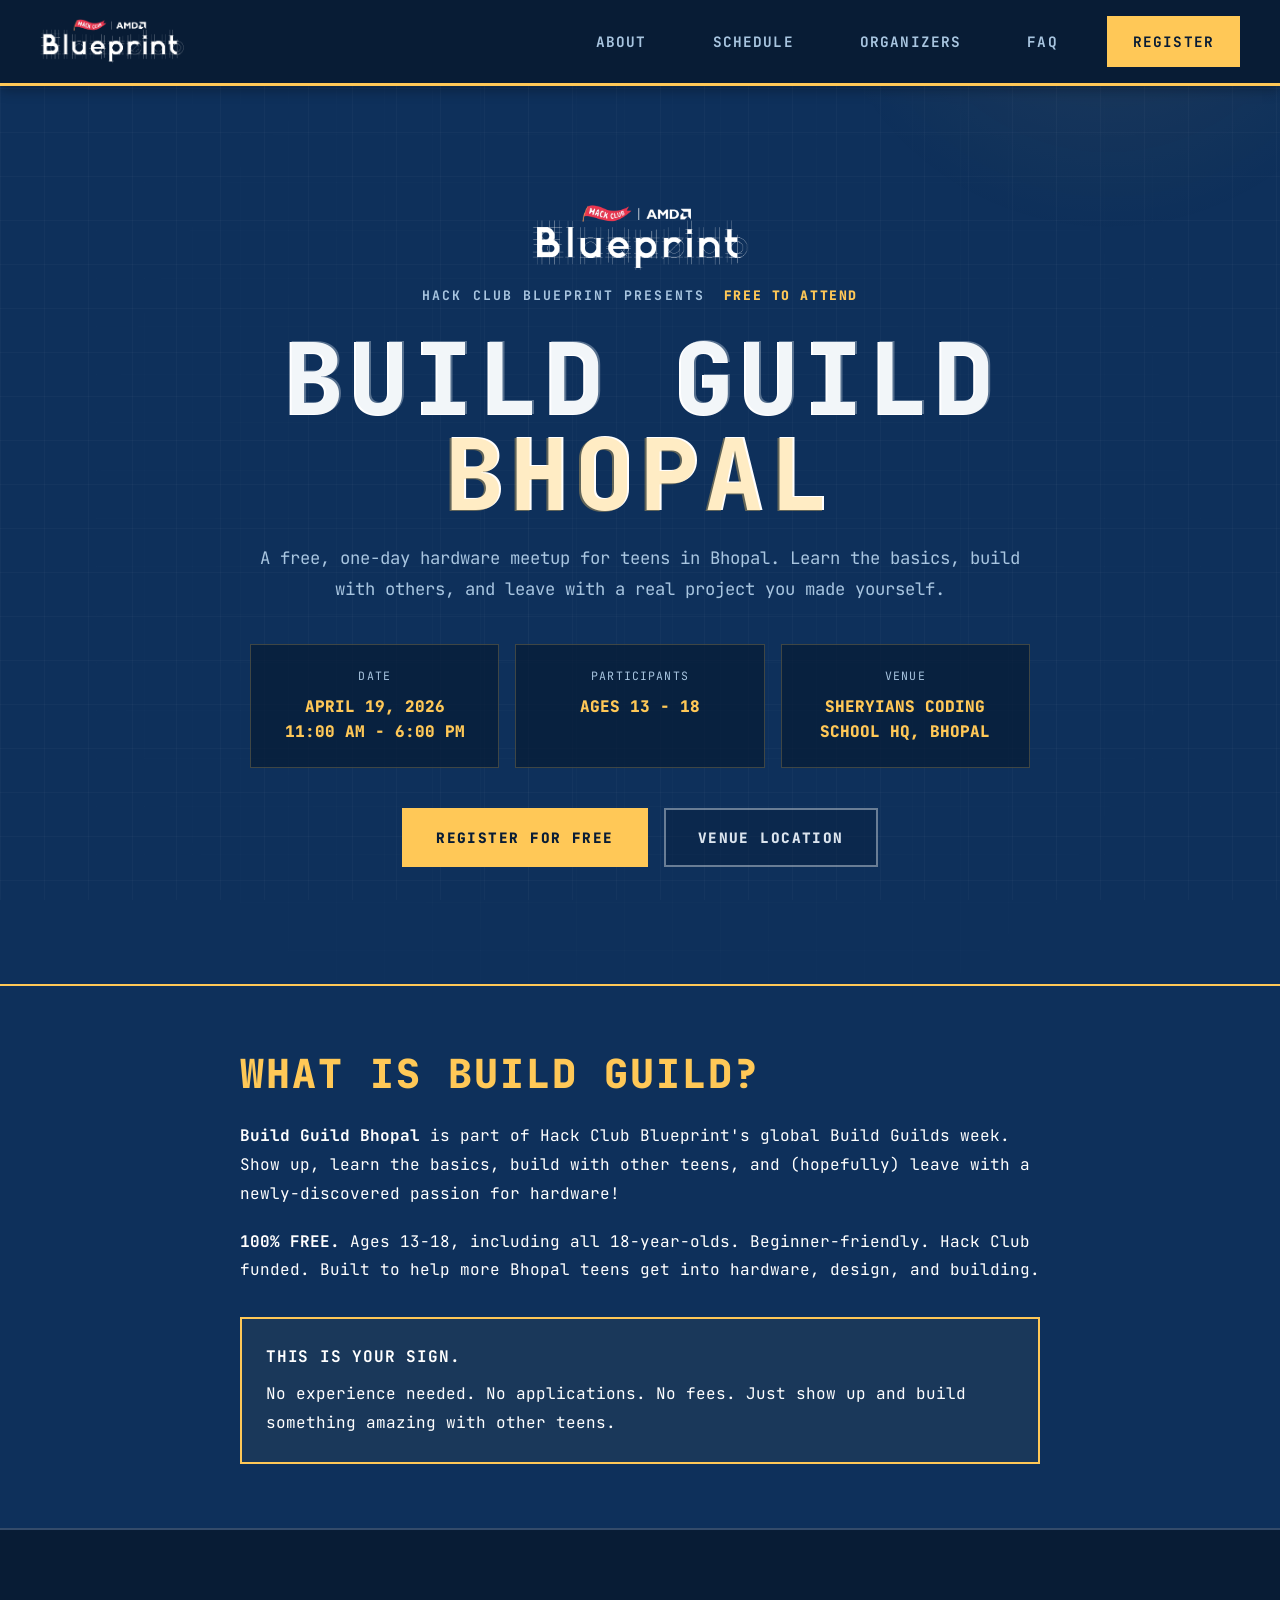
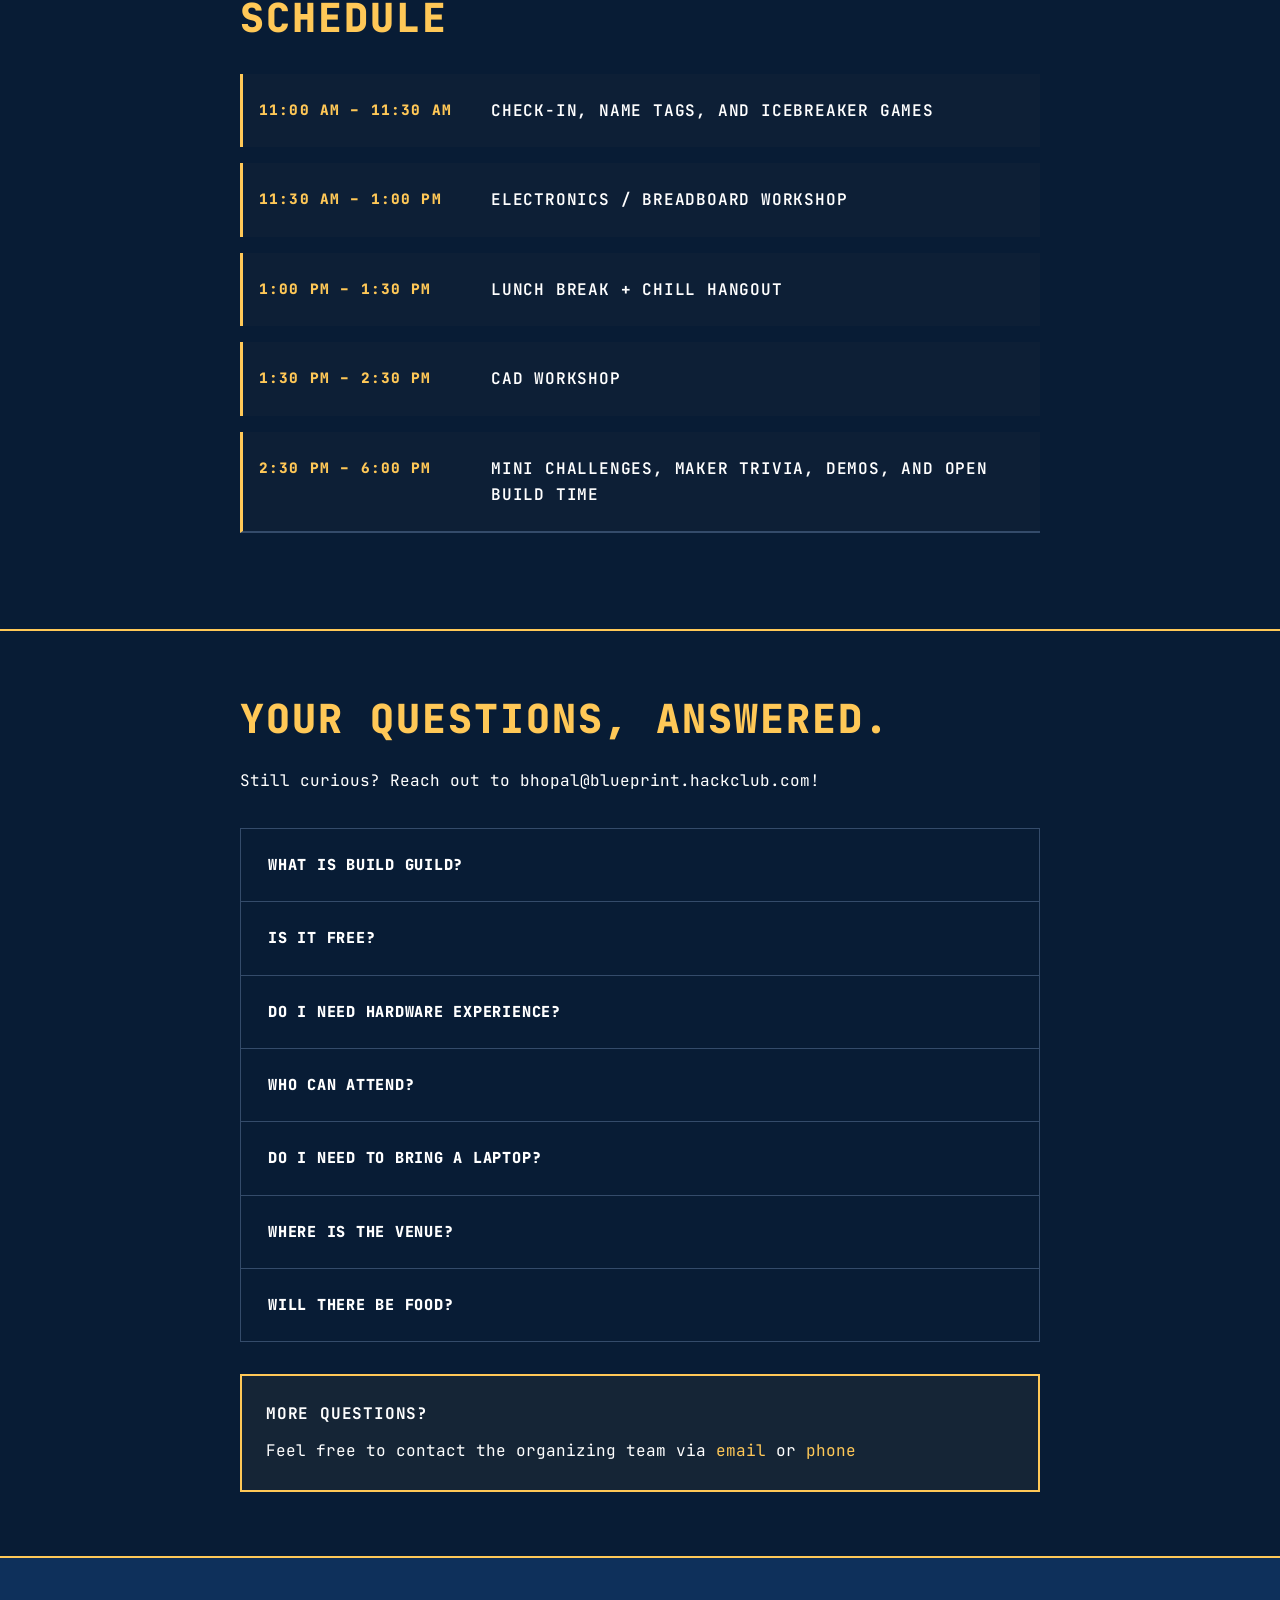
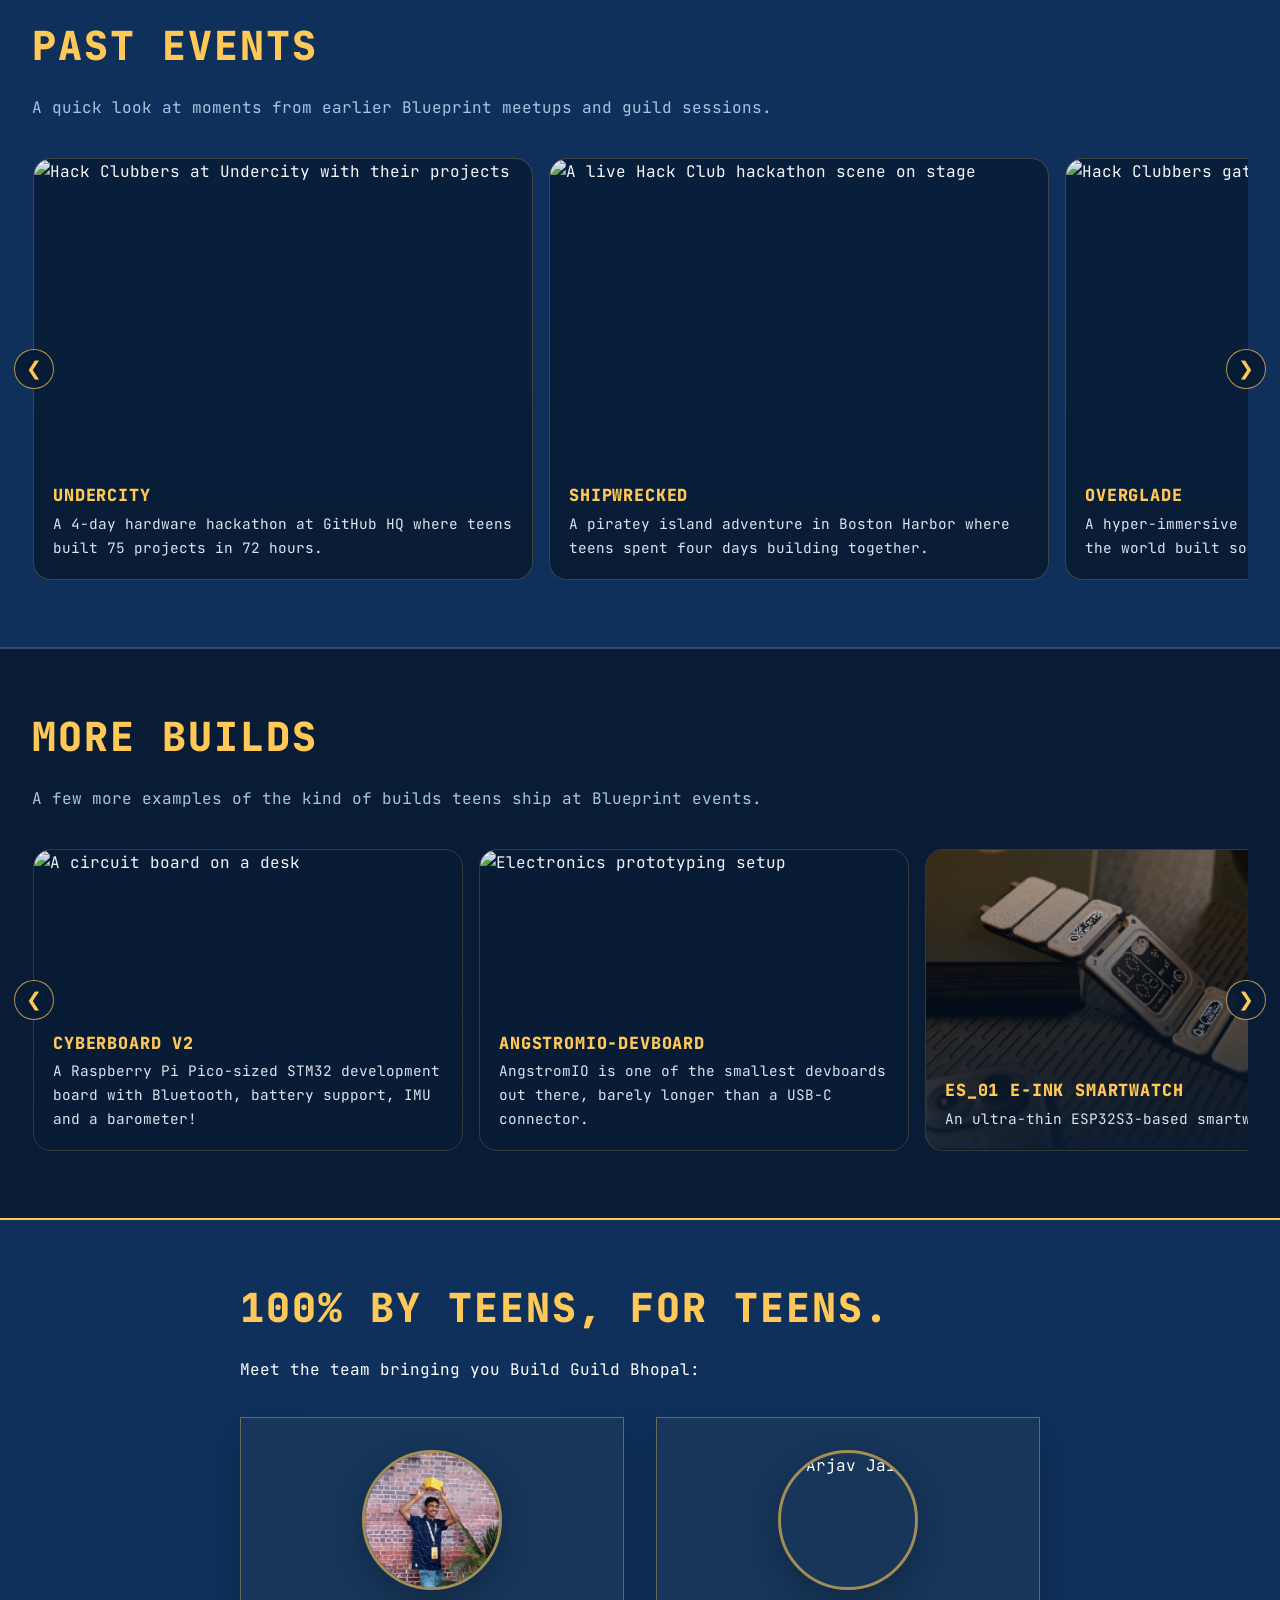
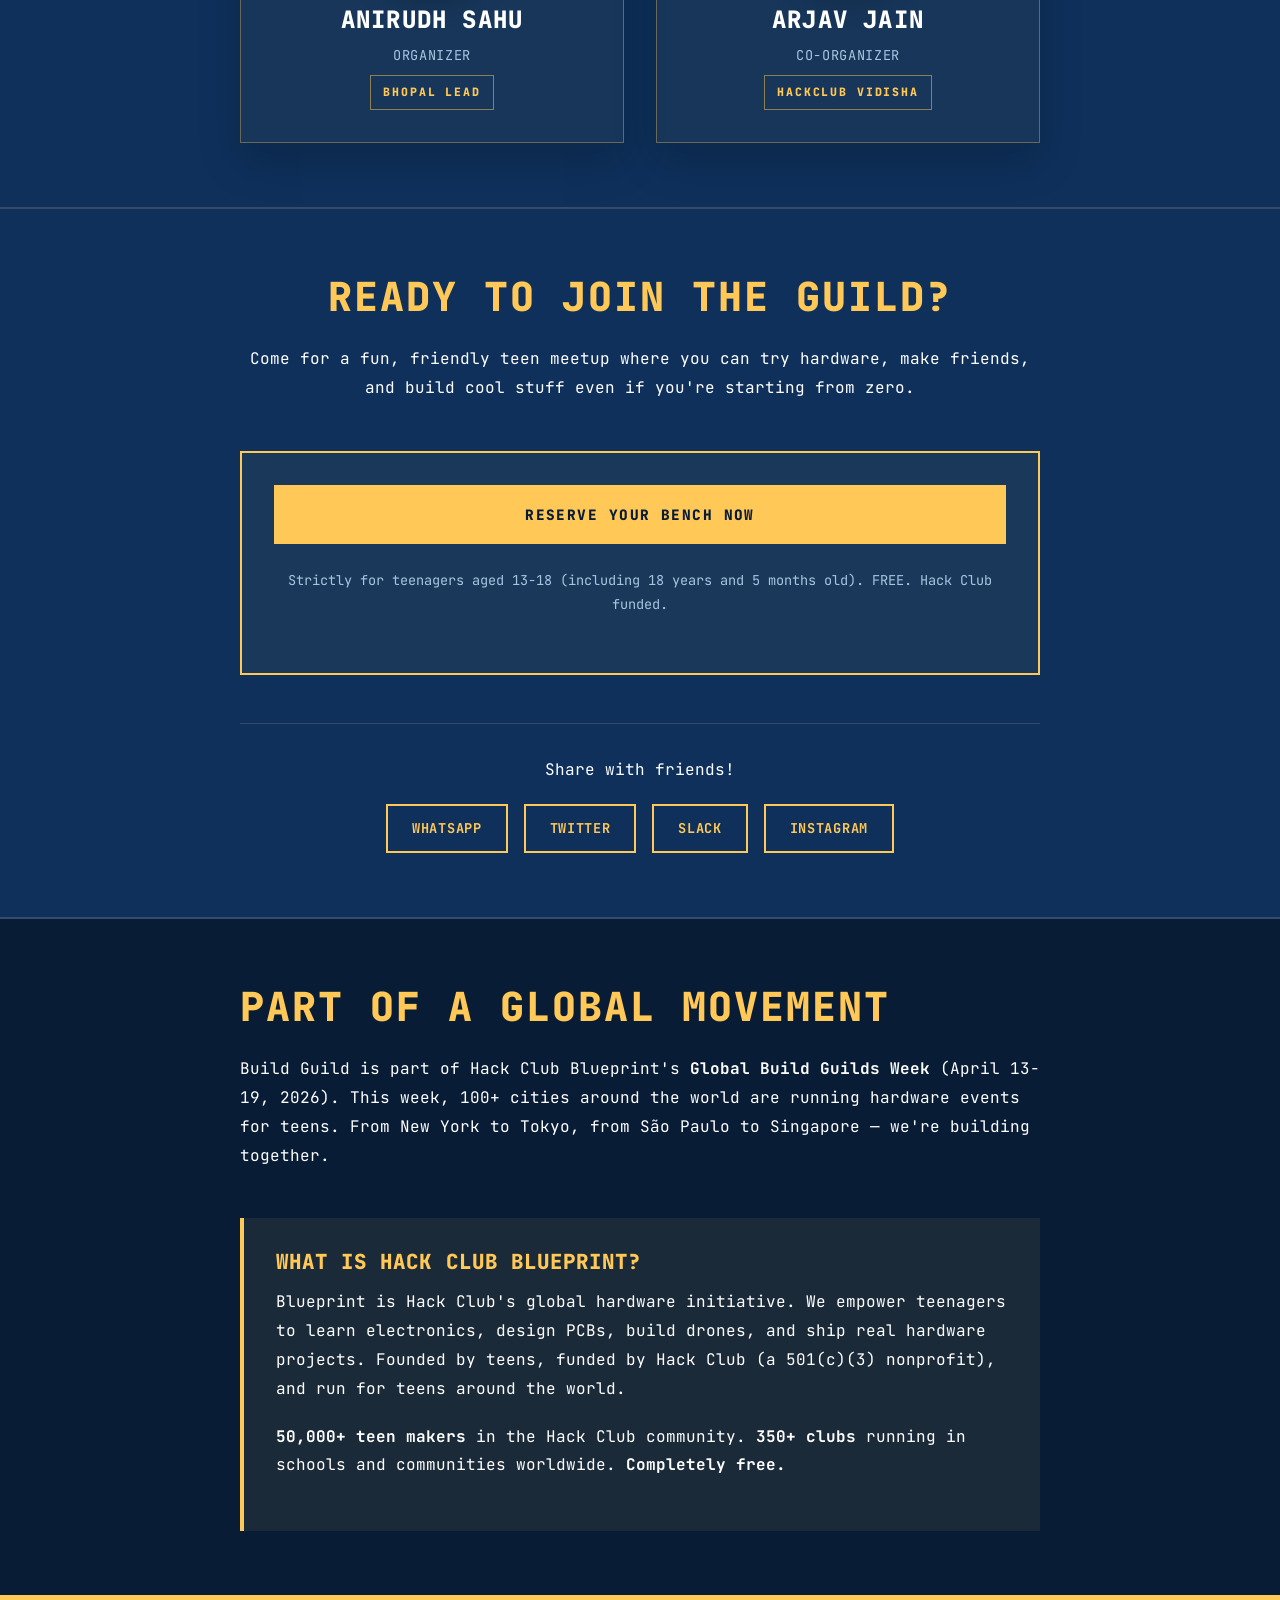
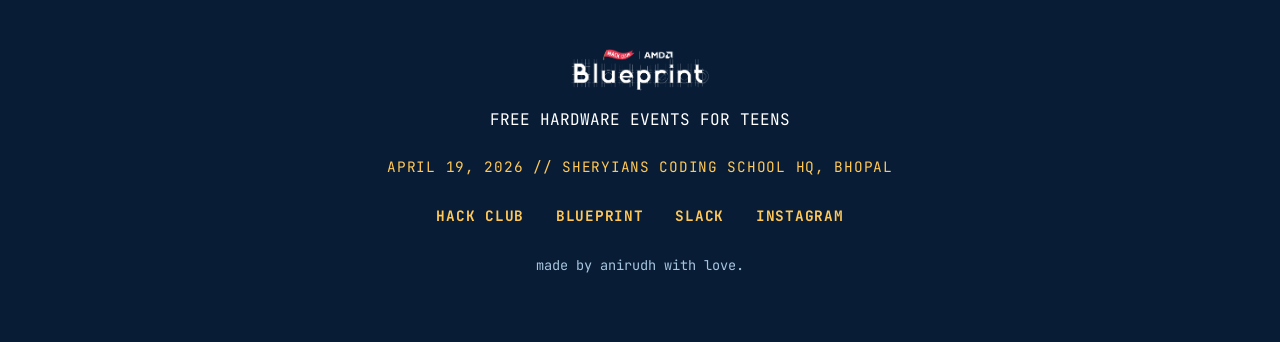
==== commit 8bfe2512: "update: arjav's org status" ====
--- a/index.html
+++ b/index.html
@@ -159,7 +159,7 @@
 
         <details class="faq-item">
           <summary>DO I NEED TO BRING A LAPTOP?</summary>
-          <p>Bringing a laptop is optional. But if you have one, please to brint it! All tools and components are
+          <p>Bringing a laptop is optional. But if you have one, please bring it! All tools and components are
             provided.
           </p>
         </details>
@@ -241,7 +241,7 @@
             <img src="https://cdn.hackclub.com/019d8088-e1b7-7f91-8f7e-fff20bca0b50/IMG_4885.jpeg" alt="Arjav Jain"
               class="organizer-photo">
             <h3>Arjav Jain</h3>
-            <p>Volunteer</p>
+            <p>Co-organizer</p>
             <span class="organizer-chip">Hackclub Vidisha</span>
           </div>
         </a>
--- a/style.css
+++ b/style.css
@@ -880,7 +880,10 @@
 
 .rsvp-box {
   border: 2px solid var(--accent);
-  padding: 3rem 2rem;
+  padding: 2rem 2rem;
+  display: flex;
+  gap: 1.5rem;
+  flex-direction: column;
   margin: 3rem 0;
   background: rgba(255,200,87,0.05);
 }
@@ -1069,4 +1072,4 @@
     height: 38px;
     max-width: min(240px, 72vw);
   }
-}+}
